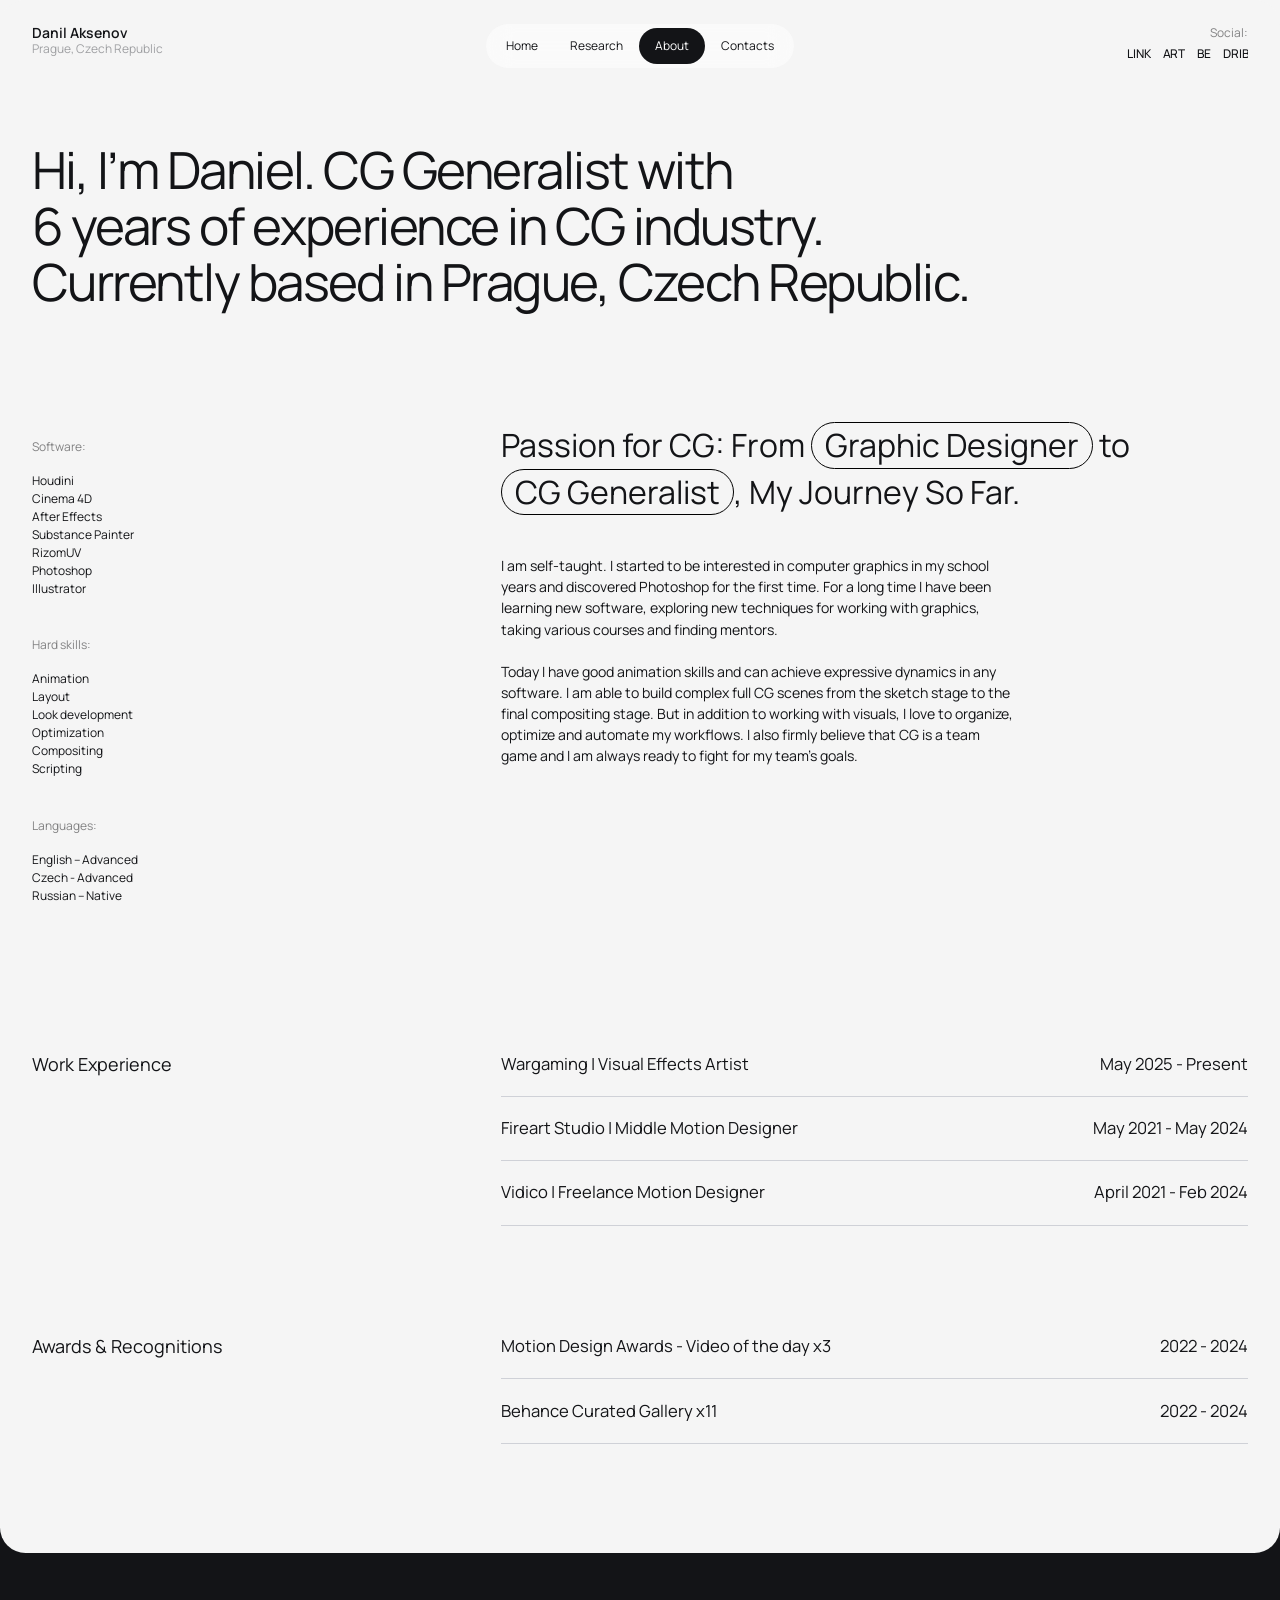
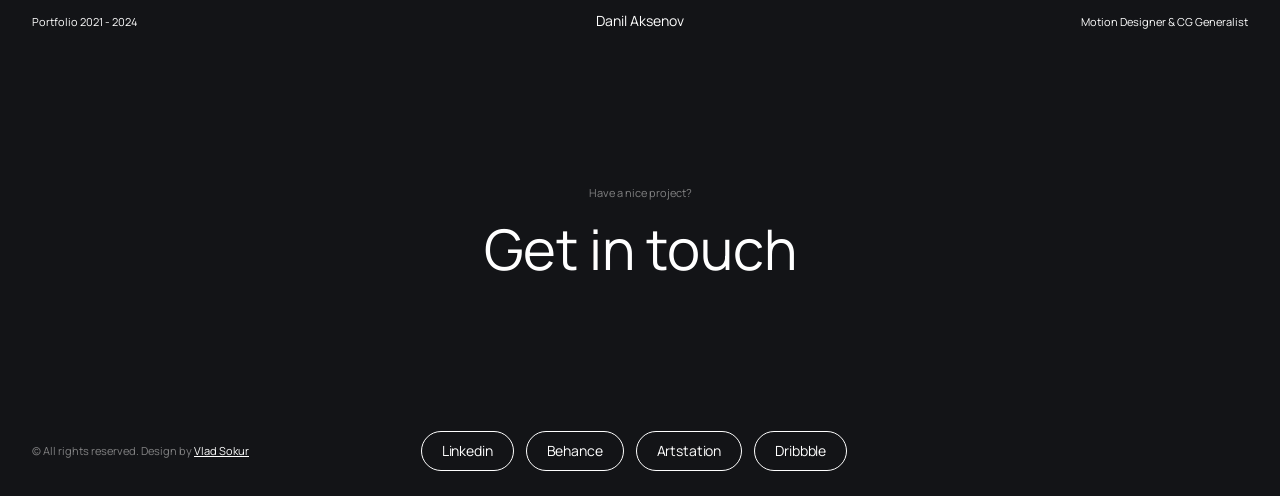
==== about.html @ 19a2c4f5 "Keep current artwork centered when next preview receives focus" ====
<!doctype html>
<html lang="en"><head><meta charset="utf-8"><meta name="viewport" content="width=device-width,initial-scale=1"><meta name="description" content="Danil Aksenov — Motion Designer and CG Generalist. Selected projects, research and animation."><title>About — Danil Aksenov</title><link rel="stylesheet" href="fonts.css"><link rel="stylesheet" href="about.css"><link rel="stylesheet" href="migration.css?v=20"></head><body><div class="global w-embed"></div><div data-animation="default" class="navigation w-nav" data-easing2="ease" data-easing="ease" data-collapse="medium" role="banner" data-duration="800" data-doc-height="1"><div class="container nav"><div class="main-grid wf-grid"><div class="brand-logo-wrapper" style="will-change: transform; transform: translate3d(0px, 0%, 0px) scale3d(1, 1, 1) rotateX(0deg) rotateY(0deg) rotateZ(0deg) skew(0deg, 0deg); transform-style: preserve-3d;"><div class="flex-vertical"><a href="index.html?v=20" class="nav-brand w-nav-brand" aria-label="home"><div class="letter-logo _1" style="will-change: opacity; opacity: 1;"><div>Danil Aksenov</div></div></a><div class="nav-location" style="will-change: opacity; opacity: 1;">Prague, Czech Republic</div></div></div><nav role="navigation" id="w-node-_6bff00c8-e530-755f-826a-24de53748403-537483ff" class="menu-nav w-nav-menu"><div class="menu-links-wrapper"><a href="index.html?v=20" class="floating-item w-inline-block"><div>Home</div></a><a href="galley.html?v=20" class="floating-item w-inline-block"><div>Research</div></a><a href="about.html?v=20" class="floating-item w-inline-block w--current" aria-current="page"><div>About</div></a><div class="contact-us-trigger"><a href="mailto:danil.aksenov.personal@gmail.com" class="floating-item w-inline-block"><div>Contacts</div></a></div></div><div id="w-node-_1e26e799-f057-6978-0356-63011d50c113-537483ff" class="nav-link-stack header" style="will-change: transform; transform: translate3d(0px, 0%, 0px) scale3d(1, 1, 1) rotateX(0deg) rotateY(0deg) rotateZ(0deg) skew(0deg, 0deg); transform-style: preserve-3d;"><p class="social-nav small text-color-grey-60" style="will-change: opacity; opacity: 1;">Social:<br></p><div class="nav-social-links-wrapper"><a href="https://www.linkedin.com/in/danielaksenov/" target="_blank" class="nav-link-wrapper _1 w-inline-block" style="will-change: opacity; opacity: 1;"><div class="nav-link-text header" style="transform: translate3d(0px, 0%, 0px) scale3d(1, 1, 1) rotateX(0deg) rotateY(0deg) rotateZ(0deg) skew(0deg, 0deg); transform-style: preserve-3d;">LINK</div></a><a href="https://www.artstation.com/danielaksenov" target="_blank" class="nav-link-wrapper _2 w-inline-block" style="will-change: opacity; opacity: 1;"><div class="nav-link-text header" style="transform: translate3d(0px, 0%, 0px) scale3d(1, 1, 1) rotateX(0deg) rotateY(0deg) rotateZ(0deg) skew(0deg, 0deg); transform-style: preserve-3d;">ART</div></a><a href="https://www.behance.net/danilaksenov" target="_blank" class="nav-link-wrapper _3 w-inline-block" style="will-change: opacity; opacity: 1;"><div class="nav-link-text header" style="transform: translate3d(0px, 0%, 0px) scale3d(1, 1, 1) rotateX(0deg) rotateY(0deg) rotateZ(0deg) skew(0deg, 0deg); transform-style: preserve-3d;">BE</div></a><a href="https://dribbble.com/idanja" target="_blank" class="nav-link-wrapper _1 w-inline-block" style="will-change: opacity; opacity: 1;"><div class="nav-link-text header" style="transform: translate3d(0px, 0%, 0px) scale3d(1, 1, 1) rotateX(0deg) rotateY(0deg) rotateZ(0deg) skew(0deg, 0deg); transform-style: preserve-3d;">Drib</div></a></div></div></nav><div id="w-node-_6bff00c8-e530-755f-826a-24de5374840e-537483ff" class="menu-button w-nav-button" style="-webkit-user-select: text;" aria-label="Toggle menu" role="button" tabindex="0" aria-controls="w-nav-overlay-0" aria-haspopup="menu" aria-expanded="false"><div class="hamburger-icon"><div class="hamburger-bar _1"></div><div class="hamburger-bar _2"></div></div></div></div></div></div><div class="page-wrapper"><div class="section"><div class="container inner-hero w-container"><div class="main-grid wf-grid"><h1 id="w-node-eea5593f-5096-bcbb-548c-7aca4a2dc20e-014d1f14">Hi, I’m Daniel. CG&nbsp;Generalist with <br>6 years of experience in CG industry.<br>Currently based in Prague, Czech Republic. <br></h1></div><div class="spacer _112"></div><div class="main-grid wf-grid"><div class="_1st-col-max-width top-margin-m animation-reveal-1" style="transform: translate3d(0px, 0px, 0px) scale3d(1, 1, 1) rotateX(0deg) rotateY(0deg) rotateZ(0deg) skew(0deg, 0deg); transform-style: preserve-3d; opacity: 1;"><div class="cv-item"><p class="paragraph small text-color-grey-60">Software:</p><div class="spacer _16"></div><p class="paragraph small">Houdini</p><p class="paragraph small">Cinema 4D</p><p class="paragraph small">After Effects</p><p class="paragraph small">Substance Painter</p><p class="paragraph small">RizomUV</p><p class="paragraph small">Photoshop</p><p class="paragraph small">Illustrator</p></div><div class="cv-item"><p class="paragraph small text-color-grey-60">Hard skills:</p><div class="spacer _16"></div><p class="paragraph small">Animation</p><p class="paragraph small">Layout</p><p class="paragraph small">Look development</p><p class="paragraph small">Optimization</p><p class="paragraph small">Compositing</p><p class="paragraph small">Scripting</p></div><div class="cv-item"><p class="paragraph small text-color-grey-60">Languages:</p><div class="spacer _16"></div><p class="paragraph small">English – Advanced<br>Czech -&nbsp;Advanced</p><p class="paragraph small">Russian – Native</p></div></div><div id="w-node-_55bb641a-b135-dace-f415-0b3913f09126-014d1f14" class="flex-vertical animation-reveal-1" style="transform: translate3d(0px, 0px, 0px) scale3d(1, 1, 1) rotateX(0deg) rotateY(0deg) rotateZ(0deg) skew(0deg, 0deg); transform-style: preserve-3d; opacity: 1;"><h2 id="w-node-_910b21a9-d80c-8f8d-292b-a28d2f01ecf4-014d1f14">Passion for CG: From <span class="span-text-highlight">Graphic Designer</span> to <span class="span-text-highlight">CG Generalist</span>, My&nbsp;Journey So Far.</h2><div class="spacer _40"></div><div class="flex-horizontal align-bottom justify-space-between"><div class="content-flex-col fixed"><p class="paragraph about-description">I am self-taught. I started to be interested in computer graphics in my school years and discovered Photoshop for the first time. For a long time I have been learning new software, exploring new techniques for working with graphics, taking various courses and finding mentors.<br><br>Today I have good animation skills and can achieve expressive dynamics in any software. I am able to build complex full CG scenes from the sketch stage to the final compositing stage. But in addition to working with visuals, I love to organize, optimize and automate my workflows. I also firmly believe that CG is a team game and I am always ready to fight for my team's goals.</p></div></div></div></div></div></div><div class="section"><div class="container without-top-padding w-container"><div class="main-grid wf-grid"><h6 class="animation-reveal-1" style="transform: translate3d(0px, 32px, 0px) scale3d(1, 1, 1) rotateX(0deg) rotateY(0deg) rotateZ(0deg) skew(0deg, 0deg); transform-style: preserve-3d; opacity: 0;">Work Experience</h6><div id="w-node-_314b8f00-2be9-1626-e268-3a749f596f0c-014d1f14" class="row-items-wrapper animation-reveal-2" style="opacity: 0; transform: translate3d(0px, 32px, 0px) scale3d(1, 1, 1) rotateX(0deg) rotateY(0deg) rotateZ(0deg) skew(0deg, 0deg); transform-style: preserve-3d;"><div class="row-item"><p class="row-title">Wargaming | Visual Effects Artist</p><p class="row-title">May 2025 - Present</p></div><div class="row-item"><p class="row-title">Fireart Studio | Middle Motion Designer</p><p class="row-title">May 2021 - May 2024</p></div><div class="row-item"><p class="row-title">Vidico | Freelance Motion Designer</p><p class="row-title">April 2021 - Feb 2024</p></div></div></div></div></div><div class="section"><div class="container without-top-padding w-container"><div class="main-grid wf-grid"><h6 class="animation-reveal-1" style="transform: translate3d(0px, 32px, 0px) scale3d(1, 1, 1) rotateX(0deg) rotateY(0deg) rotateZ(0deg) skew(0deg, 0deg); transform-style: preserve-3d; opacity: 0;">Awards &amp; Recognitions</h6><div id="w-node-_46f1147c-dc17-f9d8-c901-4cb2d594ec9c-014d1f14" class="row-items-wrapper animation-reveal-2" style="opacity: 0; transform: translate3d(0px, 32px, 0px) scale3d(1, 1, 1) rotateX(0deg) rotateY(0deg) rotateZ(0deg) skew(0deg, 0deg); transform-style: preserve-3d;"><div class="row-item"><p class="row-title">Motion Design Awards - Video of the day x3 </p><p class="row-title">2022 - 2024</p></div><div class="row-item"><p class="row-title">Behance Curated Gallery x11</p><p class="row-title">2022 - 2024</p></div></div></div></div></div></div><div class="footer-wrapper"><div id="contacts" class="section footer"><div class="container footer w-container"><div class="grid"><div class="grid-item animation-reveal-1" style="transform: translate3d(0px, 32px, 0px) scale3d(1, 1, 1) rotateX(0deg) rotateY(0deg) rotateZ(0deg) skew(0deg, 0deg); transform-style: preserve-3d; opacity: 0;"><div class="flex-horizontal justify-space-between align-baseline"><div class="flex-item-33"><p class="paragraph extra-small">Portfolio 2021 - 2024</p></div><div class="flex-item-33 center"><p class="paragraph">Danil Aksenov</p></div><div class="flex-item-33 right"><p class="paragraph extra-small">Motion Designer &amp; CG&nbsp;Generalist</p></div></div></div><div class="footer-contact-wrapper animation-reveal-2" style="opacity: 0; transform: translate3d(0px, 32px, 0px) scale3d(1, 1, 1) rotateX(0deg) rotateY(0deg) rotateZ(0deg) skew(0deg, 0deg); transform-style: preserve-3d;"><p class="paragraph extra-small text-color-grey-60">Have a nice project?</p><div class="spacer _20"></div><a href="mailto:danil.aksenov.personal@gmail.com" class="contact-email-link w-inline-block" aria-label="Email Danil Aksenov at danil.aksenov.personal@gmail.com"><div class="overflow-hidden"><div class="link-floating-text contact-email-text-shadow" style="transform: translate3d(0px, 0%, 0px) scale3d(1, 1, 1) rotateX(0deg) rotateY(0deg) rotateZ(0deg) skew(0deg, 0deg); transform-style: preserve-3d;">Get in touch</div></div></a></div></div><div class="grid"><div class="grid-item _33 footer-2"><div class="footer-bottom-wrapper animation-reveal-2" style="opacity: 0; transform: translate3d(0px, 32px, 0px) scale3d(1, 1, 1) rotateX(0deg) rotateY(0deg) rotateZ(0deg) skew(0deg, 0deg); transform-style: preserve-3d;"><div class="paragraph extra-small">© All rights reserved. Design by <a href="https://vladsokur.webflow.io" target="_blank" class="text-link white">Vlad Sokur</a> <br></div></div></div><div class="grid-item _33 footer-center"><div class="footer-bottom-wrapper center-align animation-reveal-2" style="opacity: 0; transform: translate3d(0px, 32px, 0px) scale3d(1, 1, 1) rotateX(0deg) rotateY(0deg) rotateZ(0deg) skew(0deg, 0deg); transform-style: preserve-3d;"><a href="https://www.linkedin.com/in/danielaksenov/" target="_blank" class="button stroke white w-inline-block"><div class="link-text-wrapper"><div class="link-floating-text shadow-medium-light" style="transform: translate3d(0px, 0%, 0px) scale3d(1, 1, 1) rotateX(0deg) rotateY(0deg) rotateZ(0deg) skew(0deg, 0deg); transform-style: preserve-3d;">Linkedin</div></div></a><a href="https://www.behance.net/danilaksenov" target="_blank" class="button stroke white w-inline-block"><div class="link-text-wrapper"><div class="link-floating-text shadow-medium-light" style="transform: translate3d(0px, 0%, 0px) scale3d(1, 1, 1) rotateX(0deg) rotateY(0deg) rotateZ(0deg) skew(0deg, 0deg); transform-style: preserve-3d;">Behance</div></div></a><a href="https://www.artstation.com/danielaksenov" target="_blank" class="button stroke white w-inline-block"><div class="link-text-wrapper"><div class="link-floating-text shadow-medium-light" style="transform: translate3d(0px, 0%, 0px) scale3d(1, 1, 1) rotateX(0deg) rotateY(0deg) rotateZ(0deg) skew(0deg, 0deg); transform-style: preserve-3d;">Artstation</div></div></a><a href="https://dribbble.com/idanja" target="_blank" class="button stroke white w-inline-block"><div class="link-text-wrapper"><div class="link-floating-text shadow-medium-light" style="transform: translate3d(0px, 0%, 0px) scale3d(1, 1, 1) rotateX(0deg) rotateY(0deg) rotateZ(0deg) skew(0deg, 0deg); transform-style: preserve-3d;">Dribbble</div></div></a></div></div></div></div></div></div><script src="site.js?v=20" defer></script></body></html>
---- fonts.css ----
@font-face {
  font-family: 'Manrope';
  font-style: normal;
  font-weight: 400;
  font-display: swap;
  src: url(c4a1fdb19c-xn7_YHE41ni1AdIRqAuZuw1Bx9mbZk79FO_F.ttf) format('truetype');
}
@font-face {
  font-family: 'Manrope';
  font-style: normal;
  font-weight: 500;
  font-display: swap;
  src: url(562a2afbcb-xn7_YHE41ni1AdIRqAuZuw1Bx9mbZk7PFO_F.ttf) format('truetype');
}
@font-face {
  font-family: 'Manrope';
  font-style: normal;
  font-weight: 600;
  font-display: swap;
  src: url(6785230cfb-xn7_YHE41ni1AdIRqAuZuw1Bx9mbZk4jE-_F.ttf) format('truetype');
}
@font-face {
  font-family: 'Manrope';
  font-style: normal;
  font-weight: 700;
  font-display: swap;
  src: url(44033c0251-xn7_YHE41ni1AdIRqAuZuw1Bx9mbZk4aE-_F.ttf) format('truetype');
}
---- about.css ----
.wf-force-outline-none[tabindex="-1"]:focus { outline: none; }
html { font-size: 16px; }
html.wf-open-canvas { font-size: 16px; }
html { font-family: sans-serif; text-size-adjust: 100%; }
body { margin: 0px; }
article, aside, details, figcaption, figure, footer, header, hgroup, main, menu, nav, section, summary { display: block; }
audio, canvas, progress, video { display: inline-block; vertical-align: baseline; }
audio:not([controls]) { display: none; height: 0px; }
[hidden], template { display: none; }
a { background-color: transparent; }
a:active, a:hover { outline: 0px; }
abbr[title] { border-bottom: 1px dotted; }
b, strong { font-weight: bold; }
dfn { font-style: italic; }
h1 { font-size: 2em; margin: 0.67em 0px; }
mark { background: rgb(255, 255, 0); color: rgb(0, 0, 0); }
small { font-size: 80%; }
sub, sup { font-size: 75%; line-height: 0; position: relative; vertical-align: baseline; }
sup { top: -0.5em; }
sub { bottom: -0.25em; }
img { border: 0px; }
svg:not(:root) { overflow: hidden; }
figure { margin: 1em 40px; }
hr { box-sizing: content-box; height: 0px; }
pre { overflow: auto; }
code, kbd, pre, samp { font-family: monospace, monospace; font-size: 1em; }
button, input, optgroup, select, textarea { color: inherit; font: inherit; margin: 0px; }
button { overflow: visible; }
button, select { text-transform: none; }
button, html input[type="button"], input[type="reset"] { appearance: button; cursor: pointer; }
button[disabled], html input[disabled] { cursor: default; }
input { line-height: normal; }
input[type="checkbox"], input[type="radio"] { box-sizing: border-box; padding: 0px; }
input[type="number"]::-webkit-inner-spin-button, input[type="number"]::-webkit-outer-spin-button { height: auto; }
input[type="search"] { appearance: none; }
input[type="search"]::-webkit-search-cancel-button, input[type="search"]::-webkit-search-decoration { appearance: none; }
fieldset { border: 1px solid rgb(192, 192, 192); margin: 0px 2px; padding: 0.35em 0.625em 0.75em; }
legend { border: 0px; padding: 0px; }
textarea { overflow: auto; }
optgroup { font-weight: bold; }
table { border-collapse: collapse; border-spacing: 0px; }
td, th { padding: 0px; }
@font-face { font-family: webflow-icons; src: url("[data-uri]") format("truetype"); font-weight: normal; font-style: normal; }
[class^="w-icon-"], [class*=" w-icon-"] { speak: none; font-style: normal; font-weight: normal; font-variant: normal; text-transform: none; line-height: 1; -webkit-font-smoothing: antialiased; font-family: webflow-icons !important; }
.w-icon-slider-right::before { content: ""; }
.w-icon-slider-left::before { content: ""; }
.w-icon-nav-menu::before { content: ""; }
.w-icon-arrow-down::before, .w-icon-dropdown-toggle::before { content: ""; }
.w-icon-file-upload-remove::before { content: ""; }
.w-icon-file-upload-icon::before { content: ""; }
* { box-sizing: border-box; }
html { height: 100%; }
body { margin: 0px; min-height: 100%; background-color: rgb(255, 255, 255); font-family: Arial, sans-serif; font-size: 14px; line-height: 20px; color: rgb(51, 51, 51); }
img { max-width: 100%; vertical-align: middle; display: inline-block; }
html.w-mod-touch * { background-attachment: scroll !important; }
.w-block { display: block; }
.w-inline-block { max-width: 100%; display: inline-block; }
.w-clearfix::before, .w-clearfix::after { content: " "; display: table; grid-area: 1 / 1 / 2 / 2; }
.w-clearfix::after { clear: both; }
.w-hidden { display: none; }
.w-button { display: inline-block; padding: 9px 15px; background-color: rgb(56, 152, 236); color: white; border: 0px; line-height: inherit; text-decoration: none; cursor: pointer; border-radius: 0px; }
input.w-button { appearance: button; }
:where(button.w-popover-trigger) { background-color: transparent; border: 0px; color: inherit; cursor: pointer; font: inherit; margin: 0px; padding: 0px; text-align: inherit; text-decoration: inherit; }
:where(button.w-modal-trigger) { background-color: transparent; border: 0px; color: inherit; cursor: pointer; font: inherit; margin: 0px; padding: 0px; text-align: inherit; text-decoration: inherit; }
:where(.w-popover) { position-anchor: auto; position-area: top; }
:where(.w-popover[data-w-popover-backdrop-animated], .w-modal[data-w-popover-backdrop-animated])::backdrop { animation: var(--w-backdrop-animation, none); }
:where(.w-popover, .w-modal) { --w-backdrop-animation: initial; }
.w-popover-mask { position: fixed !important; inset: 0px !important; width: auto !important; height: auto !important; max-width: none !important; max-height: none !important; margin: 0px !important; padding: 0px !important; border: 0px !important; opacity: 0 !important; transform: none !important; clip-path: none !important; pointer-events: auto !important; }
.w-popover-mask[popover] { translate: none !important; rotate: none !important; scale: none !important; }
.w-popover-mask::backdrop { display: none !important; }
.w-popover-mask:not(:popover-open) { display: none !important; }
@supports not selector(:popover-open) {
  .w-popover-mask { display: none !important; }
}
.w-popover[popover]:not(:popover-open) { display: none; }
.w-modal:not([open]):not([popover]) { display: none; }
.w-modal[popover]:not(:popover-open) { display: none; }
:where(.w-modal[data-w-modal-lock-scroll]) { overscroll-behavior: contain; }
html[data-w-dynpage] [data-w-cloak] { color: transparent !important; }
.w-code-block { margin: unset; }
pre.w-code-block code { all: inherit; }
pre.w-code-block code > span { display: block !important; }
.w-optimization { display: contents; }
.w-webflow-badge, .w-webflow-badge > img { box-sizing: unset; width: unset; height: unset; max-height: unset; max-width: unset; min-height: unset; min-width: unset; margin: unset; padding: unset; float: unset; clear: unset; border: unset; border-radius: unset; background: unset; box-shadow: unset; transform: unset; transition: unset; direction: unset; font-family: unset; font-weight: unset; color: unset; font-size: unset; line-height: unset; font-style: unset; font-variant: unset; text-align: unset; letter-spacing: unset; text-decoration: unset; text-indent: unset; text-transform: unset; list-style-type: unset; text-shadow: unset; vertical-align: unset; cursor: unset; white-space: unset; word-break: unset; word-spacing: unset; overflow-wrap: unset; }
.w-webflow-badge { white-space: nowrap; box-shadow: rgba(0, 0, 0, 0.1) 0px 0px 0px 1px, rgba(0, 0, 0, 0.1) 0px 1px 3px; cursor: pointer; position: fixed !important; display: inline-block !important; visibility: visible !important; opacity: 1 !important; z-index: 2147483647 !important; inset: auto 12px 12px auto !important; color: rgb(170, 173, 176) !important; background-color: rgb(255, 255, 255) !important; border-radius: 3px !important; padding: 6px !important; font-size: 12px !important; line-height: 14px !important; text-decoration: none !important; transform: none !important; margin: 0px !important; width: auto !important; height: auto !important; overflow: unset !important; }
.w-webflow-badge > img { position: unset; display: inline-block !important; visibility: unset !important; opacity: 1 !important; vertical-align: middle !important; }
h1, h2, h3, h4, h5, h6 { font-weight: bold; margin-bottom: 10px; }
h1 { font-size: 38px; line-height: 44px; margin-top: 20px; }
h2 { font-size: 32px; line-height: 36px; margin-top: 20px; }
h3 { font-size: 24px; line-height: 30px; margin-top: 20px; }
h4 { font-size: 18px; line-height: 24px; margin-top: 10px; }
h5 { font-size: 14px; line-height: 20px; margin-top: 10px; }
h6 { font-size: 12px; line-height: 18px; margin-top: 10px; }
p { margin-top: 0px; margin-bottom: 10px; }
blockquote { margin: 0px 0px 10px; padding: 10px 20px; border-left: 5px solid rgb(226, 226, 226); font-size: 18px; line-height: 22px; }
figure { margin: 0px 0px 10px; }
figcaption { margin-top: 5px; text-align: center; }
ul, ol { margin-top: 0px; margin-bottom: 10px; padding-left: 40px; }
.w-list-unstyled { padding-left: 0px; list-style: none; }
.w-embed::before, .w-embed::after { content: " "; display: table; grid-area: 1 / 1 / 2 / 2; }
.w-embed::after { clear: both; }
.w-video { width: 100%; position: relative; padding: 0px; }
.w-video iframe, .w-video object, .w-video embed { position: absolute; top: 0px; left: 0px; width: 100%; height: 100%; border-width: medium; border-style: none; border-color: currentcolor; border-image: none; }
fieldset { padding: 0px; margin: 0px; border: 0px; }
button, [type="button"], [type="reset"] { border: 0px; cursor: pointer; appearance: button; }
.w-form { margin: 0px 0px 15px; }
.w-form-done { display: none; padding: 20px; text-align: center; background-color: rgb(221, 221, 221); }
.w-form-fail { display: none; margin-top: 10px; padding: 10px; background-color: rgb(255, 222, 222); }
label { display: block; margin-bottom: 5px; font-weight: bold; }
.w-input, .w-select { display: block; width: 100%; height: 38px; padding: 8px 12px; margin-bottom: 10px; font-size: 14px; line-height: 1.42857; color: rgb(51, 51, 51); vertical-align: middle; background-color: rgb(255, 255, 255); border: 1px solid rgb(204, 204, 204); }
.w-input::placeholder, .w-select::placeholder { color: rgb(153, 153, 153); }
.w-input:focus, .w-select:focus { border-color: rgb(56, 152, 236); outline: 0px; }
.w-input[disabled], .w-select[disabled], .w-input[readonly], .w-select[readonly], fieldset[disabled] .w-input, fieldset[disabled] .w-select { cursor: not-allowed; }
.w-input[disabled]:not(.w-input-disabled), .w-select[disabled]:not(.w-input-disabled), .w-input[readonly], .w-select[readonly], fieldset[disabled]:not(.w-input-disabled) .w-input, fieldset[disabled]:not(.w-input-disabled) .w-select { background-color: rgb(238, 238, 238); }
textarea.w-input, textarea.w-select { height: auto; }
.w-select { background-color: rgb(243, 243, 243); }
.w-select[multiple] { height: auto; }
.w-form-label { display: inline-block; cursor: pointer; font-weight: normal; margin-bottom: 0px; }
.w-radio { display: block; margin-bottom: 5px; padding-left: 20px; }
.w-radio::before, .w-radio::after { content: " "; display: table; grid-area: 1 / 1 / 2 / 2; }
.w-radio::after { clear: both; }
.w-radio-input { margin: 4px 0px 0px -20px; line-height: normal; float: left; }
.w-radio-input { margin-top: 3px; }
.w-file-upload { display: block; margin-bottom: 10px; }
.w-file-upload-input { width: 0.1px; height: 0.1px; opacity: 0; overflow: hidden; position: absolute; z-index: -100; }
.w-file-upload-default, .w-file-upload-uploading, .w-file-upload-success { display: inline-block; color: rgb(51, 51, 51); }
.w-file-upload-error { display: block; margin-top: 10px; }
.w-file-upload-default.w-hidden, .w-file-upload-uploading.w-hidden, .w-file-upload-error.w-hidden, .w-file-upload-success.w-hidden { display: none; }
.w-file-upload-uploading-btn { display: flex; font-size: 14px; font-weight: normal; cursor: pointer; margin: 0px; padding: 8px 12px; border: 1px solid rgb(204, 204, 204); background-color: rgb(250, 250, 250); }
.w-file-upload-file { display: flex; flex-grow: 1; justify-content: space-between; margin: 0px; padding: 8px 9px 8px 11px; border: 1px solid rgb(204, 204, 204); background-color: rgb(250, 250, 250); }
.w-file-upload-file-name { font-size: 14px; font-weight: normal; display: block; }
.w-file-remove-link { margin-top: 3px; margin-left: 10px; width: auto; height: auto; padding: 3px; display: block; cursor: pointer; }
.w-icon-file-upload-remove { margin: auto; font-size: 10px; }
.w-file-upload-error-msg { display: inline-block; color: rgb(234, 56, 76); padding: 2px 0px; }
.w-file-upload-info { display: inline-block; line-height: 38px; padding: 0px 12px; }
.w-file-upload-label { display: inline-block; font-size: 14px; font-weight: normal; cursor: pointer; margin: 0px; padding: 8px 12px; border: 1px solid rgb(204, 204, 204); background-color: rgb(250, 250, 250); }
.w-icon-file-upload-icon, .w-icon-file-upload-uploading { display: inline-block; margin-right: 8px; width: 20px; }
.w-icon-file-upload-uploading { height: 20px; }
.w-container { margin-left: auto; margin-right: auto; max-width: 940px; }
.w-container::before, .w-container::after { content: " "; display: table; grid-area: 1 / 1 / 2 / 2; }
.w-container::after { clear: both; }
.w-container .w-row { margin-left: -10px; margin-right: -10px; }
.w-row::before, .w-row::after { content: " "; display: table; grid-area: 1 / 1 / 2 / 2; }
.w-row::after { clear: both; }
.w-row .w-row { margin-left: 0px; margin-right: 0px; }
.w-col { position: relative; float: left; width: 100%; min-height: 1px; padding-left: 10px; padding-right: 10px; }
.w-col .w-col { padding-left: 0px; padding-right: 0px; }
.w-col-1 { width: 8.33333%; }
.w-col-2 { width: 16.6667%; }
.w-col-3 { width: 25%; }
.w-col-4 { width: 33.3333%; }
.w-col-5 { width: 41.6667%; }
.w-col-6 { width: 50%; }
.w-col-7 { width: 58.3333%; }
.w-col-8 { width: 66.6667%; }
.w-col-9 { width: 75%; }
.w-col-10 { width: 83.3333%; }
.w-col-11 { width: 91.6667%; }
.w-col-12 { width: 100%; }
.w-hidden-main { display: none !important; }
@media screen and (max-width: 991px) {
  .w-container { max-width: 728px; }
  .w-hidden-main { display: inherit !important; }
  .w-hidden-medium { display: none !important; }
  .w-col-medium-1 { width: 8.33333%; }
  .w-col-medium-2 { width: 16.6667%; }
  .w-col-medium-3 { width: 25%; }
  .w-col-medium-4 { width: 33.3333%; }
  .w-col-medium-5 { width: 41.6667%; }
  .w-col-medium-6 { width: 50%; }
  .w-col-medium-7 { width: 58.3333%; }
  .w-col-medium-8 { width: 66.6667%; }
  .w-col-medium-9 { width: 75%; }
  .w-col-medium-10 { width: 83.3333%; }
  .w-col-medium-11 { width: 91.6667%; }
  .w-col-medium-12 { width: 100%; }
  .w-col-stack { width: 100%; left: auto; right: auto; }
}
@media screen and (max-width: 767px) {
  .w-hidden-main { display: inherit !important; }
  .w-hidden-medium { display: inherit !important; }
  .w-hidden-small { display: none !important; }
  .w-row, .w-container .w-row { margin-left: 0px; margin-right: 0px; }
  .w-col { width: 100%; left: auto; right: auto; }
  .w-col-small-1 { width: 8.33333%; }
  .w-col-small-2 { width: 16.6667%; }
  .w-col-small-3 { width: 25%; }
  .w-col-small-4 { width: 33.3333%; }
  .w-col-small-5 { width: 41.6667%; }
  .w-col-small-6 { width: 50%; }
  .w-col-small-7 { width: 58.3333%; }
  .w-col-small-8 { width: 66.6667%; }
  .w-col-small-9 { width: 75%; }
  .w-col-small-10 { width: 83.3333%; }
  .w-col-small-11 { width: 91.6667%; }
  .w-col-small-12 { width: 100%; }
}
@media screen and (max-width: 479px) {
  .w-container { max-width: none; }
  .w-hidden-main { display: inherit !important; }
  .w-hidden-medium { display: inherit !important; }
  .w-hidden-small { display: inherit !important; }
  .w-hidden-tiny { display: none !important; }
  .w-col { width: 100%; }
  .w-col-tiny-1 { width: 8.33333%; }
  .w-col-tiny-2 { width: 16.6667%; }
  .w-col-tiny-3 { width: 25%; }
  .w-col-tiny-4 { width: 33.3333%; }
  .w-col-tiny-5 { width: 41.6667%; }
  .w-col-tiny-6 { width: 50%; }
  .w-col-tiny-7 { width: 58.3333%; }
  .w-col-tiny-8 { width: 66.6667%; }
  .w-col-tiny-9 { width: 75%; }
  .w-col-tiny-10 { width: 83.3333%; }
  .w-col-tiny-11 { width: 91.6667%; }
  .w-col-tiny-12 { width: 100%; }
}
.w-widget { position: relative; }
.w-widget-map { width: 100%; height: 400px; }
.w-widget-map label { width: auto; display: inline; }
.w-widget-map img { max-width: inherit; }
.w-widget-map .gm-style-iw { text-align: center; }
.w-widget-map .gm-style-iw > button { display: none !important; }
.w-widget-twitter { overflow: hidden; }
.w-widget-twitter-count-shim { display: inline-block; vertical-align: top; position: relative; width: 28px; height: 20px; text-align: center; background: white; border: 1px solid rgb(117, 134, 150); border-radius: 3px; }
.w-widget-twitter-count-shim * { pointer-events: none; user-select: none; }
.w-widget-twitter-count-shim .w-widget-twitter-count-inner { position: relative; font-size: 15px; line-height: 12px; text-align: center; color: rgb(153, 153, 153); font-family: serif; }
.w-widget-twitter-count-shim .w-widget-twitter-count-clear { position: relative; display: block; }
.w-widget-twitter-count-shim.w--large { width: 36px; height: 28px; }
.w-widget-twitter-count-shim.w--large .w-widget-twitter-count-inner { font-size: 18px; line-height: 18px; }
.w-widget-twitter-count-shim:not(.w--vertical) { margin-left: 5px; margin-right: 8px; }
.w-widget-twitter-count-shim:not(.w--vertical).w--large { margin-left: 6px; }
.w-widget-twitter-count-shim:not(.w--vertical)::before, .w-widget-twitter-count-shim:not(.w--vertical)::after { top: 50%; left: 0px; border: solid transparent; content: " "; height: 0px; width: 0px; position: absolute; pointer-events: none; }
.w-widget-twitter-count-shim:not(.w--vertical)::before { border-color: rgba(117, 134, 150, 0) rgb(93, 108, 123) rgba(117, 134, 150, 0) rgba(117, 134, 150, 0); border-width: 4px; margin-left: -9px; margin-top: -4px; }
.w-widget-twitter-count-shim:not(.w--vertical).w--large::before { border-width: 5px; margin-left: -10px; margin-top: -5px; }
.w-widget-twitter-count-shim:not(.w--vertical)::after { border-color: rgba(255, 255, 255, 0) white rgba(255, 255, 255, 0) rgba(255, 255, 255, 0); border-width: 4px; margin-left: -8px; margin-top: -4px; }
.w-widget-twitter-count-shim:not(.w--vertical).w--large::after { border-width: 5px; margin-left: -9px; margin-top: -5px; }
.w-widget-twitter-count-shim.w--vertical { width: 61px; height: 33px; margin-bottom: 8px; }
.w-widget-twitter-count-shim.w--vertical::before, .w-widget-twitter-count-shim.w--vertical::after { top: 100%; left: 50%; border: solid transparent; content: " "; height: 0px; width: 0px; position: absolute; pointer-events: none; }
.w-widget-twitter-count-shim.w--vertical::before { border-color: rgb(93, 108, 123) rgba(117, 134, 150, 0) rgba(117, 134, 150, 0); border-width: 5px; margin-left: -5px; }
.w-widget-twitter-count-shim.w--vertical::after { border-color: white rgba(255, 255, 255, 0) rgba(255, 255, 255, 0); border-width: 4px; margin-left: -4px; }
.w-widget-twitter-count-shim.w--vertical .w-widget-twitter-count-inner { font-size: 18px; line-height: 22px; }
.w-widget-twitter-count-shim.w--vertical.w--large { width: 76px; }
.w-background-video { position: relative; overflow: hidden; height: 500px; color: white; }
.w-background-video > video { background-size: cover; background-position: 50% 50%; position: absolute; margin: auto; width: 100%; height: 100%; inset: -100%; object-fit: cover; z-index: -100; }
.w-background-video > video::-webkit-media-controls-start-playback-button { display: none !important; appearance: none; }
.w-background-video--control { position: absolute; bottom: 1em; right: 1em; background-color: transparent; padding: 0px; }
.w-background-video--control > [hidden] { display: none !important; }
.w-slider { position: relative; height: 300px; text-align: center; background: rgb(221, 221, 221); clear: both; -webkit-tap-highlight-color: rgba(0, 0, 0, 0); }
.w-slider-mask { position: relative; display: block; overflow: hidden; z-index: 1; left: 0px; right: 0px; height: 100%; white-space: nowrap; }
.w-slide { position: relative; display: inline-block; vertical-align: top; width: 100%; height: 100%; white-space: normal; text-align: left; }
.w-slider-nav { position: absolute; z-index: 2; inset: auto 0px 0px; margin: auto; padding-top: 10px; height: 40px; text-align: center; -webkit-tap-highlight-color: rgba(0, 0, 0, 0); }
.w-slider-nav.w-round > div { border-radius: 100%; }
.w-slider-nav.w-num > div { width: auto; height: auto; padding: 0.2em 0.5em; font-size: inherit; line-height: inherit; }
.w-slider-nav.w-shadow > div { box-shadow: rgba(51, 51, 51, 0.4) 0px 0px 3px; }
.w-slider-nav-invert { color: rgb(255, 255, 255); }
.w-slider-nav-invert > div { background-color: rgba(34, 34, 34, 0.4); }
.w-slider-nav-invert > div.w-active { background-color: rgb(34, 34, 34); }
.w-slider-dot { position: relative; display: inline-block; width: 1em; height: 1em; background-color: rgba(255, 255, 255, 0.4); cursor: pointer; margin: 0px 3px 0.5em; transition: background-color 100ms, color 100ms; }
.w-slider-dot.w-active { background-color: rgb(255, 255, 255); }
.w-slider-dot:focus { outline: none; box-shadow: rgb(255, 255, 255) 0px 0px 0px 2px; }
.w-slider-dot:focus.w-active { box-shadow: none; }
.w-slider-arrow-left, .w-slider-arrow-right { position: absolute; width: 80px; inset: 0px; margin: auto; cursor: pointer; overflow: hidden; color: white; font-size: 40px; -webkit-tap-highlight-color: rgba(0, 0, 0, 0); user-select: none; }
.w-slider-arrow-left [class^="w-icon-"], .w-slider-arrow-right [class^="w-icon-"], .w-slider-arrow-left [class*=" w-icon-"], .w-slider-arrow-right [class*=" w-icon-"] { position: absolute; }
.w-slider-arrow-left:focus, .w-slider-arrow-right:focus { outline: 0px; }
.w-slider-arrow-left { z-index: 3; right: auto; }
.w-slider-arrow-right { z-index: 4; left: auto; }
.w-icon-slider-left, .w-icon-slider-right { inset: 0px; margin: auto; width: 1em; height: 1em; }
.w-slider-aria-label { border: 0px; clip: rect(0px, 0px, 0px, 0px); height: 1px; margin: -1px; overflow: hidden; padding: 0px; position: absolute; width: 1px; }
.w-slider-force-show { display: block !important; }
.w-dropdown { display: inline-block; position: relative; text-align: left; margin-left: auto; margin-right: auto; z-index: 900; }
.w-dropdown-btn, .w-dropdown-toggle, .w-dropdown-link { position: relative; vertical-align: top; text-decoration: none; color: rgb(34, 34, 34); padding: 20px; text-align: left; margin-left: auto; margin-right: auto; white-space: nowrap; }
.w-dropdown-toggle { user-select: none; display: inline-block; cursor: pointer; padding-right: 40px; }
.w-dropdown-toggle:focus { outline: 0px; }
.w-icon-dropdown-toggle { position: absolute; top: 0px; right: 0px; bottom: 0px; margin: auto 20px auto auto; width: 1em; height: 1em; }
.w-dropdown-list { position: absolute; background: rgb(221, 221, 221); display: none; min-width: 100%; }
.w-dropdown-list.w--open { display: block; }
.w-dropdown-link { padding: 10px 20px; display: block; color: rgb(34, 34, 34); }
.w-dropdown-link.w--current { color: rgb(0, 130, 243); }
.w-dropdown-link:focus { outline: 0px; }
.w-lightbox-backdrop { cursor: auto; font-style: normal; letter-spacing: normal; list-style: disc; text-indent: 0px; text-shadow: none; text-transform: none; visibility: visible; white-space: normal; word-break: normal; word-spacing: normal; overflow-wrap: normal; position: fixed; inset: 0px; color: rgb(255, 255, 255); font-family: "Helvetica Neue", Helvetica, Ubuntu, "Segoe UI", Verdana, sans-serif; font-size: 17px; line-height: 1.2; font-weight: 300; text-align: center; background: rgba(0, 0, 0, 0.9); z-index: 2000; outline: 0px; opacity: 0; user-select: none; -webkit-tap-highlight-color: transparent; transform: translate(0px, 0px); }
.w-lightbox-backdrop, .w-lightbox-container { height: 100%; overflow: auto; }
.w-lightbox-content { position: relative; height: 100vh; overflow: hidden; }
.w-lightbox-view { position: absolute; width: 100vw; height: 100vh; opacity: 0; }
.w-lightbox-view::before { content: ""; height: 100vh; }
.w-lightbox-group, .w-lightbox-group .w-lightbox-view, .w-lightbox-group .w-lightbox-view::before { height: 86vh; }
.w-lightbox-frame, .w-lightbox-view::before { display: inline-block; vertical-align: middle; }
.w-lightbox-figure { position: relative; margin: 0px; }
.w-lightbox-group .w-lightbox-figure { cursor: pointer; }
.w-lightbox-img { width: auto; height: auto; max-width: none; }
.w-lightbox-image { display: block; float: none; max-width: 100vw; max-height: 100vh; }
.w-lightbox-group .w-lightbox-image { max-height: 86vh; }
.w-lightbox-caption { position: absolute; right: 0px; bottom: 0px; left: 0px; padding: 0.5em 1em; background: rgba(0, 0, 0, 0.4); text-align: left; text-overflow: ellipsis; white-space: nowrap; overflow: hidden; }
.w-lightbox-embed { position: absolute; inset: 0px; width: 100%; height: 100%; }
.w-lightbox-control { position: absolute; top: 0px; width: 4em; background-size: 24px auto; background-repeat: no-repeat; background-position: center center; cursor: pointer; transition: 0.3s; }
.w-lightbox-left { display: none; bottom: 0px; left: 0px; background-image: url("[data-uri]"); }
.w-lightbox-right { display: none; right: 0px; bottom: 0px; background-image: url("[data-uri]"); }
.w-lightbox-close { right: 0px; height: 2.6em; background-image: url("[data-uri]"); background-size: 18px auto; }
.w-lightbox-strip { position: absolute; bottom: 0px; left: 0px; right: 0px; padding: 0px 1vh; line-height: 0; white-space: nowrap; overflow: auto hidden; }
.w-lightbox-item { display: inline-block; width: 10vh; padding: 2vh 1vh; box-sizing: content-box; cursor: pointer; transform: translate3d(0px, 0px, 0px); }
.w-lightbox-active { opacity: 0.3; }
.w-lightbox-thumbnail { position: relative; height: 10vh; background: rgb(34, 34, 34); overflow: hidden; }
.w-lightbox-thumbnail-image { position: absolute; top: 0px; left: 0px; }
.w-lightbox-thumbnail .w-lightbox-tall { top: 50%; width: 100%; transform: translate(0px, -50%); }
.w-lightbox-thumbnail .w-lightbox-wide { left: 50%; height: 100%; transform: translate(-50%, 0px); }
.w-lightbox-spinner { position: absolute; top: 50%; left: 50%; box-sizing: border-box; width: 40px; height: 40px; margin-top: -20px; margin-left: -20px; border: 5px solid rgba(0, 0, 0, 0.4); border-radius: 50%; animation: 0.8s linear 0s infinite normal none running spin; }
.w-lightbox-spinner::after { content: ""; position: absolute; inset: -4px; border-width: 3px; border-style: solid; border-color: transparent transparent rgb(255, 255, 255); border-image: none; border-radius: 50%; }
.w-lightbox-hide { display: none; }
.w-lightbox-noscroll { overflow: hidden; }
@media (min-width: 768px) {
  .w-lightbox-content { height: 96vh; margin-top: 2vh; }
  .w-lightbox-view, .w-lightbox-view::before { height: 96vh; }
  .w-lightbox-group, .w-lightbox-group .w-lightbox-view, .w-lightbox-group .w-lightbox-view::before { height: 84vh; }
  .w-lightbox-image { max-width: 96vw; max-height: 96vh; }
  .w-lightbox-group .w-lightbox-image { max-width: 82.3vw; max-height: 84vh; }
  .w-lightbox-left, .w-lightbox-right { display: block; opacity: 0.5; }
  .w-lightbox-close { opacity: 0.8; }
  .w-lightbox-control:hover { opacity: 1; }
}
.w-lightbox-inactive, .w-lightbox-inactive:hover { opacity: 0; }
.w-richtext::before, .w-richtext::after { content: " "; display: table; grid-area: 1 / 1 / 2 / 2; }
.w-richtext::after { clear: both; }
.w-richtext[contenteditable="true"]::before, .w-richtext[contenteditable="true"]::after { white-space: initial; }
.w-richtext ol, .w-richtext ul { overflow: hidden; }
.w-richtext .w-richtext-figure-selected.w-richtext-figure-type-video div::after, .w-richtext .w-richtext-figure-selected[data-rt-type="video"] div::after { outline: rgb(40, 149, 247) solid 2px; }
.w-richtext .w-richtext-figure-selected.w-richtext-figure-type-image div, .w-richtext .w-richtext-figure-selected[data-rt-type="image"] div { outline: rgb(40, 149, 247) solid 2px; }
.w-richtext figure.w-richtext-figure-type-video > div::after, .w-richtext figure[data-rt-type="video"] > div::after { content: ""; position: absolute; display: none; inset: 0px; }
.w-richtext figure { position: relative; max-width: 60%; }
.w-richtext figure > div::before { cursor: default !important; }
.w-richtext figure img { width: 100%; }
.w-richtext figure figcaption.w-richtext-figcaption-placeholder { opacity: 0.6; }
.w-richtext figure div { font-size: 0px; color: transparent; }
.w-richtext figure.w-richtext-figure-type-image, .w-richtext figure[data-rt-type="image"] { display: table; }
.w-richtext figure.w-richtext-figure-type-image > div, .w-richtext figure[data-rt-type="image"] > div { display: inline-block; }
.w-richtext figure.w-richtext-figure-type-image > figcaption, .w-richtext figure[data-rt-type="image"] > figcaption { display: table-caption; caption-side: bottom; }
.w-richtext figure.w-richtext-figure-type-video, .w-richtext figure[data-rt-type="video"] { width: 60%; height: 0px; }
.w-richtext figure.w-richtext-figure-type-video iframe, .w-richtext figure[data-rt-type="video"] iframe { position: absolute; top: 0px; left: 0px; width: 100%; height: 100%; }
.w-richtext figure.w-richtext-figure-type-video > div, .w-richtext figure[data-rt-type="video"] > div { width: 100%; }
.w-richtext figure.w-richtext-align-center { margin-right: auto; margin-left: auto; clear: both; }
.w-richtext figure.w-richtext-align-center.w-richtext-figure-type-image > div, .w-richtext figure.w-richtext-align-center[data-rt-type="image"] > div { max-width: 100%; }
.w-richtext figure.w-richtext-align-normal { clear: both; }
.w-richtext figure.w-richtext-align-fullwidth { width: 100%; max-width: 100%; text-align: center; clear: both; display: block; margin-right: auto; margin-left: auto; }
.w-richtext figure.w-richtext-align-fullwidth > div { display: inline-block; padding-bottom: inherit; }
.w-richtext figure.w-richtext-align-fullwidth > figcaption { display: block; }
.w-richtext figure.w-richtext-align-floatleft { float: left; margin-right: 15px; clear: none; }
.w-richtext figure.w-richtext-align-floatright { float: right; margin-left: 15px; clear: none; }
.w-nav { position: relative; background: rgb(221, 221, 221); z-index: 1000; }
.w-nav::before, .w-nav::after { content: " "; display: table; grid-area: 1 / 1 / 2 / 2; }
.w-nav::after { clear: both; }
.w-nav-brand { position: relative; float: left; text-decoration: none; color: rgb(51, 51, 51); }
.w-nav-link { position: relative; display: inline-block; vertical-align: top; text-decoration: none; color: rgb(34, 34, 34); padding: 20px; text-align: left; margin-left: auto; margin-right: auto; }
.w-nav-link.w--current { color: rgb(0, 130, 243); }
.w-nav-menu { position: relative; float: right; }
[data-nav-menu-open] { position: absolute; top: 100%; left: 0px; right: 0px; background: rgb(200, 200, 200); text-align: center; overflow: visible; min-width: 200px; display: block !important; }
.w--nav-link-open { display: block; position: relative; }
.w-nav-overlay { position: absolute; overflow: hidden; display: none; top: 100%; left: 0px; right: 0px; width: 100%; }
.w-nav-overlay [data-nav-menu-open] { top: 0px; }
.w-nav[data-animation="over-left"] .w-nav-overlay { width: auto; }
.w-nav[data-animation="over-left"] .w-nav-overlay, .w-nav[data-animation="over-left"] [data-nav-menu-open] { right: auto; z-index: 1; top: 0px; }
.w-nav[data-animation="over-right"] .w-nav-overlay { width: auto; }
.w-nav[data-animation="over-right"] .w-nav-overlay, .w-nav[data-animation="over-right"] [data-nav-menu-open] { left: auto; z-index: 1; top: 0px; }
.w-nav-button { position: relative; float: right; padding: 18px; font-size: 24px; display: none; cursor: pointer; -webkit-tap-highlight-color: rgba(0, 0, 0, 0); user-select: none; }
.w-nav-button:focus { outline: 0px; }
.w-nav-button.w--open { background-color: rgb(200, 200, 200); color: white; }
.w-nav[data-collapse="all"] .w-nav-menu { display: none; }
.w-nav[data-collapse="all"] .w-nav-button { display: block; }
.w-nav[data-collapse="all"] .w-nav-menu { display: none; }
.w-nav[data-collapse="all"] .w-nav-button { display: block; }
.w--nav-dropdown-open { display: block; }
.w--nav-dropdown-toggle-open { display: block; }
.w--nav-dropdown-list-open { position: static; }
@media screen and (max-width: 991px) {
  .w-nav[data-collapse="medium"] .w-nav-menu { display: none; }
  .w-nav[data-collapse="medium"] .w-nav-button { display: block; }
  .w-nav[data-collapse="medium"] .w-nav-menu { display: none; }
  .w-nav[data-collapse="medium"] .w-nav-button { display: block; }
}
@media screen and (max-width: 767px) {
  .w-nav[data-collapse="small"] .w-nav-menu { display: none; }
  .w-nav[data-collapse="small"] .w-nav-button { display: block; }
  .w-nav[data-collapse="small"] .w-nav-menu { display: none; }
  .w-nav[data-collapse="small"] .w-nav-button { display: block; }
  .w-nav-brand { padding-left: 10px; }
}
@media screen and (max-width: 479px) {
  .w-nav[data-collapse="tiny"] .w-nav-menu { display: none; }
  .w-nav[data-collapse="tiny"] .w-nav-button { display: block; }
  .w-nav[data-collapse="tiny"] .w-nav-menu { display: none; }
  .w-nav[data-collapse="tiny"] .w-nav-button { display: block; }
}
.w-tabs { position: relative; }
.w-tabs::before, .w-tabs::after { content: " "; display: table; grid-area: 1 / 1 / 2 / 2; }
.w-tabs::after { clear: both; }
.w-tab-menu { position: relative; }
.w-tab-link { position: relative; display: inline-block; vertical-align: top; text-decoration: none; padding: 9px 30px; text-align: left; cursor: pointer; color: rgb(34, 34, 34); background-color: rgb(221, 221, 221); }
.w-tab-link.w--current { background-color: rgb(200, 200, 200); }
.w-tab-link:focus { outline: 0px; }
.w-tab-content { position: relative; display: block; overflow: hidden; }
.w-tab-pane { position: relative; display: none; }
.w--tab-active { display: block; }
@media screen and (max-width: 479px) {
  .w-tab-link { display: block; }
}
.w-ix-emptyfix::after { content: ""; }
@keyframes spin { 
  0% { transform: rotate(0deg); }
  100% { transform: rotate(360deg); }
}
.w-dyn-empty { padding: 10px; background-color: rgb(221, 221, 221); }
.w-dyn-hide { display: none !important; }
.w-dyn-bind-empty { display: none !important; }
.w-condition-invisible { display: none !important; }
.wf-layout-layout { display: grid; }
.w-layout-grid { display: grid; grid-auto-columns: 1fr; grid-template-columns: 1fr 1fr; grid-template-rows: auto auto; gap: 16px; }
.ghost-span { font-size: 0px; line-height: 0px; display: inline; width: 0px; height: 0px; pointer-events: none; position: relative; direction: ltr !important; }
.ghost-span::after { content: ""; position: absolute; width: 6px; height: 6px; left: -3px; top: -3px; }
.ghost-span.top { vertical-align: top; }
.ghost-span.bottom { vertical-align: bottom; }
.ghost-span.wide { width: 20%; }
.ghost-span.mode-block { display: block; clear: both; }
.ghost-span.mode-float-right { float: right; }
.ghost-span.mode-float-left { float: left; }
html { --wf-designer--textColorLight: #ebebeb; --wf-designer--textColor: #d9d9d9; --wf-designer--textColorPreloader: #ababab; --wf-designer--textColorDim: #ababab; --wf-designer--textColorDimmer: #757575; --wf-designer--notificationTextColor: #d9d9d9; --wf-designer--panelColor: #404040; --wf-designer--panelColorLight: #4d4d4d; --wf-designer--panelColorLighter: #5e5e5e; --wf-designer--panelColorDark: #2b2b2b; --wf-designer--panelColorDarker: #212121; --wf-designer--panelBorder: #212121; --wf-designer--panelHeadDividerBorder: 1px solid var(--wf-designer--borderColorDark); --wf-designer--panelActiveShadow: inset -1px 0px 0 0 #212121, -1px -1px 0 0 #212121, 0 2px 0 0 #404040; --wf-designer--panelActiveShadowLast: none; --wf-designer--panelTabBackground: var(--wf-designer--panelColorDark); --wf-designer--panelShadow: inset -1px -1px 0 0 var(--wf-designer--borderColorDark); --wf-designer--panelShadowLast: inset 0px -1px 0 0 var(--wf-designer--borderColorDark); --wf-designer--panelTabsShadow: none; --wf-designer--panelTabBarShadow: 0 -1px 0 0 var(--wf-designer--borderColorDark); --wf-designer--token-input-background-disabled: #4d4d4d; --wf-designer--token-input-text-disabled: var(--wf-designer--textColorDim); --wf-designer--borderColor: #363636; --wf-designer--borderColorDark: #212121; --wf-designer--borderColorDarker: #212121; --wf-designer--insetColor: #363636; --wf-designer--insetBorderColor: #2b2b2b; --wf-designer--listColor: #363636; --wf-designer--listColorHover: #2b2b2b; --wf-designer--listBorderColor: #2b2b2b; --wf-designer--listSourceBorderColor: #757575; --wf-designer--listRowBackgroundHover: var(--wf-designer--panelColorLight); --wf-designer--listRowSelectedBackground: var(--wf-designer--panelColorLight); --wf-designer--listRowBorder: 1px solid var(--wf-designer--borderColorDark); --wf-designer--listRowBigHeight: 45px; --wf-designer--listRowColorHover: revert; --wf-designer--listGridBorder: 1px solid var(--wf-designer--borderColor); --wf-designer--paneBorderColor: var(--wf-designer--borderColorDark); --wf-designer--paneHeadHeight: 45px; --wf-designer--paneCardColor: var(--wf-designer--panelColorLight); --wf-designer--paneCardBorder: 1px solid var(--wf-designer--borderColor); --wf-designer--tooltipColor: #ebebeb; --wf-designer--tooltipColorText: #212121; --wf-designer--tooltipColorBlue: #0073e6; --wf-designer--tooltipColorBlueText: white; --wf-designer--canvasColor: #5e5e5e; --wf-designer--canvasColorDark: #2b2b2b; --wf-designer--canvasColorDarker: #212121; --wf-designer--breadcrumbColor: #ebebeb; --wf-designer--breadcrumbTextColor: #4d4d4d; --wf-designer--breadcrumbRulerColor: var(--wf-designer--breadcrumbTextColor); --wf-designer--popoverBackground: var(--wf-designer--panelColor); --wf-designer--popoverHeaderBackground: var(--wf--designer--panelColorLight); --wf-designer--popoverShadow: 0px 1px 15px rgba(0, 0, 0, 0.2); --wf-designer--popoverBorder: 1px solid var(--wf-designer--borderColor); --wf-designer--popoverShadowHard: 0 0 0 1px var(--wf-designer--borderColor), var(--wf-designer--popoverShadow); --wf-designer--menuBackground: var(--wf-designer--panelColorLight); --wf-designer--menuBorder: var(--wf-designer--popoverBorder); --wf-designer--menuCardOffset: -1px; --wf-designer--menuCardTopBorderRadius: 0px; --wf-designer--menuDividerColor: var(--wf-designer--borderColorDark); --wf-designer--menuItemPadding: 4px 15px; --wf-designer--menuItemLineHeight: 19px; --wf-designer--menuItemHoverBackground: var(--wf-designer--panelColorLighter); --wf-designer--menuItemHoverColor: white; --wf-designer--menuItemCaretOffset: 0px; --wf-designer--modalBackground: var(--wf-designer--panelColor); --wf-designer--modalHeaderBackground: var(--wf-designer--panelColorLight); --wf-designer--modalHeaderHeight: 48px; --wf-designer--modalPadding: 12px; --wf-designer--modalShadow: 0 0 0 1px rgba(0, 0, 0, 0.3), 0 4px 24px rgba(0, 0, 0, 0.2); --wf-designer--miniSettingsModalBackground: var(--wf-designer--modalBackground); --wf-designer--maskCanvas: rgba(0, 0, 0, 0.75); --wf-designer--maskPanel: rgba(33, 33, 33, 0.85); --wf-designer--maskLoading: rgba(33, 33, 33, 0.95); --wf-designer--notificationColor: rgba(33, 33, 33, 0.95); --wf-designer--pillBackground: var(--wf-designer--panelColorLight); --wf-designer--buttonText: white; --wf-designer--buttonGroupBackground: transparent; --wf-designer--buttonColor: #5e5e5e; --wf-designer--buttonColorHover: #757575; --wf-designer--buttonColorActive: #5e5e5e; --wf-designer--buttonBorder: 1px solid #363636; --wf-designer--buttonBoxShadow: none; --wf-designer--buttonBlue: #0073e6; --wf-designer--buttonBlueHover: #0084ff; --wf-designer--buttonGreen: #008547; --wf-designer--buttonGreenHover: #00944f; --wf-designer--buttonRed: #cf313b; --wf-designer--buttonRedHover: #db434c; --wf-designer--buttonOrange: #c75300; --wf-designer--buttonOrangeHover: #dd7124; --wf-designer--buttonPurple: #7f5ae9; --wf-designer--buttonPurpleHover: #8a61ff; --wf-designer--buttonHeadHeight: 29px; --wf-designer--buttonHeadLineHeight: 26px; --wf-designer--classShadow: 0 0 0 1px rgba(0, 0, 0, 0.15); --wf-designer--inputColor: #2b2b2b; --wf-designer--inputColorHover: #212121; --wf-designer--inputBorderColor: #212121; --wf-designer--inputBorderColorHover: #212121; --wf-designer--inputBoxShadow: 0 0 0 rgba(0, 0, 0, 0); --wf-designer--inputPreviewColor: #ababab; --wf-designer--inputPreviewBorderColor: #5e5e5e; --wf-designer--inputPreviewBg: #4d4d4d; --wf-designer--inputHeighlightColor: white; --wf-designer--inputHeighlightBorderColor: rgba(138, 194, 255, 0.8); --wf-designer--inputHeighlightBg: rgba(138, 194, 255, 0.35); --wf-designer--inputTickWidth: 24px; --wf-designer--inputPaddingX: 9px; --wf-designer--inputPaddingY: 8px; --wf-designer--inputPlaceholderColor: var(--wf-designer--textColorDimmer); --wf-designer--switchColor: var(--wf-designer--panelColorDark); --wf-designer--switchKnobColor: var(--wf-designer--buttonColor); --wf-designer--switchKnobColorHover: var(--wf-designer--buttonColorHover); --wf-designer--switchBorderColor: var(--wf-designer--borderColorDark); --wf-designer--switchActiveColor: #0073e6; --wf-designer--switchActiveBorderColor: #212121; --wf-designer--switchWidth: 40px; --wf-designer--inputNoticeColor: #b99f76; --wf-designer--inputNoticeBorderColor: #9e8863; --wf-designer--inputNoticeBg: #6f6452; --wf-designer--checkboxBorderColor: var(--wf-designer--inputBorderColor); --wf-designer--checkboxCheckedBackgroundColor: var(--wf-designer--inputColor); --wf-designer--checkboxCheckedBorderColor: var(--wf-designer--inputBorderColor); --wf-designer--checkboxLabelColor: currentColor; --wf-designer--checkboxSize: 14px; --wf-designer--checkboxVerticalAlign: baseline; --wf-designer--checkboxTopOffset: 0; --wf-designer--checkboxMarginRight: 8px; --wf-designer--inputOutlineFocus: var(--wf-designer--inputBoxShadow), 0 0 0 1px #2496ff; --wf-designer--inputOutlineFocusPurple: var(--wf-designer--inputBoxShadow), 0 0 0 1px #a484ff; --wf-designer--inputOutlineFocusError: var(--wf-designer--inputBoxShadow), 0 0 0 1px #ed273e; --wf-designer--inputOutlineFocusErrorLight: var(--wf-designer--inputBoxShadow), 0 0 0 1px #ff424d; --wf-designer--fontDefault: Inter, -apple-system, BlinkMacSystemFont, 'Segoe UI', Roboto, Oxygen-Sans, Ubuntu, Cantarell, 'Helvetica Neue', Helvetica, Arial, 'Apple Color Emoji', 'Segoe UI Emoji', 'Segoe UI Symbol', sans-serif; --wf-designer--fontHeading: var(--wf-designer--fontDefault); --wf-designer--fontHeadingWeight: 400; --wf-designer--fontCode: 'SF Mono', 'Liberation Mono', Inconsolata, Consolas, Monaco, Menlo, monospace; --wf-designer--modalTitleSize: 26px; --wf-designer--modalTitleWeight: 400; --wf-designer--inputHeight: 24px; --wf-designer--buttonHeight: 22px; --wf-designer--buttonLineHeight: 30px; --wf-designer--buttonGroupHeight: 25px; --wf-designer--controlFontSize: 11.5px; --wf-designer--inputFontSize: 11.5px; --wf-designer--controlBigHeight: 32px; --wf-designer--controlBigFontSize: 11.5px; --wf-designer--radius: 2px; --wf-designer--radiusSmall: 2px; --wf-designer--radiusMedium: 3px; --wf-designer--radiusRound: 100px; --wf-designer--radiusButtonGroup: 0px; --wf-designer--disabledOpacity: 0.5; --wf-designer--datePickerWidth: 254px; --wf-designer--scrollbarBaseColor: #4d4d4d #2b2b2b; --wf-designer--scrollbarTrackColor: var(--wf-designer--panelColorDark); --wf-designer--scrollbarTrackBorderColor: var(--wf-designer--borderColorDark); --wf-designer--scrollbarThumbColor: var(--wf-designer--panelColorLight); --wf-designer--scrollbarThumbColorHover: var(--wf-designer--buttonColor); --wf-designer--scrollbarThumbColorDisabled: var(--wf-designer--panelColor); --wf-designer--webkitScrollBarWidth: 9px; --wf-designer--cssTokenHeight: 23px; --wf-designer--rightSidebarBorderWidth: 1px; --wf-designer--rightSidebarWidthInner: 240px; --wf-designer--rightSidebarWidth: calc(240px + 1px); --wf-designer--rightSidebarWidthLarge: calc(360px + 1px); --wf-designer--rightSidebarWidthPlusScrollbar: calc(240px + 1px + 10px); --wf-designer--rightSidebarPanelWidth: 224px; --wf-designer--canvasBarHeight: 32px; --wf-designer--canvasBarHeightLarge: 41px; --wf-designer--leftSidebarSpacerDisplay: block; --wf-designer--leftSidebarSpacerOffsetLeft: 0px; --wf-designer--leftSidebarWidth: 40px; --wf-designer--leftSidebarWidthComfortable: 68px; --wf-designer--leftSidebarBorderColor: #212121; --wf-designer--leftSidebarBorderDisplay: block; --wf-designer--leftSidebarButtonBorderColor: #363636; --wf-designer--leftSidebarButtonActiveBackground: var(--wf-designer--panelColorLight); --wf-designer--leftSidebarButtonPadding: 11px; --wf-designer--leftSidebarBottomButtonPadding: 7px; --wf-designer--leftSidebarButtonBackgroundHover: transparent; --wf-designer--leftSidebarHelpTriggerPadding: 4px; --wf-designer--leftSidebarDividerOffset: -4px; --wf-designer--leftSidebarDividerMargin: 0px; --wf-designer--aiaRelocationWorkspaceInset: 0px; --wf-designer--topBarHeight: 40px; --wf-designer--topBarIconActiveBackground: #212121; --wf-designer--topBarIconActiveColor: currentColor; --wf-designer--topBarBorderColor: var(--wf-designer--borderColor); --wf-designer--tabHeight: 35px; --wf-designer--leftSidebarSpacerWidth: 6px; --wf-designer--slateHeaderHeight: 44px; --wf-designer--firstSlatePanelWidth: 250px; --wf-designer--secondSlatePanelWidth: 400px; --wf-designer--sectionPadding: 0 10px 0 4px; --wf-designer--sectionHeaderPaddingLeft: 5px; --wf-designer--sectionClosedBorderBottom: none; --wf-designer--sectionOpenedBorderBottom: 1px solid var(--wf-designer--borderColorDark); --wf-designer--sectionTitleHeight: 28px; --wf-designer--sectionTitleBorderBottom: 1px solid var(--wf-designer--borderColorDark); --wf-designer--fontSize0: 10px; --wf-designer--fontSize1: 11px; --wf-designer--fontSize2: 12px; --wf-designer--fontSize3: 13px; --wf-designer--fontSize4: 14px; --wf-designer--fontSize5: 15px; --wf-designer--fontSize6: 16px; --wf-designer--fontSize8: 18px; --wf-designer--fontSize10: 20px; --wf-designer--fontWeightMedium: 500; }
@media (max-height: 1100px) {
  html { --wf-designer--canvasBarHeightLarge: 32px; }
}
@media (min-height: 1101px) {
  html { --wf-designer--canvasBarHeightLarge: 41px; }
}
.kit-scrollbar { overflow: auto; }
.kit-scrollbar::-webkit-scrollbar { width: var(--wf-designer--webkitScrollBarWidth); height: var(--wf-designer--webkitScrollBarWidth); }
.kit-scrollbar::-webkit-scrollbar:horizontal { display: none; }
.kit-scrollbar::-webkit-scrollbar-track { background-color: transparent; }
.kit-scrollbar::-webkit-scrollbar-thumb { background-color: var(--wf-designer--scrollbarThumbColor); border-radius: 10px; background-clip: padding-box; border: 2px solid rgba(0, 0, 0, 0); }
.kit-scrollbar::-webkit-scrollbar-thumb:hover { background-color: var(--wf-designer--scrollbarThumbColorHover); }
.kit-scrollbar::-webkit-scrollbar-thumb:hover:disabled { background-color: var(--wf-designer--scrollbarThumbColorDisabled); }
.kit-scrollbar.with-horizontal::-webkit-scrollbar:horizontal { display: block; }
.kit-scrollbar.with-track::-webkit-scrollbar-track { background-color: var(--wf-designer--scrollbarTrackColor); }
@supports (-moz-appearance: none) {
  .kit-scrollbar { scrollbar-width: thin; scrollbar-color: var(--wf-designer--scrollbarThumbColor) transparent; }
  .kit-scrollbar.with-track { scrollbar-color: var(--wf-designer--scrollbarThumbColor) var(--wf-designer--scrollbarTrackColor); }
}
.wf-editing-text { outline: rgb(36, 150, 255) solid 1px; outline-offset: 6px; box-shadow: rgba(36, 150, 255, 0.25) 0px 0px 12px 5px; position: relative; z-index: 2; user-select: text; }
html { overflow: hidden; }
html.site-scrollbar { scrollbar-width: none; }
html.site-scrollbar::-webkit-scrollbar { display: none; overflow: auto scroll; }
html.wf-drag-mode * { cursor: grabbing !important; }
html.wf-drag-mode.wf-drag-clone * { cursor: copy !important; }
html.wf-drag-mode.wf-drag-inverse > .wf-drop-mask { position: absolute; inset: 0px; z-index: 2147483647; pointer-events: none; }
html.wf-drag-mode.wf-drag-inverse * { cursor: no-drop !important; }
html.wf-drag-mode.wf-drag-inverse .wf-drop-allowed, html.wf-drag-mode.wf-drag-inverse .wf-drop-allowed * { cursor: grabbing !important; }
html.wf-drag-mode.wf-drag-inverse.wf-drag-clone .wf-drop-allowed, html.wf-drag-mode.wf-drag-inverse.wf-drag-clone .wf-drop-allowed * { cursor: copy !important; }
html.wf-xray-on * { outline: rgba(0, 0, 0, 0.1) solid 1px !important; outline-offset: -1px !important; }
html.wf-xray-on .wf-control * { outline: none; }
html.wf-show-affected .wf-affected { outline: rgb(225, 72, 192) solid 1px; outline-offset: -1px; box-shadow: rgba(225, 72, 192, 0.25) 0px 0px 0px 5px inset; }
html.wf-hide-empty .wf-empty { height: auto; min-width: 0px; box-shadow: none; padding-bottom: 0px; padding-right: 0px; outline: none !important; }
html.wf-hide-empty .wf-empty::after, html.wf-hide-empty .wf-empty::before { display: none; }
html.wf-show-pos-parent .wf-pos-parent { outline: rgb(248, 89, 0) solid 2px; outline-offset: 1px; }
html.wf-design-mode { user-select: none; }
html.wf-design-mode * { cursor: default; -webkit-user-drag: none; }
html.wf-design-mode.wf-resizing * { transition: none !important; }
html.wf-design-mode.wf-resizing.wf-image-resizing * { cursor: nwse-resize !important; }
html.wf-design-mode.wf-resizing.wf-query-resizing * { cursor: ew-resize !important; }
html.wf-design-mode .w-slider-dot { cursor: pointer; }
html.wf-design-mode .w-embed > *, html.wf-design-mode .w-widget > * { pointer-events: none !important; }
html.wf-design-mode .w-widget:empty { min-width: 300px; min-height: 75px; background-color: rgb(237, 237, 237); }
html.wf-design-mode .w-widget.w-widget-map:empty { min-width: 0px; min-height: 0px; }
html.wf-design-mode .w-embed:empty { min-height: 75px; }
html.wf-design-mode .w-embed.w-script { min-height: 75px; margin-bottom: 10px; background-image: url("[data-uri]"); background-position: 16px 50%; background-repeat: no-repeat; background-size: 20px auto; background-color: rgb(237, 237, 237); }
html.wf-design-mode .w-embed.w-script::before { content: "This <script> embed only displays in preview mode (with custom code enabled) or on the published/exported site."; padding: 28px 28px 28px 51px; color: rgb(64, 64, 64); font-style: italic; font-weight: normal; line-height: 17px; position: initial; }
html.wf-design-mode .w-embed.w-video { background-image: url("https://d3e54v103j8qbb.cloudfront.net/static/video-placeholder.v1.svg"); background-size: cover; background-position: 50% 50%; }
html.wf-design-mode .w-embed.w-video:empty { padding-bottom: 56.25%; }
html.wf-design-mode .w-code-component > * { pointer-events: none; }
html.wf-design-mode figure.w-richtext-figure-type-video > div::after, html.wf-design-mode figure[data-rt-type="video"] > div::after { display: block; }
html.wf-design-mode [data-has-binding-on-children="true"] > :not([data-w-component-root]) { pointer-events: none !important; }
html.wf-design-mode [data-has-cms-binding-on-children="true"]:not([contenteditable="true"]) > * { pointer-events: none !important; }
html.wf-design-mode .w-richtext .w-embed { color: transparent; }
html.wf-design-mode .w-richtext .w-embed::after { display: block; line-height: 0; }
html.wf-design-mode .w-richtext figure img { cursor: default !important; }
html.wf-design-mode .w-background-video > video { background-image: url("https://d3e54v103j8qbb.cloudfront.net/img/bgvideo-placeholder.2c2372bb7e.svg"); }
html.wf-design-mode form:empty { background-color: rgb(237, 237, 237); text-align: center; position: relative; overflow: hidden; }
html.wf-design-mode form:empty::before { content: "This form container is empty. Drop other form elements here."; display: block; width: auto; padding-top: 27px; padding-bottom: 27px; color: rgb(64, 64, 64); text-align: center; font-style: italic; }
html.wf-design-mode .w-widget-facebook iframe, html.wf-design-mode .w-widget-twitter iframe { pointer-events: none; }
html.wf-design-mode .w-slide:empty { box-shadow: rgba(0, 0, 0, 0.1) 0px 0px 0px 4px inset, rgba(255, 255, 255, 0.2) 0px 0px 0px 4px inset, rgba(255, 255, 255, 0.3) 0px 0px 0px 1px inset; font-size: 0px; line-height: 0; vertical-align: middle; height: 100%; min-height: 200px; padding-bottom: 0px; padding-right: 0px; outline: rgb(85, 85, 85) dashed 1px !important; outline-offset: -1px !important; }
html.wf-design-mode .w-slide:empty.w-nav-button, html.wf-design-mode .w-slide:empty.w-nav-brand, html.wf-design-mode .w-slide:empty.w-nav-link { padding-bottom: 60px; min-width: 60px; }
html.wf-design-mode .w-slide:empty.wf-grid { min-height: 75px; min-width: 75px; padding-bottom: 0px !important; padding-right: 0px !important; }
html.wf-design-mode .w-slide:empty.wf-grid.selected { outline: none !important; box-shadow: none !important; }
html.wf-design-mode .w-slide:empty.wf-new-empty-section { min-height: 350px; }
html.wf-design-mode .w-slide:empty.wf-component-slot, html.wf-design-mode .w-slide:empty.wf-drop-target, html.wf-design-mode .w-slide:empty.wf-drop-target-single { box-shadow: none; outline: none !important; }
html.wf-design-mode .w-slide:empty.wf-drop-target { padding-bottom: 200px; }
html.wf-design-mode .w-slide:empty.wf-drop-target-single { position: absolute; inset: 20px; padding: 0px; }
html.wf-design-mode .w-nav-button:empty, html.wf-design-mode .w-nav-brand:empty { padding-bottom: 60px; }
html.wf-design-mode .w-nav-menu:empty { box-shadow: rgba(0, 0, 0, 0.1) 0px 0px 0px 4px inset, rgba(255, 255, 255, 0.2) 0px 0px 0px 4px inset, rgba(255, 255, 255, 0.3) 0px 0px 0px 1px inset; padding-right: 75px; font-size: 0px; line-height: 0; vertical-align: middle; padding-bottom: 60px; width: 100px; outline: rgb(85, 85, 85) dashed 1px !important; outline-offset: -1px !important; }
html.wf-design-mode .w-nav-menu:empty.w-nav-button, html.wf-design-mode .w-nav-menu:empty.w-nav-brand, html.wf-design-mode .w-nav-menu:empty.w-nav-link { padding-bottom: 60px; min-width: 60px; }
html.wf-design-mode .w-nav-menu:empty.wf-grid { min-height: 75px; min-width: 75px; padding-bottom: 0px !important; padding-right: 0px !important; }
html.wf-design-mode .w-nav-menu:empty.wf-grid.selected { outline: none !important; box-shadow: none !important; }
html.wf-design-mode .w-nav-menu:empty.wf-new-empty-section { min-height: 350px; }
html.wf-design-mode .w-nav-menu:empty.wf-component-slot, html.wf-design-mode .w-nav-menu:empty.wf-drop-target, html.wf-design-mode .w-nav-menu:empty.wf-drop-target-single { box-shadow: none; outline: none !important; }
html.wf-design-mode .w-nav-menu:empty.wf-drop-target { padding-bottom: 200px; }
html.wf-design-mode .w-nav-menu:empty.wf-drop-target-single { position: absolute; inset: 20px; padding: 0px; }
html.wf-design-mode .w-dyn-list.wf-no-items, html.wf-design-mode .w-locales-list.wf-no-items { display: flex; align-items: center; justify-content: center; min-height: 75px; background-color: rgba(138, 97, 255, 0.1); box-shadow: rgba(138, 97, 255, 0.2) 0px 0px 0px 4px inset, rgba(255, 255, 255, 0) 0px 0px 0px 4px inset, rgba(255, 255, 255, 0.1) 0px 0px 0px 1px inset; outline: rgb(138, 97, 255) dashed 1px !important; outline-offset: -1px !important; }
html.wf-design-mode .w-dyn-list.wf-no-items::before, html.wf-design-mode .w-locales-list.wf-no-items::before { content: "This collection does not contain any items"; padding: 4px 25px; max-width: 70%; z-index: 2147483550; pointer-events: none; background-color: rgb(138, 97, 255); border-radius: var(--wf-designer--radius); -webkit-font-smoothing: antialiased; font-family: Arial, sans-serif !important; font-size: 12px !important; line-height: 14px !important; text-align: center !important; text-shadow: none !important; color: var(--wf-designer--buttonText) !important; }
html.wf-design-mode .w-dyn-list.wf-no-items *, html.wf-design-mode .w-locales-list.wf-no-items * { display: none; }
html.wf-design-mode .w-dyn-item.wf-empty, html.wf-design-mode .w-locales-item.wf-empty { box-shadow: rgba(138, 97, 255, 0.2) 0px 0px 0px 4px inset, rgba(255, 255, 255, 0) 0px 0px 0px 4px inset, rgba(255, 255, 255, 0.1) 0px 0px 0px 1px inset; position: relative; outline: rgb(138, 97, 255) dashed 1px !important; outline-offset: -1px !important; }
html.wf-design-mode .w-dyn-item.wf-empty::before, html.wf-design-mode .w-locales-item.wf-empty::before { content: attr(data-dyn-label); position: absolute; left: 4px; top: 4px; max-width: 80%; white-space: nowrap; overflow: hidden; text-overflow: ellipsis; padding: 3px 7px 5px 3px; background-color: rgba(138, 97, 255, 0.2); border-radius: 0 0 var(--wf-designer--radius) 0; font-family: Arial, sans-serif !important; font-size: 12px !important; line-height: 14px !important; text-align: center !important; text-shadow: none !important; color: rgb(138, 97, 255) !important; }
html.wf-design-mode .w-locales-item.wf-empty::before, html.wf-design-mode .w-locales-item:empty::before { content: attr(data-wf-locale-display-name); }
html.wf-design-mode .w-dyn-list.wf-unbound, html.wf-design-mode .w-locales-list.wf-unbound { position: relative; background-color: rgba(138, 97, 255, 0.08); }
html.wf-design-mode .w-dyn-list.wf-unbound::before, html.wf-design-mode .w-locales-list.wf-unbound::before { content: ""; z-index: 2147483549; display: block; position: absolute; inset: 0px; background-color: rgba(138, 97, 255, 0); transition: background-color 50ms; }
html.wf-design-mode .w-dyn-list.wf-unbound .w-dyn-item.wf-empty:nth-child(2), html.wf-design-mode .w-locales-list.wf-unbound .w-dyn-item.wf-empty:nth-child(2), html.wf-design-mode .w-dyn-list.wf-unbound .w-locales-item.wf-empty:nth-child(2), html.wf-design-mode .w-locales-list.wf-unbound .w-locales-item.wf-empty:nth-child(2) { display: flex; align-items: center; justify-content: center; }
html.wf-design-mode .w-dyn-list.wf-unbound .w-dyn-item.wf-empty:nth-child(2)::after, html.wf-design-mode .w-locales-list.wf-unbound .w-dyn-item.wf-empty:nth-child(2)::after, html.wf-design-mode .w-dyn-list.wf-unbound .w-locales-item.wf-empty:nth-child(2)::after, html.wf-design-mode .w-locales-list.wf-unbound .w-locales-item.wf-empty:nth-child(2)::after { content: "Double-click to connect to a collection"; z-index: 2147483550; pointer-events: none; position: absolute; left: 50%; top: 50%; transform: translate(-50%, -50%); padding: 4px 25px; max-width: 70%; background-color: rgb(138, 97, 255); border-radius: var(--wf-designer--radius); -webkit-font-smoothing: antialiased; font-family: Arial, sans-serif !important; font-size: 12px !important; line-height: 14px !important; text-align: center !important; color: var(--wf-designer--buttonText) !important; text-shadow: none !important; }
html.wf-design-mode .w-dyn-list.wf-unbound:hover::before, html.wf-design-mode .w-locales-list.wf-unbound:hover::before { background-color: rgba(138, 97, 255, 0.1); }
html.wf-design-mode.wf-read-only [data-force-open] { cursor: pointer; }
html.wf-design-mode.wf-read-only [data-force-open] * { cursor: pointer; }
html.wf-design-mode.wf-read-only [data-force-open].w-widget-facebook::before, html.wf-design-mode.wf-read-only [data-force-open].w-widget-twitter::before { display: none; }
html.wf-design-mode.wf-read-only [data-force-open].w-widget-facebook iframe, html.wf-design-mode.wf-read-only [data-force-open].w-widget-twitter iframe { pointer-events: auto; }
html.wf-design-mode.wf-open-canvas { height: 100%; width: unset; min-width: unset; min-height: unset; max-width: unset; max-height: unset; }
html.wf-design-mode.wf-annotations:not(.wf-open-canvas) * { cursor: url("data:image/svg+xml,<svg width=\"32\" height=\"32\" viewBox=\"0 0 32 32\" fill=\"none\" xmlns=\"http://www.w3.org/2000/svg\"><g filter=\"url%28%23filter0_d_1005_51510%29\"><path fill-rule=\"evenodd\" clip-rule=\"evenodd\" d=\"M25 16C25 20.9706 20.9706 25 16 25H7V16C7 11.0294 11.0294 7 16 7C20.9706 7 25 11.0294 25 16Z\" fill=\"white\"/></g><path d=\"M16 8.5C20.1421 8.5 23.5 11.8579 23.5 16C23.5 20.1421 20.1421 23.5 16 23.5H8.5V16C8.5 11.8579 11.8579 8.5 16 8.5Z\" stroke=\"black\"/><defs><filter id=\"filter0_d_1005_51510\" x=\"4\" y=\"5\" width=\"24\" height=\"24\" filterUnits=\"userSpaceOnUse\" color-interpolation-filters=\"sRGB\"><feFlood flood-opacity=\"0\" result=\"BackgroundImageFix\"/><feColorMatrix in=\"SourceAlpha\" type=\"matrix\" values=\"0 0 0 0 0 0 0 0 0 0 0 0 0 0 0 0 0 0 127 0\" result=\"hardAlpha\"/><feOffset dy=\"1\"/><feGaussianBlur stdDeviation=\"1.5\"/><feComposite in2=\"hardAlpha\" operator=\"out\"/><feColorMatrix type=\"matrix\" values=\"0 0 0 0 0 0 0 0 0 0 0 0 0 0 0 0 0 0 0.35 0\"/><feBlend mode=\"normal\" in2=\"BackgroundImageFix\" result=\"effect1_dropShadow_1005_51510\"/><feBlend mode=\"normal\" in=\"SourceGraphic\" in2=\"effect1_dropShadow_1005_51510\" result=\"shape\"/></filter></defs></svg>") 16 16, auto; }
html.wf-design-mode.wf-annotations.wf-open-canvas [data-wf-frame-id] * { cursor: url("data:image/svg+xml,<svg width=\"32\" height=\"32\" viewBox=\"0 0 32 32\" fill=\"none\" xmlns=\"http://www.w3.org/2000/svg\"><g filter=\"url%28%23filter0_d_1005_51510%29\"><path fill-rule=\"evenodd\" clip-rule=\"evenodd\" d=\"M25 16C25 20.9706 20.9706 25 16 25H7V16C7 11.0294 11.0294 7 16 7C20.9706 7 25 11.0294 25 16Z\" fill=\"white\"/></g><path d=\"M16 8.5C20.1421 8.5 23.5 11.8579 23.5 16C23.5 20.1421 20.1421 23.5 16 23.5H8.5V16C8.5 11.8579 11.8579 8.5 16 8.5Z\" stroke=\"black\"/><defs><filter id=\"filter0_d_1005_51510\" x=\"4\" y=\"5\" width=\"24\" height=\"24\" filterUnits=\"userSpaceOnUse\" color-interpolation-filters=\"sRGB\"><feFlood flood-opacity=\"0\" result=\"BackgroundImageFix\"/><feColorMatrix in=\"SourceAlpha\" type=\"matrix\" values=\"0 0 0 0 0 0 0 0 0 0 0 0 0 0 0 0 0 0 127 0\" result=\"hardAlpha\"/><feOffset dy=\"1\"/><feGaussianBlur stdDeviation=\"1.5\"/><feComposite in2=\"hardAlpha\" operator=\"out\"/><feColorMatrix type=\"matrix\" values=\"0 0 0 0 0 0 0 0 0 0 0 0 0 0 0 0 0 0 0.35 0\"/><feBlend mode=\"normal\" in2=\"BackgroundImageFix\" result=\"effect1_dropShadow_1005_51510\"/><feBlend mode=\"normal\" in=\"SourceGraphic\" in2=\"effect1_dropShadow_1005_51510\" result=\"shape\"/></filter></defs></svg>") 16 16, auto; }
html.wf-design-mode .wf-slot { position: relative; }
html.wf-design-mode .wf-slot:not(.wf-grid) { display: flex; align-items: center; justify-content: center; }
html.wf-design-mode.wf-campaign-build-mode [data-wf-slot].wf-component-slot { width: 100%; flex: 1 1 0%; }
html.wf-design-mode.wf-campaign-build-mode [data-wf-slot]:not(.is-placeholder):not(:has(*))::before { border: 0px; color: inherit; content: ""; }
html.wf-design-mode.wf-campaign-form-overlays [data-wf-slot="form"]:not(:has(*)), html.wf-design-mode.wf-campaign-form-overlays .w-form-placeholder:not(:has(*)) { min-height: 328px; }
html .w-widget-map:empty { position: relative; min-height: 0px; background-image: url("https://d3e54v103j8qbb.cloudfront.net/img/generic-map.6a27419cfd.svg"); background-size: cover; background-repeat: no-repeat; background-position: 50% 50%; overflow: hidden; background-color: rgb(224, 224, 224) !important; }
html .w-widget-map:empty::before { background: url("https://d3e54v103j8qbb.cloudfront.net/img/map-placeholder-icon.d5eee427ff.svg") 10px 10px / 12px 15px no-repeat white; display: block; content: "This is a generic map preview"; color: rgb(77, 77, 77); font-weight: bold; font-family: Arial; box-sizing: border-box; position: absolute; top: auto; left: 10px; bottom: 10px; padding: 7px 20px 3px 30px; border-radius: 2px; box-shadow: rgba(0, 0, 0, 0.3) 0px 0px 4px; height: 52px; font-size: 12px; z-index: 100; width: 260px; }
html .w-widget-map:empty::after { position: absolute; display: block; font-family: Arial; content: "View actual map on published site"; top: auto; left: 40px; width: 210px; bottom: 18px; font-size: 12px; color: rgb(77, 77, 77); z-index: 1000; }
html .w-widget-map.wf-missing-api-key:empty { background-image: url("https://d3e54v103j8qbb.cloudfront.net/img/maps/pin.9dd1f3cd10.svg"); background-size: 70px 70px; }
html .w-widget-map.wf-missing-api-key:empty::before { background: url("https://d3e54v103j8qbb.cloudfront.net/img/maps/key.6b2b1a4bb0.svg") 10px 10px no-repeat white; content: "Google Maps API Key Required"; font-style: italic; }
html .w-widget-map.wf-missing-api-key:empty::after { content: "Add an API key in Project Settings."; left: 40px; }
html .w-widget-map.wf-invalid-api-key:empty { background-image: url("https://d3e54v103j8qbb.cloudfront.net/img/maps/pin.9dd1f3cd10.svg"); background-size: 70px 70px; }
html .w-widget-map.wf-invalid-api-key:empty::before { background: url("https://d3e54v103j8qbb.cloudfront.net/img/maps/key.6b2b1a4bb0.svg") 10px 10px no-repeat white; content: "Invalid API Key"; padding: 7px 125px 3px 30px; }
html .w-widget-map.wf-invalid-api-key:empty::after { content: "Please follow instructions in settings."; left: 40px; }
html img.typekit-badge { pointer-events: none !important; }
html img.wf-resizing { outline: transparent solid 1px !important; outline-offset: -1px !important; }
div:where([data-wf-open-canvas-body-element-proxy]) { display: flow-root; margin: 0px; min-height: 100%; background-color: rgb(255, 255, 255); font-family: Arial, sans-serif; font-size: 14px; line-height: 20px; color: rgb(51, 51, 51); }
.w-dyn-items, .w-locales-items { display: block; }
.w-dyn-empty, .w-locales-empty { display: block; }
.w-locales-empty { padding: 10px; background-color: rgb(221, 221, 221); }
.w-dyn-hide, .w-locales-hide { display: none !important; }
.wf-drag-element { opacity: 0.5; }
[contenteditable="true"] { outline: none; box-shadow: rgba(36, 150, 255, 0.2) 0px 0px 0px 4px; user-select: text; }
[contenteditable="true"], [contenteditable="true"] * { cursor: text !important; }
[contenteditable="true"] [data-w-component-root] { user-select: none; caret-color: transparent; }
[contenteditable="true"] [data-w-component-root], [contenteditable="true"] [data-w-component-root] * { cursor: default !important; }
[contenteditable="true"] [data-w-component-root]::selection, [contenteditable="true"] [data-w-component-root] ::selection { background-color: transparent; color: inherit; }
[contenteditable="true"][data-editing-component-property="true"] { box-shadow: rgba(0, 164, 87, 0.2) 0px 0px 0px 4px; }
[contenteditable="true"][data-is-dynamic="true"] { box-shadow: rgba(138, 97, 255, 0.2) 0px 0px 0px 4px; }
[contenteditable="true"][data-has-error="true"] { box-shadow: rgba(237, 39, 62, 0.2) 0px 0px 0px 8px; }
[contenteditable="true"] > p { min-height: 20px; }
[contenteditable="true"].wf-inline:empty { display: inline-block; min-width: 10px; min-height: 10px; }
[contenteditable="true"] [data-dyn-path] { cursor: pointer !important; position: relative; }
[contenteditable="true"] [data-dyn-path]::before { content: ""; display: block; position: absolute; inset: 0px; border-radius: var(--wf-designer--radius); border: 1px dashed rgba(138, 97, 255, 0.5); background-color: rgba(138, 97, 255, 0.08); box-shadow: rgba(138, 97, 255, 0.15) 0px 0px 0px 1px inset; transition: 200ms; }
[contenteditable="true"] [data-dyn-path]::after { content: attr(data-dyn-path); position: absolute; z-index: 100000; background-color: rgb(138, 97, 255); height: 18px; padding: 0px 8px; right: 0px; bottom: 0px; font-size: 11px; line-height: 18px; font-weight: normal; color: white; border-radius: var(--wf-designer--radius) 0 0 0; opacity: 0; transition: opacity 200ms; }
[contenteditable="true"] [data-dyn-path]:hover::before { background-color: rgba(138, 97, 255, 0.2); border-style: solid; border-color: rgba(138, 97, 255, 0.7); }
[contenteditable="true"] [data-dyn-path]:hover::after { opacity: 1; }
.wf-empty { box-shadow: rgba(0, 0, 0, 0.1) 0px 0px 0px 4px inset, rgba(255, 255, 255, 0.2) 0px 0px 0px 4px inset, rgba(255, 255, 255, 0.3) 0px 0px 0px 1px inset; padding-bottom: 75px; padding-right: 75px; font-size: 0px; line-height: 0; vertical-align: middle; outline: rgb(85, 85, 85) dashed 1px !important; outline-offset: -1px !important; }
.wf-empty.w-nav-button, .wf-empty.w-nav-brand, .wf-empty.w-nav-link { padding-bottom: 60px; min-width: 60px; }
.wf-empty.wf-grid { min-height: 75px; min-width: 75px; padding-bottom: 0px !important; padding-right: 0px !important; }
.wf-empty.wf-grid.selected { outline: none !important; box-shadow: none !important; }
.wf-empty.wf-new-empty-section { min-height: 350px; }
.wf-empty.wf-component-slot, .wf-empty.wf-drop-target, .wf-empty.wf-drop-target-single { box-shadow: none; outline: none !important; }
.wf-empty.wf-drop-target { padding-bottom: 200px; }
.wf-empty.wf-drop-target-single { position: absolute; inset: 20px; padding: 0px; }
.wf-grid.selected .wf-grid.wf-empty { outline: none !important; box-shadow: none !important; }
.wf-empty-block { box-shadow: rgba(0, 0, 0, 0.1) 0px 0px 0px 4px inset, rgba(255, 255, 255, 0.2) 0px 0px 0px 4px inset, rgba(255, 255, 255, 0.3) 0px 0px 0px 1px inset; height: 75px; min-width: 75px; outline: rgb(85, 85, 85) dashed 1px !important; outline-offset: -1px !important; }
.w-col:empty { padding-right: 0px; }
[href-disabled-default-color] { color: -webkit-link; }
[href-disabled-underline] { text-decoration: underline; }
.wf-insert-ghost { line-height: 0px; font-size: 0px; width: auto; height: 0px; display: block; pointer-events: none; position: relative; }
.wf-insert-ghost.wf-float { height: auto; width: 0px; }
.wf-insert-ghost[data-mode="float-right"] { float: right; }
.wf-insert-ghost[data-mode="float-left"] { float: left; }
.wf-insert-ghost[data-mode="inline"] { display: inline-block; }
.wf-ghost-span { font-size: 0px; line-height: 0px; display: inline; width: 0px; height: 0px; pointer-events: none; position: relative; direction: ltr !important; }
.wf-ghost-span::after { content: ""; position: absolute; width: 6px; height: 6px; left: -3px; top: -3px; }
.wf-ghost-span.top { vertical-align: top; }
.wf-ghost-span.bottom { vertical-align: bottom; }
.wf-ghost-span.wide { width: 20%; }
.wf-ghost-span.mode-block { display: block; clear: both; }
.wf-ghost-span.mode-float-right { float: right; }
.wf-ghost-span.mode-float-left { float: left; }
.g-recaptcha, .g-recaptcha-error { width: 302px; height: 76px; margin-bottom: 2px; border: 1px solid rgb(211, 211, 211); border-radius: 3px; box-shadow: rgba(0, 0, 0, 0.08) 0px 0px 4px 1px; background-image: url("https://d3e54v103j8qbb.cloudfront.net/img/recaptcha-placeholder.2f2b6d7841.svg"); background-position: left center; background-size: 300px auto; }
.g-recaptcha-error { position: relative; }
.g-recaptcha-error::before { position: absolute; right: -1px; bottom: 6px; padding: 0px 5px; border-radius: 2px 0px 0px 2px; background-color: rgb(201, 44, 64); color: white; font-size: 10px; line-height: 17px; }
.g-recaptcha-error.g-recaptcha-disabled::before { content: "reCAPTCHA must be enabled in Project Settings"; padding: 0px 17px; }
.g-recaptcha-error.g-recaptcha-invalid-key::before { content: "Site key must be set in Project Settings › Forms"; padding: 0px 19px; }
.wf-custom-code-annotations * { cursor: url("data:image/svg+xml,<svg width=\"32\" height=\"32\" viewBox=\"0 0 32 32\" fill=\"none\" xmlns=\"http://www.w3.org/2000/svg\"><g filter=\"url%28%23filter0_d_1005_51510%29\"><path fill-rule=\"evenodd\" clip-rule=\"evenodd\" d=\"M25 16C25 20.9706 20.9706 25 16 25H7V16C7 11.0294 11.0294 7 16 7C20.9706 7 25 11.0294 25 16Z\" fill=\"white\"/></g><path d=\"M16 8.5C20.1421 8.5 23.5 11.8579 23.5 16C23.5 20.1421 20.1421 23.5 16 23.5H8.5V16C8.5 11.8579 11.8579 8.5 16 8.5Z\" stroke=\"black\"/><defs><filter id=\"filter0_d_1005_51510\" x=\"4\" y=\"5\" width=\"24\" height=\"24\" filterUnits=\"userSpaceOnUse\" color-interpolation-filters=\"sRGB\"><feFlood flood-opacity=\"0\" result=\"BackgroundImageFix\"/><feColorMatrix in=\"SourceAlpha\" type=\"matrix\" values=\"0 0 0 0 0 0 0 0 0 0 0 0 0 0 0 0 0 0 127 0\" result=\"hardAlpha\"/><feOffset dy=\"1\"/><feGaussianBlur stdDeviation=\"1.5\"/><feComposite in2=\"hardAlpha\" operator=\"out\"/><feColorMatrix type=\"matrix\" values=\"0 0 0 0 0 0 0 0 0 0 0 0 0 0 0 0 0 0 0.35 0\"/><feBlend mode=\"normal\" in2=\"BackgroundImageFix\" result=\"effect1_dropShadow_1005_51510\"/><feBlend mode=\"normal\" in=\"SourceGraphic\" in2=\"effect1_dropShadow_1005_51510\" result=\"shape\"/></filter></defs></svg>") 16 16, auto; }
.wf-custom-code-binding [data-has-binding-on-children="true"] > :not([data-w-component-root]) { pointer-events: none !important; }
@container wf-container-medium (max-width: 991px) {
  .w-nav[data-collapse="medium"] .w-nav-menu { display: none; }
  .w-nav[data-collapse="medium"] .w-nav-button { display: block; }
  .w-nav[data-collapse="medium"] .w-nav-menu { display: none; }
  .w-nav[data-collapse="medium"] .w-nav-button { display: block; }
}
@container wf-container-small (max-width: 767px) {
  .w-nav[data-collapse="small"] .w-nav-menu { display: none; }
  .w-nav[data-collapse="small"] .w-nav-button { display: block; }
  .w-nav[data-collapse="small"] .w-nav-menu { display: none; }
  .w-nav[data-collapse="small"] .w-nav-button { display: block; }
  .w-nav-brand { padding-left: 10px; }
}
@container wf-container-tiny (max-width: 479px) {
  .w-nav[data-collapse="tiny"] .w-nav-menu { display: none; }
  .w-nav[data-collapse="tiny"] .w-nav-button { display: block; }
  .w-nav[data-collapse="tiny"] .w-nav-menu { display: none; }
  .w-nav[data-collapse="tiny"] .w-nav-button { display: block; }
}
@container wf-container-tiny (max-width: 479px) {
  .w-tab-link { display: block; }
}
@container wf-container-medium (max-width: 991px) {
  .w-container { max-width: 728px; }
  .w-hidden-main { display: inherit !important; }
  .w-hidden-medium { display: none !important; }
  .w-col-medium-1 { width: 8.33333%; }
  .w-col-medium-2 { width: 16.6667%; }
  .w-col-medium-3 { width: 25%; }
  .w-col-medium-4 { width: 33.3333%; }
  .w-col-medium-5 { width: 41.6667%; }
  .w-col-medium-6 { width: 50%; }
  .w-col-medium-7 { width: 58.3333%; }
  .w-col-medium-8 { width: 66.6667%; }
  .w-col-medium-9 { width: 75%; }
  .w-col-medium-10 { width: 83.3333%; }
  .w-col-medium-11 { width: 91.6667%; }
  .w-col-medium-12 { width: 100%; }
  .w-col-stack { width: 100%; left: auto; right: auto; }
}
@container wf-container-small (max-width: 767px) {
  .w-hidden-main { display: inherit !important; }
  .w-hidden-medium { display: inherit !important; }
  .w-hidden-small { display: none !important; }
  .w-row, .w-container .w-row { margin-left: 0px; margin-right: 0px; }
  .w-col { width: 100%; left: auto; right: auto; }
  .w-col-small-1 { width: 8.33333%; }
  .w-col-small-2 { width: 16.6667%; }
  .w-col-small-3 { width: 25%; }
  .w-col-small-4 { width: 33.3333%; }
  .w-col-small-5 { width: 41.6667%; }
  .w-col-small-6 { width: 50%; }
  .w-col-small-7 { width: 58.3333%; }
  .w-col-small-8 { width: 66.6667%; }
  .w-col-small-9 { width: 75%; }
  .w-col-small-10 { width: 83.3333%; }
  .w-col-small-11 { width: 91.6667%; }
  .w-col-small-12 { width: 100%; }
}
@container wf-container-tiny (max-width: 479px) {
  .w-container { max-width: none; }
  .w-hidden-main { display: inherit !important; }
  .w-hidden-medium { display: inherit !important; }
  .w-hidden-small { display: inherit !important; }
  .w-hidden-tiny { display: none !important; }
  .w-col { width: 100%; }
  .w-col-tiny-1 { width: 8.33333%; }
  .w-col-tiny-2 { width: 16.6667%; }
  .w-col-tiny-3 { width: 25%; }
  .w-col-tiny-4 { width: 33.3333%; }
  .w-col-tiny-5 { width: 41.6667%; }
  .w-col-tiny-6 { width: 50%; }
  .w-col-tiny-7 { width: 58.3333%; }
  .w-col-tiny-8 { width: 66.6667%; }
  .w-col-tiny-9 { width: 75%; }
  .w-col-tiny-10 { width: 83.3333%; }
  .w-col-tiny-11 { width: 91.6667%; }
  .w-col-tiny-12 { width: 100%; }
}
#wf-global-components-canvas-container { display: none !important; }
:where([data-wf-popover-ghost-anchor][data-wf-popover-ghost-anchored])::before { content: ""; position: absolute; top: 50%; left: 50%; width: 16px; height: 16px; transform: translate(-50%, -50%); background: url("data:image/svg+xml,%3Csvg width=%2724%27 height=%2724%27 viewBox=%270 0 24 24%27 fill=%27none%27 xmlns=%27http://www.w3.org/2000/svg%27%3E%3Cpath d=%27M12.5 24H11.5V18H12.5V24ZM12.5 6H11.5V0H12.5V6Z%27 fill=%27%23007DF0%27/%3E%3Cpath d=%27M6 12.5H0V11.5H6V12.5ZM24 12.5H18V11.5H24V12.5Z%27 fill=%27%23007DF0%27/%3E%3Cpath d=%27M18 6V18H6V6H18ZM7 17H17V7H7V17Z%27 fill=%27%23007DF0%27/%3E%3C/svg%3E") center center / 16px 16px no-repeat; pointer-events: none; }
:where([data-wf-popover-ghost-sourced]) { inset: auto; margin: 8px; position-anchor: auto; position-area: top; }
html.wf-open-canvas.wf-design-mode [data-wf-frame-id] [popover]:popover-open { position: fixed; inset: auto; position-anchor: auto; zoom: var(--wf-open-canvas-viewport-scale, 1); }
html.wf-open-canvas.wf-design-mode [data-wf-frame-id] [popover]:popover-open [popover]:popover-open { zoom: 1; }
:where(html.wf-open-canvas.wf-design-mode [data-wf-frame-id] [popover]:popover-open) { position-area: top; }
:where(html.wf-design-mode dialog.w-modal[popover]) { padding: 1em; max-width: calc(100% - 2em - 6px); max-height: calc(100% - 2em - 6px); }
:where(html.wf-design-mode dialog.w-modal[popover])::backdrop { background: rgba(0, 0, 0, 0.1); }
:where(html.wf-open-canvas.wf-design-mode [data-wf-frame-id] dialog.w-modal[popover]:popover-open) { position-area: span-all; place-self: anchor-center; max-width: none; max-height: none; }
.w-backgroundvideo-backgroundvideoplaypausebutton.-wfp-focus-visible { border-radius: 50%; outline: rgb(59, 121, 195) solid 2px; outline-offset: 2px; }
.w-backgroundvideo-backgroundvideoplaypausebutton:focus-visible { border-radius: 50%; outline: rgb(59, 121, 195) solid 2px; outline-offset: 2px; }
.w-commerce-commerceaddtocartform { margin: 0px 0px 15px; }
.w-commerce-commerceaddtocartbutton { background-color: rgb(56, 152, 236); border-radius: 0px; border-width: 0px; color: rgb(255, 255, 255); cursor: pointer; padding: 9px 15px; text-decoration: none; display: flex; align-items: center; appearance: none; }
.w-commerce-commerceaddtocartbutton.-wfp-ecommerce-add-to-cart-disabled { color: rgb(102, 102, 102); background-color: rgb(230, 230, 230); border-color: rgb(230, 230, 230); cursor: not-allowed; outline-style: none; }
.w-commerce-commerceaddtocartbutton.w--ecommerce-add-to-cart-disabled { color: rgb(102, 102, 102); background-color: rgb(230, 230, 230); border-color: rgb(230, 230, 230); cursor: not-allowed; outline-style: none; }
.w-commerce-commerceaddtocartquantityinput { background-color: rgb(250, 250, 250); border-style: solid; border-width: 1px; border-color: rgb(221, 221, 221); border-radius: 3px; display: block; height: 38px; line-height: 20px; margin-bottom: 10px; padding: 8px 6px 8px 12px; width: 60px; appearance: none; }
.w-commerce-commerceaddtocartquantityinput.-wfp-placeholder { color: rgb(153, 153, 153); }
.w-commerce-commerceaddtocartquantityinput::placeholder { color: rgb(153, 153, 153); }
.w-commerce-commerceaddtocartquantityinput.-wfp-focus { border-color: rgb(56, 152, 236); outline-style: none; }
.w-commerce-commerceaddtocartquantityinput:focus { border-color: rgb(56, 152, 236); outline-style: none; }
.w-commerce-commerceaddtocarterror { margin-top: 10px; padding: 10px; background-color: rgb(255, 222, 222); }
.w-commerce-commerceaddtocartoutofstock { margin-top: 10px; padding: 10px; background-color: rgb(221, 221, 221); }
.w-commerce-commerceaddtocartoptionpillgroup { display: flex; margin-bottom: 10px; }
.w-commerce-commerceaddtocartoptionpill { margin-right: 10px; padding: 8px 15px; border-width: 1px; border-color: rgb(0, 0, 0); border-style: solid; color: rgb(0, 0, 0); background-color: rgb(255, 255, 255); cursor: pointer; }
.w-commerce-commerceaddtocartoptionpill.-wfp-ecommerce-pill-selected { color: rgb(255, 255, 255); background-color: rgb(0, 0, 0); }
.w-commerce-commerceaddtocartoptionpill.w--ecommerce-pill-selected { color: rgb(255, 255, 255); background-color: rgb(0, 0, 0); }
.w-commerce-commerceaddtocartoptionpill.-wfp-ecommerce-pill-disabled { color: rgb(102, 102, 102); background-color: rgb(230, 230, 230); border-color: rgb(230, 230, 230); cursor: not-allowed; outline-style: none; }
.w-commerce-commerceaddtocartoptionpill.w--ecommerce-pill-disabled { color: rgb(102, 102, 102); background-color: rgb(230, 230, 230); border-color: rgb(230, 230, 230); cursor: not-allowed; outline-style: none; }
.w-commerce-commercebuynowbutton { background-color: rgb(56, 152, 236); border-radius: 0px; border-width: 0px; color: rgb(255, 255, 255); cursor: pointer; padding: 9px 15px; text-decoration: none; display: inline-block; align-items: center; appearance: none; margin-top: 10px; }
.w-commerce-commercebuynowbutton.-wfp-ecommerce-buy-now-disabled { color: rgb(102, 102, 102); background-color: rgb(230, 230, 230); border-color: rgb(230, 230, 230); cursor: not-allowed; outline-style: none; }
.w-commerce-commercebuynowbutton.w--ecommerce-buy-now-disabled { color: rgb(102, 102, 102); background-color: rgb(230, 230, 230); border-color: rgb(230, 230, 230); cursor: not-allowed; outline-style: none; }
.w-commerce-commercecartwrapper { display: inline-block; position: relative; }
.w-commerce-commercecartopenlink { background-color: rgb(56, 152, 236); border-radius: 0px; border-width: 0px; color: rgb(255, 255, 255); cursor: pointer; padding: 9px 15px; text-decoration: none; display: flex; align-items: center; appearance: none; }
.w-commerce-commercecartopenlinkcount { display: inline-block; height: 18px; min-width: 18px; margin-left: 8px; padding-right: 6px; padding-left: 6px; border-radius: 9px; background-color: rgb(255, 255, 255); color: rgb(56, 152, 236); font-size: 11px; line-height: 18px; font-weight: 700; text-align: center; }
.w-commerce-commercecartopenlinkicon { margin-right: 8px; }
.w-commerce-commercecartcontainerwrapper { position: fixed; inset: 0px; z-index: 1001; background-color: rgba(0, 0, 0, 0.8); }
.w-commerce-commercecartcontainerwrapper--cartType-modal { display: flex; flex-direction: column; justify-content: center; align-items: center; }
.w-commerce-commercecartcontainerwrapper--cartType-leftSidebar { display: flex; flex-direction: row; justify-content: flex-start; align-items: stretch; }
.w-commerce-commercecartcontainerwrapper--cartType-rightSidebar { display: flex; flex-direction: row; justify-content: flex-end; align-items: stretch; }
.w-commerce-commercecartcontainerwrapper--cartType-leftDropdown { position: absolute; inset: 100% auto auto 0px; background-color: rgba(0, 0, 0, 0); }
.w-commerce-commercecartcontainerwrapper--cartType-rightDropdown { position: absolute; inset: 100% 0px auto auto; background-color: rgba(0, 0, 0, 0); }
.w-commerce-commercecartcontainer { display: flex; width: 100%; max-width: 480px; min-width: 320px; flex-direction: column; overflow: auto; background-color: rgb(255, 255, 255); box-shadow: rgba(0, 0, 0, 0.25) 0px 5px 25px 0px; }
.w-commerce-commercecartheader { position: relative; display: flex; padding: 16px 24px; justify-content: space-between; flex: 0 0 auto; border-bottom: 1px solid rgb(230, 230, 230); align-items: center; }
.w-commerce-commercecartheading { margin-top: 0px; margin-bottom: 0px; padding-left: 0px; padding-right: 0px; }
.w-commerce-commercecartformwrapper { display: flex; flex-direction: column; flex: 1 1 0%; }
.w-commerce-commercecartform { display: flex; flex-direction: column; justify-content: flex-start; flex: 1 1 0%; }
.w-commerce-commercecartemptystate { display: flex; padding-top: 100px; padding-bottom: 100px; justify-content: center; align-items: center; flex: 1 1 0%; }
.w-commerce-commercecarterrorstate { margin: 0px 24px 24px; padding: 10px; flex: 0 0 auto; background-color: rgb(255, 222, 222); }
.w-commerce-commercecartlist { overflow: auto; padding: 12px 24px; flex: 1 1 0%; }
.w-commerce-commercecartfooter { display: flex; padding: 16px 24px 24px; flex-direction: column; flex: 0 0 auto; border-top: 1px solid rgb(230, 230, 230); }
.w-commerce-commercecartlineitem { display: flex; margin-bottom: 16px; justify-content: space-between; align-items: baseline; flex: 0 0 auto; }
.w-commerce-commercecartcheckoutbutton { background-color: rgb(56, 152, 236); border-radius: 2px; border-width: 0px; color: rgb(255, 255, 255); cursor: pointer; padding: 9px 15px; text-decoration: none; display: block; align-items: center; appearance: none; text-align: center; }
.w-commerce-commercecartitem { display: flex; padding-top: 12px; padding-bottom: 12px; align-items: flex-start; }
.w-commerce-commercecartitemimage { width: 60px; height: 0%; }
.w-commerce-commercecartiteminfo { display: flex; margin-right: 16px; margin-left: 16px; flex-direction: column; flex: 1 1 0%; }
.w-commerce-commercecartproductname { font-weight: 700; }
.w-commerce-commercecartquantity { background-color: rgb(250, 250, 250); border-style: solid; border-width: 1px; border-color: rgb(221, 221, 221); border-radius: 3px; display: block; height: 38px; line-height: 20px; margin-bottom: 10px; padding: 8px 6px 8px 12px; width: 60px; appearance: none; }
.w-commerce-commercecartquantity.-wfp-placeholder { color: rgb(153, 153, 153); }
.w-commerce-commercecartquantity::placeholder { color: rgb(153, 153, 153); }
.w-commerce-commercecartquantity.-wfp-focus { border-color: rgb(56, 152, 236); outline-style: none; }
.w-commerce-commercecartquantity:focus { border-color: rgb(56, 152, 236); outline-style: none; }
.w-commerce-commercecartcloselink { width: 16px; height: 16px; }
.w-commerce-commercecartordervalue { font-weight: 700; }
.w-commerce-commercecartoptionlist { text-decoration: none; padding-left: 0px; margin-bottom: 0px; list-style-type: none; }
.w-commerce-commercecartquickcheckoutbutton { background-color: rgb(0, 0, 0); border-radius: 2px; border-width: 0px; color: rgb(255, 255, 255); cursor: pointer; padding: 0px 15px; text-decoration: none; display: flex; align-items: center; appearance: none; justify-content: center; margin-bottom: 8px; height: 38px; }
.w-commerce-commercecartapplepaybutton { background-color: rgb(0, 0, 0); border-radius: 2px; border-width: 0px; color: rgb(255, 255, 255); cursor: pointer; padding: 0px; text-decoration: none; display: flex; align-items: center; appearance: none; margin-bottom: 8px; height: 38px; min-height: 30px; }
.w-commerce-commercecartapplepayicon { width: 100%; height: 50%; min-height: 20px; }
.w-commerce-commercequickcheckoutgoogleicon { display: block; margin-right: 8px; }
.w-commerce-commercequickcheckoutmicrosofticon { display: block; margin-right: 8px; }
.w-commerce-commercecheckoutblockcontent { padding: 20px; border-bottom: 1px solid rgb(230, 230, 230); border-right: 1px solid rgb(230, 230, 230); border-left: 1px solid rgb(230, 230, 230); background-color: rgb(255, 255, 255); }
.w-commerce-commercecheckoutblockheader { display: flex; justify-content: space-between; align-items: baseline; padding: 4px 20px; border-style: solid; border-width: 1px; border-color: rgb(230, 230, 230); background-color: rgb(255, 255, 255); }
.w-commerce-commercecheckoutcolumn { padding-right: 8px; padding-left: 8px; flex: 1 1 0%; }
.w-commerce-commercecheckoutformcontainer { width: 100%; min-height: 100vh; padding: 20px; background-color: rgb(245, 245, 245); }
.w-commerce-commercecheckoutrow { display: flex; margin-right: -8px; margin-left: -8px; }
.w-commerce-commercecheckoutlabel { margin-bottom: 8px; }
.w-commerce-commercelabel { margin-top: 20px; margin-bottom: 8px; }
.w-commerce-commercecheckoutcardexpirationdate { background-color: rgb(250, 250, 250); border-style: solid; border-width: 1px; border-color: rgb(221, 221, 221); border-radius: 3px; display: block; height: 38px; line-height: 20px; margin-bottom: 16px; padding: 8px 12px; width: 100%; appearance: none; cursor: text; }
.w-commerce-commercecheckoutcardexpirationdate.-wfp-placeholder { color: rgb(153, 153, 153); }
.w-commerce-commercecheckoutcardexpirationdate::placeholder { color: rgb(153, 153, 153); }
.w-commerce-commercecheckoutcardexpirationdate.-wfp-focus { border-color: rgb(56, 152, 236); outline-style: none; }
.w-commerce-commercecheckoutcardexpirationdate:focus { border-color: rgb(56, 152, 236); outline-style: none; }
.w-commerce-commercecheckoutcardexpirationdate.-wfp-focus { border-color: rgb(56, 152, 236); outline-style: none; }
.w-commerce-commercecheckoutcardnumber { background-color: rgb(250, 250, 250); border-style: solid; border-width: 1px; border-color: rgb(221, 221, 221); border-radius: 3px; display: block; height: 38px; line-height: 20px; margin-bottom: 16px; padding: 8px 12px; width: 100%; appearance: none; cursor: text; }
.w-commerce-commercecheckoutcardnumber.-wfp-placeholder { color: rgb(153, 153, 153); }
.w-commerce-commercecheckoutcardnumber::placeholder { color: rgb(153, 153, 153); }
.w-commerce-commercecheckoutcardnumber.-wfp-focus { border-color: rgb(56, 152, 236); outline-style: none; }
.w-commerce-commercecheckoutcardnumber:focus { border-color: rgb(56, 152, 236); outline-style: none; }
.w-commerce-commercecheckoutcardnumber.-wfp-focus { border-color: rgb(56, 152, 236); outline-style: none; }
.w-commerce-commercecheckoutcardsecuritycode { background-color: rgb(250, 250, 250); border-style: solid; border-width: 1px; border-color: rgb(221, 221, 221); border-radius: 3px; display: block; height: 38px; line-height: 20px; margin-bottom: 16px; padding: 8px 12px; width: 100%; appearance: none; cursor: text; }
.w-commerce-commercecheckoutcardsecuritycode.-wfp-placeholder { color: rgb(153, 153, 153); }
.w-commerce-commercecheckoutcardsecuritycode::placeholder { color: rgb(153, 153, 153); }
.w-commerce-commercecheckoutcardsecuritycode.-wfp-focus { border-color: rgb(56, 152, 236); outline-style: none; }
.w-commerce-commercecheckoutcardsecuritycode:focus { border-color: rgb(56, 152, 236); outline-style: none; }
.w-commerce-commercecheckoutcardsecuritycode.-wfp-focus { border-color: rgb(56, 152, 236); outline-style: none; }
.w-commerce-commercecheckoutcustomerinfowrapper { margin-bottom: 20px; }
.w-commerce-commercecheckouterrorstate { margin-top: 16px; margin-bottom: 16px; padding: 10px 16px; background-color: rgb(255, 222, 222); }
.w-commerce-commercecheckoutpaymentinfowrapper { margin-bottom: 20px; }
.w-commerce-commercecheckoutplaceorderbutton { background-color: rgb(56, 152, 236); border-radius: 3px; border-width: 0px; color: rgb(255, 255, 255); cursor: pointer; padding: 9px 15px; text-decoration: none; display: block; align-items: center; appearance: none; margin-bottom: 20px; text-align: center; }
.w-commerce-commercecheckoutemailinput { background-color: rgb(250, 250, 250); border-style: solid; border-width: 1px; border-color: rgb(221, 221, 221); border-radius: 3px; display: block; height: 38px; line-height: 20px; margin-bottom: 0px; padding: 8px 12px; width: 100%; appearance: none; }
.w-commerce-commercecheckoutemailinput.-wfp-placeholder { color: rgb(153, 153, 153); }
.w-commerce-commercecheckoutemailinput::placeholder { color: rgb(153, 153, 153); }
.w-commerce-commercecheckoutemailinput.-wfp-focus { border-color: rgb(56, 152, 236); outline-style: none; }
.w-commerce-commercecheckoutemailinput:focus { border-color: rgb(56, 152, 236); outline-style: none; }
.w-commerce-commercecheckoutshippingaddresswrapper { margin-bottom: 20px; }
.w-commerce-commercecheckoutshippingcountryselector { background-color: rgb(250, 250, 250); border-style: solid; border-width: 1px; border-color: rgb(221, 221, 221); border-radius: 3px; display: block; height: 38px; line-height: 20px; margin-bottom: 0px; padding: 8px 12px; width: 100%; appearance: none; }
.w-commerce-commercecheckoutshippingcountryselector.-wfp-placeholder { color: rgb(153, 153, 153); }
.w-commerce-commercecheckoutshippingcountryselector::placeholder { color: rgb(153, 153, 153); }
.w-commerce-commercecheckoutshippingcountryselector.-wfp-focus { border-color: rgb(56, 152, 236); outline-style: none; }
.w-commerce-commercecheckoutshippingcountryselector:focus { border-color: rgb(56, 152, 236); outline-style: none; }
.w-commerce-commercecheckoutshippingfullname { background-color: rgb(250, 250, 250); border-style: solid; border-width: 1px; border-color: rgb(221, 221, 221); border-radius: 3px; display: block; height: 38px; line-height: 20px; margin-bottom: 16px; padding: 8px 12px; width: 100%; appearance: none; }
.w-commerce-commercecheckoutshippingfullname.-wfp-placeholder { color: rgb(153, 153, 153); }
.w-commerce-commercecheckoutshippingfullname::placeholder { color: rgb(153, 153, 153); }
.w-commerce-commercecheckoutshippingfullname.-wfp-focus { border-color: rgb(56, 152, 236); outline-style: none; }
.w-commerce-commercecheckoutshippingfullname:focus { border-color: rgb(56, 152, 236); outline-style: none; }
.w-commerce-commercecheckoutshippingstreetaddress { background-color: rgb(250, 250, 250); border-style: solid; border-width: 1px; border-color: rgb(221, 221, 221); border-radius: 3px; display: block; height: 38px; line-height: 20px; margin-bottom: 16px; padding: 8px 12px; width: 100%; appearance: none; }
.w-commerce-commercecheckoutshippingstreetaddress.-wfp-placeholder { color: rgb(153, 153, 153); }
.w-commerce-commercecheckoutshippingstreetaddress::placeholder { color: rgb(153, 153, 153); }
.w-commerce-commercecheckoutshippingstreetaddress.-wfp-focus { border-color: rgb(56, 152, 236); outline-style: none; }
.w-commerce-commercecheckoutshippingstreetaddress:focus { border-color: rgb(56, 152, 236); outline-style: none; }
.w-commerce-commercecheckoutshippingstreetaddressoptional { background-color: rgb(250, 250, 250); border-style: solid; border-width: 1px; border-color: rgb(221, 221, 221); border-radius: 3px; display: block; height: 38px; line-height: 20px; margin-bottom: 16px; padding: 8px 12px; width: 100%; appearance: none; }
.w-commerce-commercecheckoutshippingstreetaddressoptional.-wfp-placeholder { color: rgb(153, 153, 153); }
.w-commerce-commercecheckoutshippingstreetaddressoptional::placeholder { color: rgb(153, 153, 153); }
.w-commerce-commercecheckoutshippingstreetaddressoptional.-wfp-focus { border-color: rgb(56, 152, 236); outline-style: none; }
.w-commerce-commercecheckoutshippingstreetaddressoptional:focus { border-color: rgb(56, 152, 236); outline-style: none; }
.w-commerce-commercecheckoutshippingcity { background-color: rgb(250, 250, 250); border-style: solid; border-width: 1px; border-color: rgb(221, 221, 221); border-radius: 3px; display: block; height: 38px; line-height: 20px; margin-bottom: 16px; padding: 8px 12px; width: 100%; appearance: none; }
.w-commerce-commercecheckoutshippingcity.-wfp-placeholder { color: rgb(153, 153, 153); }
.w-commerce-commercecheckoutshippingcity::placeholder { color: rgb(153, 153, 153); }
.w-commerce-commercecheckoutshippingcity.-wfp-focus { border-color: rgb(56, 152, 236); outline-style: none; }
.w-commerce-commercecheckoutshippingcity:focus { border-color: rgb(56, 152, 236); outline-style: none; }
.w-commerce-commercecheckoutshippingzippostalcode { background-color: rgb(250, 250, 250); border-style: solid; border-width: 1px; border-color: rgb(221, 221, 221); border-radius: 3px; display: block; height: 38px; line-height: 20px; margin-bottom: 16px; padding: 8px 12px; width: 100%; appearance: none; }
.w-commerce-commercecheckoutshippingzippostalcode.-wfp-placeholder { color: rgb(153, 153, 153); }
.w-commerce-commercecheckoutshippingzippostalcode::placeholder { color: rgb(153, 153, 153); }
.w-commerce-commercecheckoutshippingzippostalcode.-wfp-focus { border-color: rgb(56, 152, 236); outline-style: none; }
.w-commerce-commercecheckoutshippingzippostalcode:focus { border-color: rgb(56, 152, 236); outline-style: none; }
.w-commerce-commercecheckoutshippingstateprovince { background-color: rgb(250, 250, 250); border-style: solid; border-width: 1px; border-color: rgb(221, 221, 221); border-radius: 3px; display: block; height: 38px; line-height: 20px; margin-bottom: 16px; padding: 8px 12px; width: 100%; appearance: none; }
.w-commerce-commercecheckoutshippingstateprovince.-wfp-placeholder { color: rgb(153, 153, 153); }
.w-commerce-commercecheckoutshippingstateprovince::placeholder { color: rgb(153, 153, 153); }
.w-commerce-commercecheckoutshippingstateprovince.-wfp-focus { border-color: rgb(56, 152, 236); outline-style: none; }
.w-commerce-commercecheckoutshippingstateprovince:focus { border-color: rgb(56, 152, 236); outline-style: none; }
.w-commerce-commerceorderconfirmationcontainer { width: 100%; min-height: 100vh; padding: 20px; background-color: rgb(245, 245, 245); }
.w-commerce-commercecheckoutbillingaddresswrapper { margin-top: 16px; margin-bottom: 20px; }
.w-commerce-commercecheckoutbillingcountryselector { background-color: rgb(250, 250, 250); border-style: solid; border-width: 1px; border-color: rgb(221, 221, 221); border-radius: 3px; display: block; height: 38px; line-height: 20px; margin-bottom: 0px; padding: 8px 12px; width: 100%; appearance: none; }
.w-commerce-commercecheckoutbillingcountryselector.-wfp-placeholder { color: rgb(153, 153, 153); }
.w-commerce-commercecheckoutbillingcountryselector::placeholder { color: rgb(153, 153, 153); }
.w-commerce-commercecheckoutbillingcountryselector.-wfp-focus { border-color: rgb(56, 152, 236); outline-style: none; }
.w-commerce-commercecheckoutbillingcountryselector:focus { border-color: rgb(56, 152, 236); outline-style: none; }
.w-commerce-commercecheckoutbillingfullname { background-color: rgb(250, 250, 250); border-style: solid; border-width: 1px; border-color: rgb(221, 221, 221); border-radius: 3px; display: block; height: 38px; line-height: 20px; margin-bottom: 16px; padding: 8px 12px; width: 100%; appearance: none; }
.w-commerce-commercecheckoutbillingfullname.-wfp-placeholder { color: rgb(153, 153, 153); }
.w-commerce-commercecheckoutbillingfullname::placeholder { color: rgb(153, 153, 153); }
.w-commerce-commercecheckoutbillingfullname.-wfp-focus { border-color: rgb(56, 152, 236); outline-style: none; }
.w-commerce-commercecheckoutbillingfullname:focus { border-color: rgb(56, 152, 236); outline-style: none; }
.w-commerce-commercecheckoutbillingstreetaddress { background-color: rgb(250, 250, 250); border-style: solid; border-width: 1px; border-color: rgb(221, 221, 221); border-radius: 3px; display: block; height: 38px; line-height: 20px; margin-bottom: 16px; padding: 8px 12px; width: 100%; appearance: none; }
.w-commerce-commercecheckoutbillingstreetaddress.-wfp-placeholder { color: rgb(153, 153, 153); }
.w-commerce-commercecheckoutbillingstreetaddress::placeholder { color: rgb(153, 153, 153); }
.w-commerce-commercecheckoutbillingstreetaddress.-wfp-focus { border-color: rgb(56, 152, 236); outline-style: none; }
.w-commerce-commercecheckoutbillingstreetaddress:focus { border-color: rgb(56, 152, 236); outline-style: none; }
.w-commerce-commercecheckoutbillingstreetaddressoptional { background-color: rgb(250, 250, 250); border-style: solid; border-width: 1px; border-color: rgb(221, 221, 221); border-radius: 3px; display: block; height: 38px; line-height: 20px; margin-bottom: 16px; padding: 8px 12px; width: 100%; appearance: none; }
.w-commerce-commercecheckoutbillingstreetaddressoptional.-wfp-placeholder { color: rgb(153, 153, 153); }
.w-commerce-commercecheckoutbillingstreetaddressoptional::placeholder { color: rgb(153, 153, 153); }
.w-commerce-commercecheckoutbillingstreetaddressoptional.-wfp-focus { border-color: rgb(56, 152, 236); outline-style: none; }
.w-commerce-commercecheckoutbillingstreetaddressoptional:focus { border-color: rgb(56, 152, 236); outline-style: none; }
.w-commerce-commercecheckoutbillingcity { background-color: rgb(250, 250, 250); border-style: solid; border-width: 1px; border-color: rgb(221, 221, 221); border-radius: 3px; display: block; height: 38px; line-height: 20px; margin-bottom: 16px; padding: 8px 12px; width: 100%; appearance: none; }
.w-commerce-commercecheckoutbillingcity.-wfp-placeholder { color: rgb(153, 153, 153); }
.w-commerce-commercecheckoutbillingcity::placeholder { color: rgb(153, 153, 153); }
.w-commerce-commercecheckoutbillingcity.-wfp-focus { border-color: rgb(56, 152, 236); outline-style: none; }
.w-commerce-commercecheckoutbillingcity:focus { border-color: rgb(56, 152, 236); outline-style: none; }
.w-commerce-commercecheckoutbillingzippostalcode { background-color: rgb(250, 250, 250); border-style: solid; border-width: 1px; border-color: rgb(221, 221, 221); border-radius: 3px; display: block; height: 38px; line-height: 20px; margin-bottom: 16px; padding: 8px 12px; width: 100%; appearance: none; }
.w-commerce-commercecheckoutbillingzippostalcode.-wfp-placeholder { color: rgb(153, 153, 153); }
.w-commerce-commercecheckoutbillingzippostalcode::placeholder { color: rgb(153, 153, 153); }
.w-commerce-commercecheckoutbillingzippostalcode.-wfp-focus { border-color: rgb(56, 152, 236); outline-style: none; }
.w-commerce-commercecheckoutbillingzippostalcode:focus { border-color: rgb(56, 152, 236); outline-style: none; }
.w-commerce-commercecheckoutbillingstateprovince { background-color: rgb(250, 250, 250); border-style: solid; border-width: 1px; border-color: rgb(221, 221, 221); border-radius: 3px; display: block; height: 38px; line-height: 20px; margin-bottom: 16px; padding: 8px 12px; width: 100%; appearance: none; }
.w-commerce-commercecheckoutbillingstateprovince.-wfp-placeholder { color: rgb(153, 153, 153); }
.w-commerce-commercecheckoutbillingstateprovince::placeholder { color: rgb(153, 153, 153); }
.w-commerce-commercecheckoutbillingstateprovince.-wfp-focus { border-color: rgb(56, 152, 236); outline-style: none; }
.w-commerce-commercecheckoutbillingstateprovince:focus { border-color: rgb(56, 152, 236); outline-style: none; }
.w-commerce-commercecheckoutbillingaddresstogglewrapper { display: flex; flex-direction: row; }
.w-commerce-commercecheckoutbillingaddresstogglecheckbox { margin-top: 4px; }
.w-commerce-commercecheckoutbillingaddresstogglelabel { font-weight: 400; margin-left: 8px; }
.w-commerce-commercecheckoutorderitemswrapper { margin-bottom: 20px; }
.w-commerce-commercecheckoutorderitemslist { margin-bottom: -20px; }
.w-commerce-commercecheckoutorderitem { margin-bottom: 20px; display: flex; }
.w-commerce-commerceboldtextblock { font-weight: 700; }
.w-commerce-commercecheckoutorderitemdescriptionwrapper { margin-left: 16px; margin-right: 16px; flex-grow: 1; }
.w-commerce-commercecheckoutorderitemquantitywrapper { display: flex; white-space: pre-wrap; }
.w-commerce-commercecheckoutorderitemoptionlist { text-decoration: none; padding-left: 0px; margin-bottom: 0px; list-style-type: none; }
.w-commerce-commercecheckoutorderitemtrialtextwrapper { display: block; }
.w-commerce-commercecheckoutshippingmethodswrapper { margin-bottom: 20px; }
.w-commerce-commercecheckoutshippingmethodsemptystate { text-align: center; padding: 64px 16px; border-left: 1px solid rgb(230, 230, 230); border-right: 1px solid rgb(230, 230, 230); border-bottom: 1px solid rgb(230, 230, 230); background-color: rgb(255, 255, 255); }
.w-commerce-commercecheckoutshippingmethodslist { border-left: 1px solid rgb(230, 230, 230); border-right: 1px solid rgb(230, 230, 230); }
.w-commerce-commercecheckoutshippingmethoditem { padding: 16px; font-weight: 400; display: flex; flex-direction: row; border-bottom: 1px solid rgb(230, 230, 230); margin-bottom: 0px; background-color: rgb(255, 255, 255); align-items: baseline; }
.w-commerce-commercecheckoutshippingmethoddescriptionblock { margin-left: 12px; margin-right: 12px; display: flex; flex-direction: column; flex-grow: 1; }
.w-commerce-commercecheckoutshippingmethodnameblock { font-weight: 700; }
.w-commerce-commercecheckoutcustomerinfosummarywrapper { margin-bottom: 20px; }
.w-commerce-commercecheckoutshippingsummarywrapper { margin-bottom: 20px; }
.w-commerce-commercecheckoutpaymentsummarywrapper { margin-bottom: 20px; }
.w-commerce-commercecheckoutordersummarywrapper { margin-bottom: 20px; }
.w-commerce-commercecheckoutsummaryitem { margin-bottom: 8px; }
.w-commerce-commercecheckoutsummarylabel { margin-bottom: 8px; }
.w-commerce-commercecheckoutsummaryblockheader { display: flex; justify-content: space-between; align-items: baseline; padding: 4px 20px; border-style: solid; border-width: 1px; border-color: rgb(230, 230, 230); background-color: rgb(255, 255, 255); }
.w-commerce-commercecheckoutsummarylineitem { display: flex; flex-direction: row; margin-bottom: 8px; justify-content: space-between; }
.w-commerce-commercecheckoutsummarytotal { font-weight: 700; }
.w-commerce-commercecheckoutsummarytextspacingondiv { margin-right: 0.33em; }
.w-commerce-commercecheckoutsummaryflexboxdiv { display: flex; flex-direction: row; justify-content: flex-start; }
.w-commerce-commercecheckoutordersummaryextraitemslistitem { display: flex; flex-direction: row; margin-bottom: 8px; justify-content: space-between; }
.w-commerce-commercelayoutmain { flex: 0 1 800px; margin-right: 20px; }
.w-commerce-commercelayoutsidebar { flex: 0 0 320px; position: sticky; top: 20px; }
.w-commerce-commercelayoutcontainer { display: flex; align-items: flex-start; justify-content: center; }
.w-commerce-commercepaypalcheckoutformcontainer { width: 100%; min-height: 100vh; padding: 20px; background-color: rgb(245, 245, 245); }
.w-commerce-commercepaypalcheckouterrorstate { margin-top: 16px; margin-bottom: 16px; padding: 10px 16px; background-color: rgb(255, 222, 222); }
.w-commerce-commercecheckoutadditionalinputscontainer { margin-bottom: 20px; }
.w-commerce-commercecheckoutadditionaltextarea { padding: 8px 12px; background-color: rgb(250, 250, 250); border-style: solid; border-width: 1px; border-color: rgb(221, 221, 221); border-radius: 3px; margin-bottom: 16px; height: 76px; width: 100%; }
.w-commerce-commercecheckoutadditionaltextarea.-wfp-placeholder { color: rgb(153, 153, 153); }
.w-commerce-commercecheckoutadditionaltextarea::placeholder { color: rgb(153, 153, 153); }
.w-commerce-commercecheckoutadditionaltextarea.-wfp-focus { border-color: rgb(56, 152, 236); outline-style: none; }
.w-commerce-commercecheckoutadditionaltextarea:focus { border-color: rgb(56, 152, 236); outline-style: none; }
.w-commerce-commercecheckoutadditionaltextinput { background-color: rgb(250, 250, 250); border-style: solid; border-width: 1px; border-color: rgb(221, 221, 221); border-radius: 3px; display: block; height: 38px; line-height: 20px; margin-bottom: 16px; padding: 8px 12px; width: 100%; appearance: none; }
.w-commerce-commercecheckoutadditionaltextinput.-wfp-placeholder { color: rgb(153, 153, 153); }
.w-commerce-commercecheckoutadditionaltextinput::placeholder { color: rgb(153, 153, 153); }
.w-commerce-commercecheckoutadditionaltextinput.-wfp-focus { border-color: rgb(56, 152, 236); outline-style: none; }
.w-commerce-commercecheckoutadditionaltextinput:focus { border-color: rgb(56, 152, 236); outline-style: none; }
.w-commerce-commercecheckoutadditionalcheckbox { margin-right: 8px; }
.w-commerce-commercecheckoutadditionalcheckboxwrapper { display: flex; flex-direction: row; align-items: center; }
.w-commerce-commercecheckoutdiscounts { background-color: rgb(255, 255, 255); border-color: rgb(230, 230, 230); border-style: solid; border-width: 1px; display: flex; flex-wrap: wrap; padding: 20px; }
.w-commerce-commercecheckoutdiscountsbutton { background-color: rgb(56, 152, 236); border-radius: 3px; border-width: 0px; color: rgb(255, 255, 255); cursor: pointer; padding: 9px 15px; text-decoration: none; display: flex; align-items: center; appearance: none; margin-left: 8px; flex-shrink: 0; flex-grow: 0; height: 38px; }
.w-commerce-commercecheckoutdiscountsinput { background-color: rgb(250, 250, 250); border-style: solid; border-width: 1px; border-color: rgb(221, 221, 221); border-radius: 3px; display: block; height: 38px; line-height: 20px; margin-bottom: 0px; padding: 8px 12px; width: auto; appearance: none; flex: 1 1 0%; min-width: 0px; }
.w-commerce-commercecheckoutdiscountsinput.-wfp-placeholder { color: rgb(153, 153, 153); }
.w-commerce-commercecheckoutdiscountsinput::placeholder { color: rgb(153, 153, 153); }
.w-commerce-commercecheckoutdiscountsinput.-wfp-focus { border-color: rgb(56, 152, 236); outline-style: none; }
.w-commerce-commercecheckoutdiscountsinput:focus { border-color: rgb(56, 152, 236); outline-style: none; }
.w-commerce-commercecheckoutdiscountslabel { margin-bottom: 8px; flex-basis: 100%; }
.w-commerce-commercedownloadswrapper { margin-bottom: 20px; }
.w-commerce-commercedownloadslist { margin-bottom: -20px; }
.w-commerce-commercedownloadsitem { display: grid; grid-template-columns: 1fr max-content; column-gap: 16px; align-items: center; margin-bottom: 20px; }
.w-embed-youtubevideo { width: 100%; position: relative; padding-bottom: 0px; padding-left: 0px; padding-right: 0px; background-image: url("https://d3e54v103j8qbb.cloudfront.net/static/youtube-placeholder.2b05e7d68d.svg"); background-size: cover; background-position: 50% 50%; }
.w-embed-youtubevideo.-wfp-empty { min-height: 75px; padding-bottom: 56.25%; }
.w-embed-youtubevideo:empty { min-height: 75px; padding-bottom: 56.25%; }
.w-checkbox-input { float: left; margin: 4px 0px 0px -20px; line-height: normal; }
.w-checkbox-input--inputType-custom { border-width: 1px; border-color: rgb(204, 204, 204); border-style: solid; width: 12px; height: 12px; border-radius: 2px; }
.w-checkbox-input--inputType-custom.-wfp-redirected-checked { background-color: rgb(56, 152, 236); border-color: rgb(56, 152, 236); background-image: url("https://d3e54v103j8qbb.cloudfront.net/static/custom-checkbox-checkmark.589d534424.svg"); background-position: 50% 50%; background-size: cover; background-repeat: no-repeat; }
.w-checkbox-input--inputType-custom.w--redirected-checked { background-color: rgb(56, 152, 236); border-color: rgb(56, 152, 236); background-image: url("https://d3e54v103j8qbb.cloudfront.net/static/custom-checkbox-checkmark.589d534424.svg"); background-position: 50% 50%; background-size: cover; background-repeat: no-repeat; }
.w-checkbox-input--inputType-custom.-wfp-redirected-focus { box-shadow: rgb(56, 152, 236) 0px 0px 3px 1px; }
.w-checkbox-input--inputType-custom.w--redirected-focus { box-shadow: rgb(56, 152, 236) 0px 0px 3px 1px; }
.w-checkbox { display: block; margin-bottom: 5px; padding-left: 20px; }
.w-checkbox.-wfp-before { content: " "; display: table; grid-area: 1 / 1 / 2 / 2; }
.w-checkbox::before { content: " "; display: table; grid-area: 1 / 1 / 2 / 2; }
.w-checkbox.-wfp-after { content: " "; display: table; grid-area: 1 / 1 / 2 / 2; clear: both; }
.w-checkbox::after { content: " "; display: table; grid-area: 1 / 1 / 2 / 2; clear: both; }
.w-form-formradioinput { }
.w-form-formradioinput--inputType-custom { border-width: 1px; border-color: rgb(204, 204, 204); border-style: solid; width: 12px; height: 12px; border-radius: 50%; }
.w-form-formradioinput--inputType-custom.-wfp-redirected-focus { box-shadow: rgb(56, 152, 236) 0px 0px 3px 1px; }
.w-form-formradioinput--inputType-custom.w--redirected-focus { box-shadow: rgb(56, 152, 236) 0px 0px 3px 1px; }
.w-form-formradioinput--inputType-custom.-wfp-redirected-checked { border-width: 4px; border-color: rgb(56, 152, 236); }
.w-form-formradioinput--inputType-custom.w--redirected-checked { border-width: 4px; border-color: rgb(56, 152, 236); }
.w-form-formrecaptcha { margin-bottom: 8px; }
.w-layout-grid { display: grid; grid-auto-columns: 1fr; grid-template-columns: 1fr 1fr; grid-template-rows: auto auto; gap: 16px; }
.w-layout-layout { grid-auto-columns: 1fr; gap: 20px; padding: 20px; justify-content: center; }
.w-layout-cell { align-items: flex-start; display: flex; flex-direction: column; justify-content: flex-start; }
.w-layout-blockcontainer { display: block; margin-left: auto; margin-right: auto; max-width: 940px; }
.w-layout-vflex { align-items: flex-start; display: flex; flex-direction: column; }
.w-layout-hflex { align-items: flex-start; display: flex; flex-direction: row; }
.w-pagination-wrapper { display: flex; flex-wrap: wrap; justify-content: center; }
.w-pagination-previous { display: block; color: rgb(51, 51, 51); font-size: 14px; margin-left: 10px; margin-right: 10px; padding: 9px 20px; background-color: rgb(250, 250, 250); border-width: 1px; border-color: rgb(204, 204, 204); border-style: solid; border-radius: 2px; }
.w-pagination-next { display: block; color: rgb(51, 51, 51); font-size: 14px; margin-left: 10px; margin-right: 10px; padding: 9px 20px; background-color: rgb(250, 250, 250); border-width: 1px; border-color: rgb(204, 204, 204); border-style: solid; border-radius: 2px; }
.w-pagination-previous-icon { margin-right: 4px; }
.w-pagination-next-icon { margin-left: 4px; }
.w-page-count { width: 100%; text-align: center; margin-top: 20px; }
.w-users-useraccountwrapper { width: 100%; min-height: 100vh; padding: 20px; background-color: rgb(245, 245, 245); }
.w-users-useraccountformsavebutton { text-align: center; margin-right: 8px; }
.w-users-useraccountformcancelbutton { text-align: center; background-color: rgb(211, 211, 211); color: rgb(51, 51, 51); }
.w-users-useraccountsubscriptionlist { overflow: auto; flex: 1 1 0%; }
.w-users-useraccountsubscriptionlistitem { display: flex; align-items: flex-start; }
.w-users-useraccountsubscriptionlistiteminfo { display: flex; margin-right: 16px; margin-left: 16px; flex-direction: column; flex: 1 1 0%; }
.w-users-useraccountsubscriptioncancelbutton { color: rgb(56, 152, 236); background-color: rgba(0, 0, 0, 0); cursor: pointer; padding: 0px; appearance: none; }
.w-users-usersignupformwrapper { position: relative; margin-bottom: 0px; padding-left: 20px; padding-right: 20px; }
.w-users-usersignupverificationmessage { display: none; }
.w-users-usersignuptermsofservicewrapper { display: flex; flex-direction: row; margin-bottom: 10px; }
.w-users-usersignuptermsofservicecheckboxinput { margin-right: 8px; margin-top: 4px; }
.w-users-userloginformwrapper { position: relative; margin-bottom: 0px; padding-left: 20px; padding-right: 20px; }
.w-users-userupdatepasswordformwrapper { position: relative; margin-bottom: 0px; padding-left: 20px; padding-right: 20px; }
.w-users-userresetpasswordformwrapper { position: relative; margin-bottom: 0px; padding-left: 20px; padding-right: 20px; }
.w-users-userformbutton { width: 100%; text-align: center; }
.w-checkbox-input { float: left; margin: 4px 0px 0px -20px; line-height: normal; }
.w-checkbox-input--inputType-custom { border-width: 1px; border-color: rgb(204, 204, 204); border-style: solid; width: 12px; height: 12px; border-radius: 2px; }
.w-checkbox-input--inputType-custom.-wfp-redirected-checked { background-color: rgb(56, 152, 236); border-color: rgb(56, 152, 236); background-image: url("https://d3e54v103j8qbb.cloudfront.net/static/custom-checkbox-checkmark.589d534424.svg"); background-position: 50% 50%; background-size: cover; background-repeat: no-repeat; }
.w-checkbox-input--inputType-custom.w--redirected-checked { background-color: rgb(56, 152, 236); border-color: rgb(56, 152, 236); background-image: url("https://d3e54v103j8qbb.cloudfront.net/static/custom-checkbox-checkmark.589d534424.svg"); background-position: 50% 50%; background-size: cover; background-repeat: no-repeat; }
.w-checkbox-input--inputType-custom.-wfp-redirected-focus { box-shadow: rgb(56, 152, 236) 0px 0px 3px 1px; }
.w-checkbox-input--inputType-custom.w--redirected-focus { box-shadow: rgb(56, 152, 236) 0px 0px 3px 1px; }
.w-users-userformheader { text-align: center; }
.w-users-userformfooter { display: flex; justify-content: space-between; margin-top: 12px; }
.w-users-userformpagewrap { height: 100vh; display: flex; flex-direction: column; justify-content: center; align-items: stretch; max-width: 340px; margin-left: auto; margin-right: auto; }
.w-users-blockcontent { margin-bottom: 20px; padding: 20px; border-bottom: 1px solid rgb(230, 230, 230); border-right: 1px solid rgb(230, 230, 230); border-left: 1px solid rgb(230, 230, 230); background-color: rgb(255, 255, 255); }
.w-users-blockheader { display: flex; justify-content: space-between; align-items: baseline; padding: 4px 20px; border-style: solid; border-width: 1px; border-color: rgb(230, 230, 230); background-color: rgb(255, 255, 255); }
.w-users-flexcolumn { display: flex; flex-direction: column; }
.w-users-gridrow { display: grid; grid-template-columns: auto auto; column-gap: 8px; justify-content: flex-start; }
.w-users-userformsuccessstate { display: none; }
.w-users-userformerrorstate { position: absolute; top: 100%; left: 0%; right: 0%; margin-left: 20px; margin-right: 20px; }
@media screen and (max-width: 991px) {
  .w-layout-blockcontainer { max-width: 728px; }
}
@media screen and (max-width: 767px) {
  .w-commerce-commercelayoutmain { margin-right: 0px; flex-basis: auto; }
  .w-commerce-commercelayoutsidebar { flex-basis: auto; }
  .w-commerce-commercelayoutcontainer { flex-direction: column; align-items: stretch; }
  .w-layout-blockcontainer { max-width: none; }
}
@media screen and (max-width: 479px) {
  .w-commerce-commerceaddtocartquantityinput { font-size: 16px; }
  .w-commerce-commercecartcontainerwrapper--cartType-modal { flex-direction: row; justify-content: center; align-items: stretch; }
  .w-commerce-commercecartcontainerwrapper--cartType-leftDropdown { position: fixed; inset: 0px; display: flex; flex-direction: row; justify-content: center; align-items: stretch; }
  .w-commerce-commercecartcontainerwrapper--cartType-rightDropdown { position: fixed; inset: 0px; display: flex; flex-direction: row; justify-content: center; align-items: stretch; }
  .w-commerce-commercecartquantity { font-size: 16px; }
  .w-commerce-commercecheckoutrow { flex-direction: column; }
  .w-commerce-commercecheckoutcardexpirationdate { font-size: 16px; }
  .w-commerce-commercecheckoutcardnumber { font-size: 16px; }
  .w-commerce-commercecheckoutcardsecuritycode { font-size: 16px; }
  .w-commerce-commercecheckoutemailinput { font-size: 16px; }
  .w-commerce-commercecheckoutshippingcountryselector { font-size: 16px; }
  .w-commerce-commercecheckoutshippingfullname { font-size: 16px; }
  .w-commerce-commercecheckoutshippingstreetaddress { font-size: 16px; }
  .w-commerce-commercecheckoutshippingstreetaddressoptional { font-size: 16px; }
  .w-commerce-commercecheckoutshippingcity { font-size: 16px; }
  .w-commerce-commercecheckoutshippingzippostalcode { font-size: 16px; }
  .w-commerce-commercecheckoutshippingstateprovince { font-size: 16px; }
  .w-commerce-commercecheckoutbillingcountryselector { font-size: 16px; }
  .w-commerce-commercecheckoutbillingfullname { font-size: 16px; }
  .w-commerce-commercecheckoutbillingstreetaddress { font-size: 16px; }
  .w-commerce-commercecheckoutbillingstreetaddressoptional { font-size: 16px; }
  .w-commerce-commercecheckoutbillingcity { font-size: 16px; }
  .w-commerce-commercecheckoutbillingzippostalcode { font-size: 16px; }
  .w-commerce-commercecheckoutbillingstateprovince { font-size: 16px; }
  .w-commerce-commercecheckoutadditionaltextarea { font-size: 16px; }
  .w-commerce-commercecheckoutadditionaltextinput { font-size: 16px; }
  .w-commerce-commercecheckoutdiscountsinput { font-size: 16px; }
}
.gsap-marker-end, .gsap-marker-scroller-end, .gsap-marker-scroller-start, .gsap-marker-start { color: transparent !important; font-size: 11.5px !important; letter-spacing: -0.115px !important; padding: 0px !important; height: 16px !important; border-width: medium !important; border-style: none !important; border-color: currentcolor !important; border-image: none !important; }
.gsap-marker-end, .gsap-marker-start { border-top-left-radius: 3px !important; border-bottom-left-radius: 3px !important; }
.gsap-marker-scroller-end, .gsap-marker-scroller-start { border-top-right-radius: 3px !important; border-bottom-right-radius: 3px !important; }
.gsap-marker-scroller-start, .gsap-marker-start { background-color: rgb(37, 157, 77) !important; }
.gsap-marker-end, .gsap-marker-scroller-end { background-color: rgb(228, 47, 58) !important; }
.gsap-marker-scroller-start { width: 80px !important; right: 145px !important; }
.gsap-marker-scroller-end { width: 73px !important; }
.gsap-marker-start { width: 34px !important; left: auto !important; right: 244px !important; }
.gsap-marker-end { width: 29px !important; left: auto !important; right: 100px !important; }
.gsap-marker-scroller-end { left: auto !important; right: 8px !important; }
.gsap-marker-end::before { content: "End"; }
.gsap-marker-start::before { content: "Start"; }
.gsap-marker-scroller-end::before { content: "Scroller end"; }
.gsap-marker-scroller-start::before { content: "Scroller start"; }
.gsap-marker-end:nth-child(5)::before { content: "End 2"; }
.gsap-marker-end:nth-child(9)::before { content: "End 3"; }
.gsap-marker-end:nth-child(13)::before { content: "End 4"; }
.gsap-marker-end:nth-child(17)::before { content: "End 5"; }
.gsap-marker-start:nth-child(6)::before { content: "Start 2"; }
.gsap-marker-start:nth-child(10)::before { content: "Start 3"; }
.gsap-marker-start:nth-child(14)::before { content: "Start 4"; }
.gsap-marker-start:nth-child(18)::before { content: "Start 5"; }
.gsap-marker-scroller-start:nth-child(8)::before { content: "Scroller start 2"; }
.gsap-marker-scroller-start:nth-child(12)::before { content: "Scroller start 3"; }
.gsap-marker-scroller-start:nth-child(16)::before { content: "Scroller start 4"; }
.gsap-marker-scroller-start:nth-child(20)::before { content: "Scroller start 5"; }
.gsap-marker-scroller-end:nth-child(7)::before { content: "Scroller end 2"; }
.gsap-marker-scroller-end:nth-child(11)::before { content: "Scroller end 3"; }
.gsap-marker-scroller-end:nth-child(15)::before { content: "Scroller end 4"; }
.gsap-marker-scroller-end:nth-child(19)::before { content: "Scroller end 5"; }
.gsap-marker-end:nth-child(n+5) { width: 40px !important; right: 114px !important; }
.gsap-marker-start:nth-child(n+5) { width: 45px !important; right: 255px !important; }
.gsap-marker-scroller-end:nth-child(n+5) { width: 85px !important; }
.gsap-marker-scroller-start:nth-child(n+5) { width: 89px !important; }
.gsap-marker-end::after, .gsap-marker-scroller-end::after, .gsap-marker-scroller-start::after, .gsap-marker-start::after { width: 0px; height: 0px; top: 0px; position: absolute; border-style: solid; content: ""; }
.gsap-marker-end::after, .gsap-marker-start::after { border-width: 0px 10px 16px 0px; right: -10px; }
.gsap-marker-scroller-end::after, .gsap-marker-scroller-start::after { border-width: 0px 10px 16px 0px; transform: rotate(180deg); left: -10px; }
.gsap-marker-scroller-start::after, .gsap-marker-start::after { border-color: transparent transparent rgb(37, 157, 77); }
.gsap-marker-end::after, .gsap-marker-scroller-end::after { border-color: transparent transparent rgb(228, 47, 58); }
.gsap-marker-end::before, .gsap-marker-scroller-end::before, .gsap-marker-scroller-start::before, .gsap-marker-start::before { color: rgb(255, 255, 255) !important; position: absolute !important; top: 2px !important; font-weight: 400 !important; line-height: 1 !important; font-family: Inter, -apple-system, BlinkMacSystemFont, "Segoe UI", Roboto !important; }
.gsap-marker-end::before, .gsap-marker-start::before { left: 5px !important; }
.gsap-marker-scroller-end::before, .gsap-marker-scroller-start::before { left: auto !important; right: 6px !important; }
:root { --black: #131417; --grey-80: #4d4e50; --grey-60: #828283; --grey-40: #9fa0a3; --grey-20: #cfd1d7; --grey-15: #ecedf1; --grey-8-81: #f8f9fa; --white: white; --white-75: rgba(255, 255, 255, 0.75); --white-50: rgba(255, 255, 255, 0.5); --white-25: rgba(255, 255, 255, 0.25); --brand-primary: #142218; --brand-secondary: #c0e3d1; --brand--tertiary: #93887c; --brand--bg: whitesmoke; --brand--hero-inner-page: #f9f3ee; }
@media all {
  body { background-color: var(--brand--bg); font-family: Manrope; color: var(--black); font-size: 1vw; line-height: 1.5; font-weight: 400; }
  h1 { margin-top: 0px; margin-bottom: 0px; font-size: 4em; line-height: 1.1; font-weight: 400; letter-spacing: -0.03em; }
  h2 { margin-top: 0px; margin-bottom: 0px; font-size: 2.5em; line-height: 1.2; font-weight: 400; text-transform: none; }
  h3 { margin-top: 0px; margin-bottom: 0px; font-size: 1.5em; line-height: 1.36; font-weight: 500; }
  h4 { margin-top: 0px; margin-bottom: 0px; font-size: 1.25em; line-height: 1.36; font-weight: 400; }
  h5 { margin-top: 0px; margin-bottom: 0px; font-size: 18px; line-height: 1.36; font-weight: 400; }
  h6 { margin-top: 0px; margin-bottom: 0px; font-size: 18px; line-height: 1.4; font-weight: 400; }
  p { margin-bottom: 0px; font-size: 14px; line-height: 1.5; }
  a { display: inline-block; line-height: 1; text-decoration: none; }
  ul { margin-top: 0px; margin-bottom: 12px; padding-left: 20px; }
  li { }
  img { display: inline-block; max-width: 100%; }
  form { font-size: 1em; font-weight: 600; text-transform: uppercase; }
  label { display: block; margin-bottom: 5px; font-size: 1em; }
  blockquote { margin-top: 24px; margin-bottom: 24px; padding: 12px 20px; border-left-style: solid; border-left-width: 4px; border-left-color: var(--brand-primary); color: var(--black); font-size: 16px; line-height: 1.5; }
  figure { margin-bottom: 16px; }
  figcaption { margin-top: 8px; color: var(--grey-80); font-size: 14px; font-weight: 300; text-align: left; }
  .section { width: 100%; }
  .section.footer { position: relative; background-color: var(--black); color: var(--white); }
  .container { position: relative; z-index: 1; max-width: none; padding: 8.5em 2.5em; }
  .container.nav { display: flex; width: 100%; margin-right: auto; margin-left: auto; padding-top: 24px; padding-bottom: 24px; justify-content: space-between; align-items: center; }
  .container.inner-hero { padding-top: 11em; }
  .container.hero { display: flex; padding-top: 25em; padding-bottom: 6em; }
  .container.without-top-padding { padding-top: 0em; }
  .container.footer { padding-top: 6.5em; padding-bottom: 2em; }
  .container.case-hero { padding-top: 92px; }
  .container.without-top-padding { padding-top: 0em; }
  .grid { position: relative; display: flex; width: 100%; flex-wrap: wrap; }
  .grid.center-align { justify-content: center; }
  .grid-item { position: relative; width: 100%; }
  .grid-item._80 { width: 80%; }
  .grid-item._80.tablet-100 { }
  .grid-item._20 { position: relative; width: 20%; }
  .grid-item._50 { width: 50%; }
  .grid-item._50.tablet-100 { }
  .grid-item._33 { width: 33%; }
  .grid-item._33.tablet-100 { }
  .grid-item._33.footer-center { }
  .grid-item._33.footer-2 { }
  .grid-item._33.footer-3 { }
  .grid-item._25 { width: 25%; }
  .grid-item._67 { width: 67%; }
  .grid-item._67.tablet-100 { }
  .grid-item._50 { }
  .grid-item.animation-reveal-1 { }
  .page-wrapper { position: relative; z-index: 1; overflow: hidden; margin-bottom: -2em; border-radius: 2em; background-color: var(--brand--bg); }
  .spacer { }
  .spacer._32 { height: 32px; }
  .spacer._88 { height: 88px; }
  .spacer._88.landscape-56 { }
  .spacer._16 { height: 16px; }
  .spacer._24 { height: 24px; }
  .spacer._64 { height: 64px; }
  .spacer._56 { height: 55px; min-width: 99.87%; }
  .spacer._104 { height: 104px; }
  .spacer._8 { height: 8px; }
  .spacer._12 { height: 12px; }
  .spacer._20 { height: 20px; }
  .spacer._40 { height: 40px; }
  .spacer._48 { height: 48px; }
  .spacer._64 { }
  .spacer._64.landscape-32 { }
  .spacer._72 { height: 72px; }
  .spacer._72.landscape-40 { }
  .spacer._80 { height: 80px; }
  .spacer._80.landscape-48 { }
  .spacer._96 { height: 96px; }
  .spacer._96.landscape-64 { }
  .spacer._112 { height: 112px; }
  .spacer._112.landscape-72 { }
  .spacer._128 { height: 128px; }
  .spacer._128.landscape-80 { }
  .spacer._184 { height: 184px; }
  .spacer._184.landscape-104 { }
  .spacer._48 { }
  .spacer._32 { }
  .spacer._32 { }
  .spacer._32 { }
  .spacer._40 { }
  .small { font-size: 14px; }
  .sg-block { padding-top: 8px; padding-bottom: 8px; justify-items: start; }
  .sg-block.colors { padding-top: 0px; padding-bottom: 0px; border-radius: 20px; }
  .sg-block.colors.dark { border-radius: 2px; background-color: var(--black); color: rgb(255, 255, 255); }
  .sg-block.dark { padding: 24px; border-radius: 32px; background-color: var(--black); }
  .sg-block.typo { display: grid; padding-top: 24px; padding-bottom: 24px; justify-content: space-between; align-items: start; grid-auto-columns: 1fr; gap: 16px; grid-template-columns: 1fr 1fr; grid-template-rows: auto; border-top-style: solid; border-top-width: 1px; border-top-color: var(--grey-15); }
  .sg-block.typo.on-dark { border-top-color: var(--white-50); }
  .sg-container { max-width: 100%; padding: 104px 48px; }
  .sg-container.dark-bg { background-color: var(--black); color: var(--grey-8-81); }
  .paragraph { }
  .paragraph.large { font-size: 16px; }
  .paragraph.large.text-weight-light { }
  .paragraph.large.text-weight-medium { }
  .paragraph.small { width: auto; font-size: 12px; font-weight: 400; }
  .paragraph.small.text-color-grey-60 { }
  .paragraph.small.text-weight-semi { font-weight: 600; }
  .paragraph.extra-small { font-size: 11px; }
  .paragraph.extra-small.grey { }
  .paragraph.extra-small.text-color-grey-60 { }
  .paragraph.text-color-grey-60 { color: var(--grey-60); }
  .paragraph.about-description { font-size: 1.1em; }
  .sg-caption { font-size: 10px; font-weight: 500; letter-spacing: 0.1em; text-transform: uppercase; }
  .sg-colors-container { display: grid; flex-wrap: wrap; grid-auto-columns: 1fr; gap: 16px; grid-template-columns: 1fr 1fr 1fr; grid-template-rows: auto auto; }
  .link { display: flex; justify-content: flex-start; align-items: center; font-size: 16px; line-height: 1; font-weight: 500; letter-spacing: -0.01em; }
  .link.small { font-size: 12px; }
  .link.small.-wfp-visited, :where(html:not(.wf-design-mode)) .link.small:visited { color: var(--black); }
  .link.small.w--current { padding-right: 0.5em; padding-left: 0.5em; background-color: var(--grey-8-81); }
  .link.nav { background-color: transparent; font-size: 14px; }
  .link.nav.-wfp-hover, .link.nav:hover { padding-right: 0em; padding-left: 0em; background-color: transparent; }
  .link.medium { font-size: 14px; }
  .link.extra-small { font-size: 11px; }
  .link.large { }
  .color-block { display: flex; width: 100%; height: 16vw; padding: 20px; flex-direction: column; justify-content: space-between; align-items: flex-start; border-radius: 2px; background-color: var(--black); color: var(--white); font-size: 20px; }
  .color-block.grey-80 { background-color: var(--grey-80); }
  .color-block.grey-60 { background-color: var(--grey-60); }
  .color-block.grey-40 { background-color: var(--grey-40); }
  .color-block.grey-20 { background-color: var(--grey-20); color: var(--black); }
  .color-block.grey-15 { background-color: var(--grey-15); color: var(--black); }
  .color-block.grey-8 { background-color: var(--grey-8-81); color: var(--black); }
  .color-block.white { background-color: var(--white); color: var(--black); }
  .color-block.white-50 { background-color: var(--white-50); }
  .color-block.white-25 { background-color: var(--white-25); }
  .color-block.brand-primary { background-color: var(--brand-primary); }
  .color-block.white-75 { background-color: var(--white-75); color: var(--black); }
  .color-block.brand-bg { background-color: var(--brand--bg); color: var(--black); }
  .button-bin { position: relative; overflow: hidden; padding: 16px 40px; justify-content: center; align-items: center; border-style: none; border-radius: 0px; background-color: var(--white); color: var(--black); font-size: 14px; line-height: 1; font-weight: 600; text-align: center; letter-spacing: 0.05em; text-transform: uppercase; }
  .button-bin.submit { padding: 0px; }
  .sg-column { width: 100%; height: 60px; border-radius: 8px; background-color: var(--grey-20); }
  .text-link { display: inline-block; padding-bottom: 0px; transition-property: opacity; transition-duration: 300ms; transition-timing-function: ease; color: var(--black); text-decoration: underline; }
  .text-link.-wfp-hover, .text-link:hover { opacity: 0.6; }
  .text-link.white { color: var(--white); }
  .sg-filler { width: 100%; height: 100%; border-radius: 8px; background-color: var(--grey-20); }
  .navigation { position: fixed; z-index: 999; width: 100%; background-color: transparent; }
  .nav-brand { display: flex; align-items: center; transition-property: opacity; transition-duration: 300ms; transition-timing-function: ease; color: var(--black); font-size: 14px; font-weight: 600; }
  .nav-brand.-wfp-hover, .nav-brand:hover { opacity: 0.6; }
  .nav-brand.sg { color: var(--white); }
  .menu-button { float: none; }
  .nav-link-text { padding: 0px; transition-property: color; transition-duration: 300ms; transition-timing-function: ease; letter-spacing: -0.01em; text-transform: uppercase; text-shadow: black 0px 12px 0px; }
  .nav-link-text.w--current { box-shadow: inset 0 -1px 0 0 var(--white); color: var(--white); }
  .nav-link-text.text-shadow-light { text-shadow: 0 11px 0 var(--white); }
  .nav-link-text.text-shadow-light.non-capitilized { text-transform: none; }
  .nav-link-text.header { }
  .nav-link-text.non-capitalized { text-transform: none; }
  .center-wrapper { display: flex; max-width: 800px; margin-right: auto; margin-left: auto; flex-direction: column; align-items: center; text-align: center; }
  .footer-links-wrapper { display: flex; justify-content: flex-start; align-items: flex-start; }
  .footer-links-container { display: grid; flex-flow: wrap; place-items: flex-start end; grid-auto-columns: 1fr; gap: 4px 2em; grid-template-columns: 1fr 1fr; grid-template-rows: auto auto; }
  .footer-bottom-wrapper { display: flex; height: 100%; justify-content: space-between; align-items: center; color: var(--grey-60); }
  .footer-bottom-wrapper.right-align { justify-content: flex-end; }
  .footer-bottom-wrapper.right-align.animation-reveal-2 { }
  .footer-bottom-wrapper.center-align { justify-content: center; column-gap: 12px; }
  .footer-bottom-wrapper.center-align.animation-reveal-2 { }
  .footer-bottom-wrapper.animation-reveal-2 { }
  .footer-small-link { }
  .footer-small-link { padding-right: 8px; padding-left: 8px; transition-property: background-color; transition-duration: 300ms; transition-timing-function: ease; }
  .footer-small-link.-wfp-hover, .footer-small-link:hover { background-color: rgb(0, 0, 0); color: var(--white); }
  .hamburger-icon { }
  .utility-page-wrap { position: relative; display: flex; width: 100%; min-height: 100vh; justify-content: center; align-items: center; }
  .utility-page-content { display: flex; width: 470px; flex-direction: column; text-align: center; }
  .utility-page-form { display: flex; flex-direction: column; align-items: stretch; }
  .page-overlay { position: fixed; z-index: 99999; display: none; width: 100%; height: 100%; justify-content: center; align-items: center; }
  .logo-loader-wrapper { display: flex; overflow: hidden; justify-content: center; align-items: center; opacity: 0.99; color: var(--black); font-size: 2em; }
  .grey { color: var(--grey-60); }
  .rich-text { }
  .rich-text h2 { margin-bottom: 40px; font-size: 32px; }
  .rich-text p { margin-bottom: 64px; }
  .rich-text h4 { margin-bottom: 16px; font-size: 20px; }
  .rich-text h1 { margin-bottom: 24px; }
  .rich-text h3 { margin-bottom: 24px; font-size: 24px; font-weight: 400; }
  .rich-text h5 { margin-bottom: 16px; font-size: 18px; font-weight: 400; }
  .rich-text h6 { margin-bottom: 12px; font-size: 16px; font-weight: 500; }
  .rich-text figure { margin-bottom: 32px; }
  .sg-grid-images { display: grid; grid-auto-columns: 1fr; gap: 32px; grid-template-columns: 1fr 1fr; grid-template-rows: auto; }
  .sg-images { width: 100%; height: 40vw; object-fit: cover; }
  .overlay-transition { position: absolute; inset: 0%; display: flex; width: 100%; height: 100%; justify-content: center; align-items: center; background-color: var(--brand--hero-inner-page); }
  .menu-nav { display: flex; width: 100%; justify-content: space-between; align-items: center; }
  .decorative { font-size: 3em; line-height: 1.36; }
  .decorative.large { font-size: 6.5em; }
  ._404-content { display: flex; height: 100%; flex-direction: column; justify-content: center; align-items: center; text-align: center; }
  .text-block { display: flex; flex-direction: column; }
  .brand-logo-wrapper { display: flex; align-items: center; }
  .error-message { padding-left: 0px; background-color: transparent; color: rgb(252, 43, 43); font-size: 14px; }
  .changelog-wrapper { max-width: 800px; margin-right: auto; margin-left: auto; padding: 32px; background-color: var(--black); color: var(--white); }
  .changelog-divider { width: 100%; height: 1px; margin-top: 12px; margin-bottom: 12px; background-color: rgb(194, 200, 217); }
  .footer-wrapper { }
  .text-field { height: 48px; margin-bottom: 24px; padding: 8px 0px; border-style: none none solid; border-width: 1px; border-top-color: black; border-right-color: black; border-bottom-color: var(--grey-40); border-left-color: black; background-color: transparent; transition-property: padding, background-color, color, border-color; transition-duration: 300ms, 300ms, 300ms, 300ms; transition-timing-function: ease, ease, ease, ease; color: var(--grey-60); font-size: 16px; font-weight: 400; }
  .text-field.-wfp-hover, .text-field:hover { padding-left: 20px; border-bottom-color: var(--black); background-color: rgb(10, 10, 10); }
  .text-field.-wfp-focus, :where(html:not(.wf-design-mode)) .text-field:focus { padding-right: 20px; padding-left: 20px; border-bottom-color: var(--black); background-color: rgb(0, 0, 0); color: var(--white); }
  .text-field::placeholder { color: var(--grey-60); }
  .text-field.text-area { max-height: 200px; min-height: 88px; padding-top: 16px; }
  .text-field.text-area.light { }
  .text-field.light { }
  .text-field.light.-wfp-hover, .text-field.light:hover { border-bottom-color: var(--grey-15); background-color: var(--grey-15); }
  .text-field.light.-wfp-focus, :where(html:not(.wf-design-mode)) .text-field.light:focus { border-bottom-color: var(--black); background-color: var(--grey-15); color: var(--black); }
  .select-field { height: 56px; margin-bottom: 16px; padding-right: 0px; padding-left: 0px; border-style: none none solid; border-width: 1px; border-top-color: black; border-right-color: black; border-bottom-color: var(--grey-40); border-left-color: black; background-color: transparent; transition-property: padding, background-color, border-color, color; transition-duration: 300ms, 300ms, 300ms, 300ms; transition-timing-function: ease, ease, ease, ease; color: var(--grey-60); font-size: 16px; font-weight: 400; }
  .select-field.-wfp-hover, .select-field:hover { padding-left: 20px; border-style: none; border-color: black; background-color: rgb(10, 10, 10); }
  .select-field.-wfp-focus, :where(html:not(.wf-design-mode)) .select-field:focus { border-bottom-color: var(--grey-15); color: var(--white); }
  .select-field.light { }
  .select-field.light.-wfp-hover, .select-field.light:hover { background-color: var(--grey-15); }
  .select-field.light.-wfp-focus, :where(html:not(.wf-design-mode)) .select-field.light:focus { padding-right: 20px; padding-left: 20px; background-color: var(--grey-15); color: var(--black); }
  .color-text { font-family: Lato, sans-serif; font-size: 16px; }
  .submit-button { position: absolute; inset: 0%; z-index: 2; width: 100%; height: 100%; padding: 0px; justify-content: center; align-items: center; background-color: transparent; color: var(--black); font-size: 14px; line-height: 1; font-weight: 600; text-align: center; letter-spacing: 0.05em; text-transform: uppercase; }
  .link-arrow { display: flex; width: 12px; height: 12px; margin-top: 1px; margin-left: 8px; justify-content: center; align-items: center; }
  .link-text-wrapper { position: relative; z-index: 1; overflow: hidden; }
  .link-floating-text { line-height: 1; text-shadow: black 0px 17px 0px; }
  .link-floating-text.shadow-medium { text-shadow: 0 15px 0 var(--black); }
  .link-floating-text.shadow-extra-small { text-shadow: black 0px 12px 0px; }
  .link-floating-text.shadow-small { text-shadow: black 0px 13px 0px; }
  .link-floating-text.text-shadow-light { text-shadow: 0 15px 0 var(--white); }
  .link-floating-text.shadow-medium-light { margin-bottom: 0px; padding-bottom: 0px; text-shadow: 0 15px 0 var(--white); }
  .link-floating-text.contact-email-text-shadow { }
  .sg-link-wrapper { display: flex; flex-direction: column; align-items: flex-start; row-gap: 16px; }
  .hero-scroll-trigger-animation { position: absolute; z-index: -999; height: 50vh; }
  .category-item { display: flex; padding-top: 0em; padding-bottom: 0em; border-bottom-style: solid; border-bottom-width: 1px; border-bottom-color: var(--white-25); }
  .category-item.without-border { border-bottom-style: none; }
  .categories-wrapper { margin-top: 1em; align-self: flex-start; }
  .categories-wrapper.margin-bottom-xxxs { margin-bottom: 2.5em; }
  .flex-vertical { display: flex; flex-direction: column; align-items: flex-start; }
  .flex-vertical.full-hight { height: 100%; justify-content: center; }
  .flex-vertical.full-hight.space-between { justify-content: space-between; }
  .flex-vertical.animation-reveal-1 { }
  .tile-img-wrapper { width: 100%; height: 100%; color: var(--white); }
  .tag { display: flex; padding: 4px 8px; align-items: center; align-self: center; border-style: solid; border-width: 1px; border-top-color: var(--grey-80); border-right-color: var(--grey-80); border-bottom-color: var(--grey-80); border-left-color: var(--grey-80); border-radius: 50em; font-size: 10px; text-align: center; }
  .tag.category { padding: 8px 12px; transition-property: color, background-color; transition-duration: 300ms, 300ms; transition-timing-function: ease, ease; font-size: 12px; }
  .tag.category.-wfp-hover, .tag.category:hover { background-color: var(--black); color: var(--white); }
  .tag.category.w--current { background-color: var(--black); color: var(--white); }
  .succsess-message { padding: 0px; background-color: transparent; font-size: 3em; text-align: left; }
  .social-icon-link { overflow: hidden; padding-right: 0.5em; padding-left: 0.5em; transform-origin: 0% 50%; transition-property: background-color, padding; transition-duration: 300ms, 300ms; transition-timing-function: ease, ease; color: var(--white); }
  .flex-horizontal { display: flex; align-self: stretch; }
  .flex-horizontal.categories { flex-wrap: wrap; gap: 12px; }
  .flex-horizontal.justify-center { justify-content: center; }
  .flex-horizontal.gap-medium { column-gap: 20px; }
  .flex-horizontal.align-bottom { align-items: flex-end; }
  .flex-horizontal.align-bottom.justify-space-between { justify-content: space-between; }
  .flex-horizontal.justify-space-between { justify-content: space-between; }
  .flex-horizontal.justify-space-between.align-baseline { align-items: baseline; }
  .hamburger-bar { }
  .hamburger-bar._1 { }
  .hamburger-bar._2 { }
  .nav-link-wrapper { overflow: hidden; font-size: 12px; line-height: 1; font-weight: 500; }
  .nav-link-wrapper.w--current { color: var(--grey-60); }
  .nav-link-wrapper.text-color-white-75 { }
  .nav-link-wrapper._1 { }
  .nav-link-wrapper._2 { }
  .nav-link-wrapper._3 { }
  .inner-title-wrapper { width: 50%; }
  .back-wrapper { display: flex; margin-bottom: 2.5em; }
  .back-arrow { display: flex; width: 0.8em; height: 0.8em; margin-right: 1em; justify-content: center; align-items: center; transform: rotate(-135deg); }
  .cursor-dot-1 { z-index: 9999; display: flex; overflow: hidden; width: 112px; height: 112px; justify-content: center; align-items: center; border-style: solid; border-width: 1px; border-top-color: var(--brand-primary); border-right-color: var(--brand-primary); border-bottom-color: var(--brand-primary); border-left-color: var(--brand-primary); border-radius: 50%; background-color: var(--black); backdrop-filter: blur(5px); transform: scale(0.2); color: transparent; font-size: 18px; font-weight: 500; letter-spacing: 0.02em; text-transform: uppercase; }
  .cursor-text { color: var(--white); }
  .cursor-dot-2 { position: absolute; display: flex; width: 10px; height: 10px; border-radius: 50%; background-color: var(--white); font-size: 0.7em; }
  .cursor { position: fixed; inset: 0%; z-index: 9999; display: none; justify-content: center; align-items: center; }
  .global { }
  .title-1 { font-size: 2.5em; line-height: 1.36; }
  .title-2 { font-size: 2em; line-height: 1.36; }
  .title-3 { font-size: 1.5em; line-height: 1.36; }
  .title-4 { font-size: 1.5em; line-height: 1.36; font-weight: 400; }
  .title-5 { font-size: 16px; line-height: 1.36; }
  .title-6 { font-size: 14px; line-height: 1.4; }
  .text-weight-light { font-weight: 300; }
  .text-weight-medium { font-weight: 500; }
  .button { position: relative; display: flex; padding: 12px 20px; justify-content: space-between; align-items: center; border-radius: 50em; background-color: var(--black); color: var(--white); font-size: 14px; line-height: 1; letter-spacing: -0.01em; text-transform: none; white-space: nowrap; }
  .button.stroke { border-style: solid; border-width: 1px; border-top-color: var(--black); border-right-color: var(--black); border-bottom-color: var(--black); border-left-color: var(--black); background-color: transparent; color: var(--black); }
  .button.stroke.white { border-top-color: var(--white); border-right-color: var(--white); border-bottom-color: var(--white); border-left-color: var(--white); color: var(--white); }
  .button.submit { position: relative; font-weight: 400; }
  .button.submit.dark { }
  .nav-link-stack { display: flex; flex-direction: column; align-items: flex-start; row-gap: 6px; }
  .nav-link-stack.header { align-items: flex-end; }
  .content-wrapper { }
  .text-color-white-75 { color: var(--white-75); }
  .text-color-grey-60 { color: var(--grey-60); }
  .full-bleed-case-link { display: flex; width: 100%; }
  .grid-case-link { width: 100%; }
  .all-button { position: relative; display: flex; width: 4em; height: 4em; padding: 1.3em; justify-content: center; align-items: center; border-radius: 50em; background-color: var(--black); color: var(--white); }
  .instagram-link-wrapper { position: relative; overflow: hidden; padding-top: 100%; }
  .caption { font-size: 12px; line-height: 1.5; }
  .caption.text-weight-medium { }
  .contact-us-input { display: inline-block; width: auto; margin-bottom: 9px; padding-right: 16px; padding-bottom: 8px; padding-left: 0px; border-style: none none solid; border-width: 1px; border-color: black black rgba(13, 13, 13, 0.1); background-color: transparent; transition-property: opacity; transition-duration: 300ms; transition-timing-function: ease; color: rgba(13, 13, 13, 0.4); font-size: 20px; font-weight: 500; }
  .contact-us-input.-wfp-focus, :where(html:not(.wf-design-mode)) .contact-us-input:focus { border-bottom-color: rgb(13, 13, 13); color: rgb(13, 13, 13); }
  .contact-us-input::placeholder { color: rgba(13, 13, 13, 0.2); }
  .contact-us-input.budget { width: 100px; }
  .contact-us-input.email { width: 250px; }
  .contact-us-input.date { width: 250px; }
  .contact-us-input.project { width: 250px; }
  .contact-us-header { display: flex; margin-right: 0px; margin-bottom: 5em; margin-left: 0px; justify-content: space-between; align-items: center; align-self: stretch; }
  .contact-us-text { display: inline; margin-right: 8px; opacity: 0.8; font-size: 20px; font-weight: 500; text-transform: none; }
  .contact-us-overlay { position: absolute; inset: 0%; height: 100%; padding-bottom: 0px; flex: 1 1 0%; background-color: rgba(13, 13, 13, 0); cursor: pointer; }
  .contact-us-scroll-wrapper { display: flex; height: 100vh; padding-top: 3.5em; padding-bottom: 3.5em; flex-direction: column; justify-content: space-between; align-items: flex-start; }
  .contact-us-close-link { display: flex; width: 32px; height: 32px; margin-left: 40px; justify-content: center; align-items: center; align-self: auto; text-decoration: none; }
  .contact-us-container { position: relative; display: flex; width: 640px; height: 100%; padding-top: 0px; padding-right: 40px; padding-left: 40px; flex-direction: column; background-color: rgba(255, 255, 255, 0.6); backdrop-filter: blur(15px); }
  .contact-us-wrapper { position: fixed; inset: 0% 0% 0% auto; z-index: 9998; display: none; width: 100%; flex-direction: row; justify-content: flex-end; align-items: flex-end; grid-auto-columns: 1fr; gap: 16px; grid-template-columns: 1fr 1fr; grid-template-rows: auto auto; background-color: transparent; outline: rgb(19, 20, 23) none 3px; outline-offset: 0px; cursor: default; mix-blend-mode: normal; }
  .contact-us-contact { }
  .natural-language-form { }
  .close-icon { width: 100%; height: 100%; }
  .contact-us-trigger { }
  .logo-loader-img { display: block; width: 100%; height: 100%; }
  .floating-item { display: block; padding: 12px 16px; border-radius: 50em; font-size: 12px; }
  .floating-item.w--current { background-color: var(--black); color: var(--white); }
  .case-img-item { overflow: hidden; width: 50%; height: 29em; padding-right: 1em; padding-left: 1em; }
  .case-img-item:first-child { width: 100%; }
  .main-grid { display: grid; width: 100%; align-items: stretch; align-self: stretch; grid-auto-columns: 1fr; gap: 16px 0px; grid-template-columns: 0.5fr 0.6fr 1.25fr 0.5fr; grid-template-rows: auto; }
  .nav-social-links-wrapper { display: flex; column-gap: 12px; }
  .menu-links-wrapper { position: relative; display: flex; padding: 4px; border-radius: 50em; background-color: rgba(255, 255, 255, 0.5); backdrop-filter: blur(12px); }
  .letter-logo { }
  .letter-logo.last { margin-right: 4px; }
  .letter-logo.last._3 { }
  .letter-logo._1 { }
  .letter-logo._2 { }
  .letter-logo._3 { }
  .letter-logo._3.last { }
  .nav-location { color: var(--grey-40); font-size: 12px; }
  ._1st-col-max-width { max-width: 180px; }
  ._1st-col-max-width.top-margin-m { margin-top: 1.25em; }
  ._1st-col-max-width.top-margin-m.animation-reveal-1 { }
  .bilboard-heading { color: var(--black); font-size: 5.6em; letter-spacing: -0.01em; }
  .project-grid { position: static; display: flex; flex-flow: wrap; place-content: stretch flex-start; place-items: center; grid-auto-flow: dense; grid-auto-columns: 1fr; gap: 1.5em; grid-template-columns: 1fr 1fr; grid-template-rows: auto auto; border-radius: 0px; text-align: left; }
  .project-grid.categories { display: grid; grid-auto-columns: 1fr; gap: 1.5em; grid-template-columns: 1fr 1fr; grid-template-rows: auto; }
  .project-item { display: flex; overflow: hidden; width: 35%; height: 30em; min-width: 38%; flex-flow: row; justify-content: center; align-items: center; flex: 0 1 auto; border-radius: 1.5em; }
  .project-item:nth-child(2n) { flex: 1 1 0%; }
  .project-item:first-child { width: 100%; }
  .project-item.categories { width: 100%; min-width: auto; }
  .project-link { position: relative; display: flex; width: 100%; height: 100%; padding: 1.25em; flex-direction: column; justify-content: space-between; grid-auto-columns: 1fr; gap: 16px; grid-template-columns: 1fr 1fr; grid-template-rows: auto auto; background-image: url("684eaedca0-663a126985d92ee44fd31d48_img4.jpg"); background-position: 50% 50%; background-size: cover; background-repeat: no-repeat; }
  .span-text-highlight { display: inline-block; padding: 0.1em 0.4em; border-style: solid; border-width: 1px; border-color: black; border-radius: 50em; }
  .content-flex-col { max-width: 35em; }
  .content-flex-col.fixed { max-width: 40em; }
  .overflow-hidden { overflow: hidden; }
  .full-width-img { width: 100%; height: 42em; object-fit: cover; }
  .row-item { display: flex; width: 100%; padding-top: 1.5em; padding-bottom: 1.5em; justify-content: space-between; border-bottom-style: solid; border-bottom-width: 1px; border-bottom-color: var(--grey-20); }
  .row-item.base-line-align { align-items: baseline; }
  .row-items-wrapper { margin-top: -1.5em; }
  .row-items-wrapper.animation-reveal-2 { }
  .row-title { font-size: 1.3em; }
  .row-title.small { width: 50%; max-width: 35em; font-size: 1em; }
  .row-title.small.right-align { text-align: right; }
  .flex-item-33 { width: 33%; }
  .flex-item-33.right { text-align: right; }
  .flex-item-33.center { text-align: center; }
  .footer-contact-wrapper { display: flex; width: 100%; padding-top: 12em; padding-bottom: 12em; flex-direction: column; justify-content: center; align-items: center; }
  .footer-contact-wrapper.animation-reveal-2 { }
  .contact-email-link { font-size: 56px; }
  .contact-email-text-shadow { text-shadow: rgb(255, 255, 255) 0px 56px 0px; }
  .social-nav { }
  .social-nav.small { font-size: 12px; }
  .social-nav.small.text-color-grey-60 { }
  .social-nav.text-color-grey-60 { color: var(--grey-60); }
  .project-top-info-wrapper { display: flex; margin-right: 15px; margin-left: 15px; flex-flow: wrap; place-content: stretch space-between; place-items: center start; grid-auto-flow: row; grid-auto-columns: 1fr; gap: 16px 8px; grid-template-columns: 1fr 0.25fr; grid-template-rows: minmax(auto, 1fr); border-radius: 0px; }
  .project-additional-info { display: flex; margin-top: 20px; margin-right: 0px; margin-left: 0px; padding: 12px 16px; flex-flow: row; justify-content: flex-start; align-items: center; gap: 0px; border-radius: 50em; background-color: rgba(19, 20, 23, 0.2); color: var(--white); font-size: 12px; }
  .animation-reveal-1 { }
  .animation-reveal-2 { }
  .cases-wrapper { }
  .cv-item { margin-bottom: 3em; }
  .about-image { width: 100%; margin-top: 3em; border-radius: 1.5em; }
  .my-work { overflow: hidden; width: 90%; height: 90vh; margin-right: auto; margin-bottom: 2em; margin-left: auto; aspect-ratio: 16 / 9; border-radius: 1.5em; object-fit: fill; }
  .case-hero-img { width: 100%; height: 100%; object-fit: cover; }
  .text-client { margin-right: 4px; font-size: 12px; font-weight: 600; }
  .case-description { font-size: 1.75em; line-height: 1.3; font-weight: 400; }
  .case-description-wrapper { margin-top: 3.5em; }
  .case-img { width: 100%; border-radius: 1.5em; }
  .case-images-wrapper { display: flex; flex-direction: column; row-gap: 1.5em; }
  .case-img-group { display: grid; flex-wrap: wrap; grid-auto-columns: 1fr; gap: 1.5em; grid-template-columns: 1fr 1fr; grid-template-rows: auto; }
  .next-project-wrapper { display: flex; flex-direction: column; justify-content: flex-end; align-items: flex-start; border-radius: 1.5em; background-color: var(--white); }
  .next-project-collection-list { display: flex; width: 100%; height: 85vh; align-items: flex-end; }
  .next-project-item { width: 100%; height: 100%; }
  .next-project-link { display: flex; width: 100%; height: 100%; padding: 1em; flex-direction: column; }
  .next-project-img-wrapper { overflow: hidden; width: 100%; flex: 1 1 0%; border-radius: 1em; }
  .next-project-info { overflow: hidden; padding: 2em; }
  .next-project-img { width: 100%; height: 100%; background-image: url("5e1a1f3828-6641cc28339c1015781fbca0_cover_r_ups.jpg"); background-position: 50% 50%; background-size: cover; object-fit: cover; }
  .contact-us-social-wrapper { display: flex; width: 100%; flex-flow: wrap; place-items: flex-start end; grid-auto-columns: 1fr; gap: 3px 3em; grid-template-columns: 1fr 1fr; grid-template-rows: auto auto; }
  .get-template-wrapper { position: fixed; inset: auto 0% 0%; z-index: 999; display: flex; height: 0px; justify-content: flex-end; align-items: flex-end; }
  .get-template-link-wrapper { position: relative; top: -0.75rem; right: 0.75rem; display: flex; height: 5rem; align-items: flex-end; }
  .get-template-link { position: relative; z-index: 2; display: flex; height: 2.6rem; min-width: 7.7rem; padding: 0.6rem 1rem 0.6rem 0.6rem; justify-content: center; align-items: center; flex: 0 0 auto; border-radius: 0.4rem; background-color: rgba(232, 232, 232, 0.4); backdrop-filter: blur(12px); transition-property: color, background-color; transition-duration: 300ms, 300ms; transition-timing-function: ease, ease; color: rgb(19, 20, 23); font-size: 12px; }
  .get-template-link.-wfp-hover, .get-template-link:hover { background-color: rgb(0, 0, 0); color: rgb(255, 255, 255); }
  .get-template-link.more-templates { position: absolute; left: 0%; right: 0%; bottom: 15%; z-index: 0; }
  .empty-hidden { display: none; }
  .div-block { background-color: rgba(0, 0, 0, 0); }
  .galleryimg { display: block; }
  .video { width: 100%; height: 100%; margin-right: auto; margin-left: auto; }
  .video.backstage { width: 90%; height: 90%; }
  .code-embed { width: 90%; height: 90%; margin-right: auto; margin-left: auto; }
  .code-embed-2 { width: 90%; height: 90%; margin-right: auto; margin-left: auto; font-size: 1%; line-height: 1.5%; }
  .paragraph-2 { font-size: 1.1em; }
  .grid-2 { display: grid; justify-content: flex-start; align-items: center; grid-auto-flow: row; grid-auto-columns: 1fr; gap: 16px; grid-template-columns: 1fr 1fr; grid-template-rows: auto auto; }
  .code-embed-3 { width: 90%; height: 90%; margin-right: auto; margin-left: auto; }
  .code-embed-4 { width: 90%; height: 90%; margin-right: auto; margin-left: auto; }
  .grid-3 { display: flex; flex-flow: wrap; justify-content: flex-start; align-items: flex-end; grid-auto-columns: 1fr; gap: 16px; grid-template-columns: 1fr 1fr; grid-template-rows: auto auto; }
  .div-block-2 { background-image: url("326b7fb9bb-664111bbaa0c2b4d9e01d1fb_cover2.jpg"); background-position: 0px 0px; background-size: auto; }
  .project-img-2 { width: 100%; height: 100%; background-image: url("7434d011ae-6641cd2d2def5a79c9dce2a8_cover_ups.jpg"); background-position: 50% 50%; background-size: cover; background-attachment: scroll; object-fit: cover; }
  .project-img-3 { width: 100%; height: 100%; background-image: url("7ae6a755c8-6641cee57488969ba165a050_cover_ups.jpg"); background-position: 50% 50%; background-size: cover; background-attachment: scroll; object-fit: cover; }
  .project-img-2-copy { width: 100%; height: 100%; background-image: url("7434d011ae-6641cd2d2def5a79c9dce2a8_cover_ups.jpg"); background-position: 50% 50%; background-size: cover; background-attachment: scroll; object-fit: cover; }
  .project-img-4 { width: 100%; height: 100%; background-image: url("1854e30f80-664111b6c31dd64dad221e34_cover2.jpg"); background-position: 50% 50%; background-size: cover; background-attachment: scroll; object-fit: cover; }
  .project-img-5 { width: 100%; height: 100%; background-image: url("1854e30f80-664111b6c31dd64dad221e34_cover2.jpg"); background-position: 50% 50%; background-size: cover; background-attachment: scroll; object-fit: cover; }
  .project-img-6 { width: 100%; height: 100%; background-image: url("33d7389c83-6641cfd53044a6ae1da3cf40_cover_ups.jpg"); background-position: 50% 50%; background-size: cover; background-attachment: scroll; object-fit: cover; }
  .showreel-img { width: 100%; height: 100%; background-image: url("ec81c33775-664206f03453ba47036203b5_cover_ups.jpg"); background-position: 50% 50%; background-size: cover; background-attachment: scroll; object-fit: cover; }
  .project-img-7 { width: 100%; height: 100%; background-image: url("31462ae75c-6641d0d1206eec57c73de337_cover2_ups.jpg"); background-position: 50% 50%; background-size: cover; background-attachment: scroll; object-fit: cover; }
  .image { position: static; display: block; padding-top: 0px; }
  .my-work-copy { overflow: hidden; width: 90%; height: 74vh; margin-right: auto; margin-bottom: 2em; margin-left: auto; aspect-ratio: 16 / 9; border-radius: 1.5em; object-fit: fill; }
  .grid-4 { place-content: stretch; place-items: start center; grid-auto-flow: dense; gap: 11px; grid-template: "Area" "." "." "." "." / 1fr 1fr 1fr; }
  .grid-5 { display: grid; flex-direction: column; grid-auto-flow: dense; grid-auto-columns: 1fr; gap: 15px; grid-template-columns: 1fr 1fr 1fr; grid-template-rows: auto auto auto; }
  .seltzer { width: 100%; max-width: 90px; }
  .lacroix { display: flex; padding: 5%; justify-content: center; align-items: center; border-radius: 0px; }
  .lacroix.cran-raspberry { background-image: linear-gradient(rgb(255, 138, 147), rgb(255, 138, 147)); }
  .lacroix.pure { background-image: linear-gradient(rgb(180, 227, 240), rgb(180, 227, 240)); }
  .lacroix.lime { background-image: linear-gradient(rgb(178, 233, 130), rgb(178, 233, 130)); }
  .lacroix.passionfruit { background-image: linear-gradient(rgb(255, 121, 154), rgb(255, 121, 154)); }
  .lacroix.apricot { min-width: 3px; padding: 0%; background-image: linear-gradient(rgb(252, 183, 130), rgb(252, 183, 130)); }
  .lacroix.lemon { background-image: linear-gradient(rgb(255, 238, 121), rgb(255, 238, 121)); }
  .lacroix.berry { background-image: linear-gradient(rgb(255, 172, 233), rgb(255, 172, 233)); }
  .column { display: grid; grid-auto-columns: 1fr; gap: 16px; grid-template-columns: 1fr; grid-template-rows: auto; }
  .column-2 { display: grid; grid-auto-columns: 1fr; gap: 16px; grid-template-columns: 1fr; grid-template-rows: auto; }
  .column-3 { display: grid; grid-auto-columns: 1fr; gap: 20px; grid-template-columns: 1fr; grid-template-rows: auto; }
  .column-4 { display: grid; grid-auto-columns: 1fr; gap: 16px; grid-template-columns: 1fr; grid-template-rows: auto; }
  .column-5 { display: grid; grid-auto-columns: 1fr; gap: 16px; grid-template-columns: 1fr; grid-template-rows: auto; }
  .img_002 { position: relative; display: flex; width: 100%; flex-flow: row; justify-content: center; align-items: center; }
  .img_002.img { width: auto; max-width: 100%; }
  .text-block-2 { position: absolute; z-index: auto; overflow: visible; margin-right: auto; margin-left: auto; padding-top: 0px; color: var(--grey-8-81); font-size: 16px; line-height: 1; text-align: center; }
  .div-block-3 { position: absolute; inset: 0%; display: flex; background-color: rgba(0, 0, 0, 0.5); }
  .role { position: absolute; inset: auto; z-index: auto; overflow: visible; margin-top: 30px; margin-right: auto; margin-left: auto; padding-top: 0px; color: var(--grey-15); font-size: 16px; line-height: 1; text-align: center; }
  .project-name { position: absolute; inset: auto; z-index: auto; overflow: visible; margin-right: auto; margin-bottom: 30px; margin-left: auto; padding-top: 0px; color: var(--grey-8-81); font-size: 22px; line-height: 1; text-align: center; }
  .lightbox-link-7 { display: flex; width: 100%; height: 100%; margin-left: 0px; justify-content: center; align-items: center; object-fit: contain; }
  .lightbox-link-3 { display: block; margin-left: 0px; }
  .columns { display: block; margin-right: 25px; margin-left: 25px; padding-right: 0px; flex-flow: row; justify-content: center; align-items: center; gap: 0px; }
  .image-2 { position: static; display: block; box-sizing: border-box; width: 100%; height: 100%; max-width: 100%; border-radius: 20px; object-fit: fill; }
  .image-3 { border-radius: 20px; }
  .image-4 { border-radius: 20px; }
  .image-5 { border-radius: 20px; }
  .column-6 { display: grid; grid-auto-flow: row; grid-auto-columns: 1fr; gap: 20px; grid-template-columns: 1fr; grid-template-rows: auto; }
  .container-2 { height: 75px; }
  .grid-6 { }
}
@media screen and (max-width: 991px) {
  h1 { font-size: 4em; }
  h2 { font-size: 28px; }
  h3 { font-size: 24px; }
  h4 { font-size: 16px; }
  .container { padding: 72px 24px; }
  .container.nav { position: static; padding-top: 8px; padding-bottom: 8px; }
  .container.inner-hero { padding-top: 88px; }
  .container.hero { padding-top: 132px; padding-bottom: 48px; }
  .container.footer { padding-top: 64px; padding-bottom: 32px; }
  .container.case-hero { padding-top: 66px; padding-bottom: 24px; }
  .grid-item._80.tablet-100 { width: 100%; }
  .grid-item._50.tablet-100 { width: 100%; }
  .grid-item._33.tablet-100 { width: 100%; }
  .grid-item._33.footer-center { width: 100%; order: -1; }
  .grid-item._33.footer-2 { width: 50%; }
  .grid-item._33.footer-3 { width: 50%; }
  .grid-item._67.tablet-100 { width: 100%; }
  .page-wrapper { border-radius: 20px; }
  .spacer._32 { height: 20px; }
  .spacer._104 { height: 64px; }
  .spacer._112 { height: 64px; }
  .sg-container { padding: 64px 24px; }
  .paragraph.large { font-size: 16px; }
  .paragraph.about-description { font-size: 0.8rem; }
  .link.small { font-size: 12px; }
  .navigation { position: fixed; z-index: 9999; background-color: var(--brand--bg); mix-blend-mode: normal; }
  .nav-brand { height: 20px; margin-right: 0px; color: var(--black); font-size: 16px; }
  .menu-button { display: flex; padding: 0px 6px; justify-content: center; align-items: center; }
  .menu-button.w--open { background-color: transparent; }
  .nav-link-text { display: block; margin-right: 0px; margin-left: 0px; font-size: 12px; text-align: center; }
  .nav-link-text.w--current { box-shadow: inset 0 -1px 0 0 var(--black); color: var(--black); }
  .nav-link-text.text-shadow-light { text-shadow: 0 17px 0 var(--white); }
  .nav-link-text.header { font-size: 18px; text-shadow: black 0px 19px 0px; }
  .footer-links-wrapper { width: 100%; justify-content: space-between; }
  .footer-links-container { width: 100%; justify-content: center; gap: 16px; grid-template-columns: 2.5fr 1fr; }
  .footer-bottom-wrapper { height: auto; flex-direction: column; justify-content: center; align-items: flex-start; }
  .footer-bottom-wrapper.center-align { margin-bottom: 56px; flex-flow: wrap; row-gap: 12px; }
  .hamburger-icon { position: relative; display: flex; overflow: hidden; width: 48px; height: 48px; justify-content: center; align-items: center; }
  .logo-loader-wrapper { height: 24px; }
  .sg-images { height: 24vw; }
  .menu-nav { inset: 0%; display: flex; overflow: auto; height: 100vh; min-height: 0px; margin-right: 0px; margin-left: 0px; padding: 80px 24px 40px; flex-direction: column; justify-content: center; align-items: center; background-color: var(--brand--bg); }
  .decorative { font-size: 4em; }
  .brand-logo-wrapper { position: relative; z-index: 999; }
  .categories-wrapper.margin-bottom-xxxs { margin-top: 0em; margin-bottom: 24px; }
  .tag { font-size: 10px; }
  .succsess-message { font-size: 32px; }
  .social-icon-link { padding-right: 0em; padding-left: 0em; }
  .social-icon-link.-wfp-hover, .social-icon-link:hover { padding: 12px; }
  .hamburger-bar { position: absolute; width: 100%; height: 5px; padding-right: 0px; padding-bottom: 0px; background-color: var(--black); }
  .hamburger-bar._1 { height: 2px; }
  .hamburger-bar._2 { height: 2px; }
  .nav-link-wrapper { font-size: 14px; }
  .inner-title-wrapper { width: 100%; }
  .back-wrapper { margin-bottom: 32px; }
  .cursor { display: none; }
  .title-1 { font-size: 4em; }
  .title-4 { font-size: 14px; }
  .nav-link-stack.header { margin-top: 32px; align-items: center; row-gap: 20px; }
  .all-button { width: 48px; height: 48px; padding: 14px; }
  .contact-us-input { font-size: 20px; }
  .contact-us-header { margin-bottom: 32px; }
  .contact-us-text { font-size: 18px; }
  .contact-us-scroll-wrapper { padding-top: 32px; padding-bottom: 32px; }
  .contact-us-container { overflow: scroll; height: 100%; padding-right: 40px; padding-left: 40px; }
  .contact-us-wrapper { z-index: 9999; overflow: scroll; height: 100vh; }
  .logo-loader-img { font-size: 18px; }
  .floating-item { padding: 12px 20px; font-size: 20px; }
  .main-grid { grid-template-columns: 0.5fr 0.75fr; }
  .nav-social-links-wrapper { column-gap: 20px; }
  .menu-links-wrapper { display: flex; flex-direction: column; align-items: center; row-gap: 8px; background-color: transparent; backdrop-filter: none; }
  .nav-location { font-size: 10px; }
  .project-grid { gap: 16px; }
  .project-item { height: 38vw; border-radius: 20px; }
  .project-link { padding: 20px; }
  .content-flex-col { max-width: 290px; }
  .row-item { padding-top: 18px; padding-bottom: 18px; }
  .row-title { font-size: 16px; }
  .row-title.small { font-size: 0.8rem; }
  .footer-contact-wrapper.animation-reveal-2 { padding-top: 64px; padding-bottom: 64px; }
  .project-additional-info { font-size: 12px; }
  .my-work { margin-bottom: 24px; border-radius: 20px; }
  .case-description { font-size: 20px; }
  .case-img { border-radius: 20px; }
  .case-images-wrapper { row-gap: 16px; }
  .case-img-group { gap: 16px; }
  .next-project-wrapper { border-radius: 20px; }
  .next-project-collection-list { height: 75vh; }
  .next-project-img-wrapper { border-radius: 16px; }
  .contact-us-social-wrapper { width: 100%; justify-content: center; gap: 16px; grid-template-columns: 2.5fr 1fr; }
  .my-work-copy { margin-bottom: 24px; border-radius: 20px; }
}
@media screen and (max-width: 767px) {
  h1 { font-size: 32px; }
  h2 { font-size: 28px; }
  h3 { font-size: 26px; }
  h4 { font-size: 16px; }
  .container { padding: 56px 20px; }
  .container.nav { width: 100%; padding-top: 4px; padding-bottom: 4px; }
  .container.hero { padding-top: 104px; }
  .container.case-hero { padding-top: 56px; }
  .grid-item._33.tablet-100 { padding-top: 16px; padding-bottom: 16px; }
  .page-wrapper { margin-bottom: -20px; }
  .spacer._32 { height: 20px; }
  .spacer._88.landscape-56 { height: 56px; }
  .spacer._64 { height: 48px; }
  .spacer._104 { height: 20px; }
  .spacer._40 { height: 24px; }
  .spacer._64.landscape-32 { height: 32px; }
  .spacer._72 { height: 24px; }
  .spacer._72.landscape-40 { height: 40px; }
  .spacer._80 { height: 24px; }
  .spacer._80.landscape-48 { height: 48px; }
  .spacer._96.landscape-64 { height: 64px; }
  .spacer._112.landscape-72 { height: 72px; }
  .spacer._128.landscape-80 { height: 80px; }
  .spacer._184.landscape-104 { height: 104px; }
  .sg-block.colors { padding: 16px; border-radius: 12px; }
  .sg-container { padding: 48px 16px; }
  .link { font-size: 14px; }
  .button-bin { width: 100%; }
  .nav-brand { padding-left: 0px; }
  .footer-links-wrapper { flex-direction: row; align-items: flex-start; }
  .footer-bottom-wrapper.center-align { margin-bottom: 72px; }
  .utility-page-content { padding-right: 20px; padding-left: 20px; }
  .rich-text h2 { font-size: 28px; }
  .rich-text h4 { font-size: 18px; }
  .rich-text h3 { font-size: 20px; }
  .rich-text h5 { font-size: 16px; }
  .rich-text h6 { font-size: 14px; }
  .menu-nav { padding-right: 20px; padding-left: 20px; }
  .decorative { font-size: 32px; }
  ._404-content { height: auto; margin-top: 32px; }
  .changelog-wrapper { padding: 24px; }
  .submit-button { width: 100%; }
  .link-floating-text { text-shadow: black 0px 15px 0px; }
  .categories-wrapper { margin-top: 3em; }
  .flex-horizontal.align-bottom.justify-space-between { flex-direction: column; align-items: flex-start; }
  .title-1 { font-size: 32px; }
  .title-4 { font-size: 16px; }
  .full-bleed-case-link { flex-direction: column-reverse; }
  .contact-us-input { width: 182px; }
  .contact-us-input.email { width: 259px; }
  .contact-us-input.project { width: 260px; }
  .contact-us-header { margin-bottom: 20px; }
  .contact-us-overlay { display: none; }
  .contact-us-scroll-wrapper { min-height: 0px; padding-top: 32px; padding-bottom: 32px; }
  .contact-us-container { position: static; overflow: scroll; width: auto; height: 100%; padding-right: 20px; padding-left: 20px; }
  .contact-us-wrapper { display: none; min-height: auto; }
  .contact-us-contact { min-height: 400px; padding-right: 40px; }
  .main-grid { column-gap: 16px; }
  .bilboard-heading { font-size: 7vw; }
  .project-grid.categories { gap: 16px; grid-template-columns: 1fr; }
  .project-item { width: 100%; height: 48vw; min-width: auto; }
  .project-link { padding: 16px; }
  .content-flex-col { max-width: none; padding-bottom: 24px; }
  .content-flex-col.fixed { max-width: none; }
  .full-width-img { height: 50vw; }
  .row-item { flex-direction: column; align-items: flex-start; row-gap: 1rem; }
  .row-title.small { width: 100%; max-width: none; }
  .row-title.small.right-align { text-align: left; }
  .footer-contact-wrapper.animation-reveal-2 { padding-bottom: 40px; }
  .project-top-info-wrapper { flex-wrap: wrap; row-gap: 8px; }
  .my-work { height: 40vh; }
  .case-img { border-radius: 12px; }
  .next-project-wrapper { border-radius: 12px; }
  .next-project-link { padding: 2em; }
  .next-project-img-wrapper { border-radius: 8px; }
  .next-project-info { padding: 16px; }
  .my-work-copy { height: 40vh; }
  .grid-5 { grid-template-columns: 1fr 1fr; }
}
@media screen and (max-width: 479px) {
  h1 { font-size: 28px; }
  h2 { font-size: 22px; line-height: 1.3; }
  h3 { font-size: 24px; }
  .container { padding-top: 64px; padding-bottom: 64px; }
  .container.nav { width: 100%; }
  .container.hero { padding-top: 105px; }
  .container.case-hero { padding-top: 57px; }
  .grid-item._50.tablet-100 { padding-top: 8px; padding-bottom: 8px; }
  .grid-item._33.footer-2 { width: 100%; order: 1; }
  .grid-item._33.footer-3 { width: 100%; }
  .spacer._56 { height: 16px; }
  .spacer._112 { height: 40px; }
  .footer-links-wrapper { flex-flow: column wrap; }
  .footer-links-container { display: flex; width: 100%; flex-flow: column wrap; align-items: center; }
  .footer-bottom-wrapper { margin-bottom: 0px; justify-content: flex-start; align-items: center; opacity: 0.98; text-align: center; }
  .footer-bottom-wrapper.right-align { margin-bottom: 32px; }
  .footer-bottom-wrapper.center-align { height: auto; margin-top: 0px; margin-bottom: 40px; flex-flow: column; place-content: flex-start center; }
  .link-floating-text.contact-email-text-shadow { font-size: 42px; }
  .categories-wrapper { width: 100%; margin-top: 20px; }
  .categories-wrapper.margin-bottom-xxxs { margin-bottom: 32px; }
  .succsess-message { font-size: 24px; }
  .contact-us-input { width: 160px; font-size: 16px; }
  .contact-us-input.email { width: 233px; }
  .contact-us-input.project { width: 230px; margin-bottom: 11px; }
  .contact-us-header { justify-content: space-between; align-self: flex-start; }
  .contact-us-text { display: inline-block; font-size: 16px; }
  .contact-us-overlay { overflow: visible; }
  .contact-us-scroll-wrapper { min-height: 200px; }
  .contact-us-close-link { display: flex; justify-content: flex-start; align-items: center; align-self: auto; }
  .contact-us-container { overflow: auto; padding-right: 16px; padding-left: 16px; }
  .contact-us-wrapper { min-height: auto; }
  .contact-us-contact { padding-right: 0px; }
  .case-img-item { width: 100%; height: 40em; padding-right: 0em; padding-left: 0em; }
  .main-grid { grid-template-columns: 1fr; }
  ._1st-col-max-width.top-margin-m { max-width: none; }
  ._1st-col-max-width.top-margin-m.animation-reveal-1 { margin-top: 32px; }
  .bilboard-heading { font-size: 12vw; }
  .project-item { height: 73vw; }
  .full-width-img { height: 54vw; }
  .contact-email-link { text-align: center; }
  .case-img-group { grid-template-columns: 1fr; }
  .next-project-collection-list { height: 50vh; }
  .next-project-link { padding: 3em; }
  .contact-us-social-wrapper { display: flex; width: 100%; flex-flow: column wrap; align-items: center; }
  .column-4 { margin-top: 20px; }
  .column-6 { margin-top: 20px; }
  .grid-6 { grid-auto-flow: row; grid-template-columns: 1fr; grid-template-rows: auto; }
}
#w-node-eea5593f-5096-bcbb-548c-7aca4a2dc20e-014d1f14 { grid-area: 1 / 1 / 2 / 5; }
#w-node-_55bb641a-b135-dace-f415-0b3913f09126-014d1f14 { grid-area: 1 / 3 / 2 / 5; }
#w-node-_910b21a9-d80c-8f8d-292b-a28d2f01ecf4-014d1f14 { grid-area: 1 / 3 / 2 / 5; }
#w-node-_314b8f00-2be9-1626-e268-3a749f596f0c-014d1f14 { grid-area: 1 / 3 / 2 / 5; }
#w-node-_46f1147c-dc17-f9d8-c901-4cb2d594ec9c-014d1f14 { grid-area: 1 / 3 / 2 / 5; }
#w-node-_6bff00c8-e530-755f-826a-24de53748403-537483ff { grid-area: 1 / 3 / 2 / 5; align-self: stretch; }
#w-node-_1e26e799-f057-6978-0356-63011d50c113-537483ff { grid-area: 1 / 4 / 2 / 5; }
#w-node-_0ea3e89f-18a6-c195-f7c2-13ab6fd96f3a-6fd96f33 { grid-area: span 1 / span 1 / span 1 / span 1; }
#w-node-_0ea3e89f-18a6-c195-f7c2-13ab6fd96f3f-6fd96f33 { grid-area: 1 / 3 / 2 / 5; }
#w-node-_0ea3e89f-18a6-c195-f7c2-13ab6fd96f47-6fd96f33 { grid-area: 2 / 2 / 2 / 3; }
#w-node-_0ea3e89f-18a6-c195-f7c2-13ab6fd96f48-6fd96f33 { grid-area: 3 / 1 / 4 / 2; }
#w-node-_0ea3e89f-18a6-c195-f7c2-13ab6fd96f4a-6fd96f33 { grid-area: 3 / 3 / 4 / 5; }
#w-node-_0ea3e89f-18a6-c195-f7c2-13ab6fd96f4b-6fd96f33 { grid-area: 3 / 3 / 4 / 5; }
#w-node-_0ea3e89f-18a6-c195-f7c2-13ab6fd96f5f-6fd96f33 { grid-area: 4 / 3 / 5 / 5; }
#w-node-_0ea3e89f-18a6-c195-f7c2-13ab6fd96f60-6fd96f33 { grid-area: 4 / 3 / 5 / 5; }
#w-node-da75877b-68c0-e9fb-b61d-8a3d8fcd1986-8fcd1982 { grid-area: span 1 / span 3 / span 1 / span 3; }
#w-node-da75877b-68c0-e9fb-b61d-8a3d8fcd198e-8fcd1982 { }
#w-node-da75877b-68c0-e9fb-b61d-8a3d8fcd198f-8fcd1982 { }
#w-node-da75877b-68c0-e9fb-b61d-8a3d8fcd1990-8fcd1982 { }
#w-node-da75877b-68c0-e9fb-b61d-8a3d8fcd1991-8fcd1982 { }
#w-node-da75877b-68c0-e9fb-b61d-8a3d8fcd1992-8fcd1982 { }
#w-node-da75877b-68c0-e9fb-b61d-8a3d8fcd1993-8fcd1982 { }
#w-node-da75877b-68c0-e9fb-b61d-8a3d8fcd1994-8fcd1982 { }
#w-node-da75877b-68c0-e9fb-b61d-8a3d8fcd1995-8fcd1982 { }
@media screen and (max-width: 991px) {
  #w-node-eea5593f-5096-bcbb-548c-7aca4a2dc20e-014d1f14 { grid-area: 1 / 1 / 2 / 3; }
  #w-node-_55bb641a-b135-dace-f415-0b3913f09126-014d1f14 { grid-column: 2 / 3; }
  #w-node-_314b8f00-2be9-1626-e268-3a749f596f0c-014d1f14 { grid-column: 2 / 3; }
  #w-node-_46f1147c-dc17-f9d8-c901-4cb2d594ec9c-014d1f14 { grid-column: 2 / 3; }
  #w-node-_6bff00c8-e530-755f-826a-24de5374840e-537483ff { grid-area: 1 / 2 / 2 / 3; justify-self: end; }
}
@media screen and (max-width: 767px) {
  #w-node-_0ea3e89f-18a6-c195-f7c2-13ab6fd96f3f-6fd96f33 { grid-area: 1 / 2 / 2 / 3; }
  #w-node-_0ea3e89f-18a6-c195-f7c2-13ab6fd96f4a-6fd96f33 { grid-area: 3 / 2 / 4 / 3; }
  #w-node-_0ea3e89f-18a6-c195-f7c2-13ab6fd96f5f-6fd96f33 { grid-area: 4 / 2 / 5 / 3; }
  #w-node-da75877b-68c0-e9fb-b61d-8a3d8fcd1986-8fcd1982 { grid-area: span 1 / span 4 / span 1 / span 4; }
}
@media screen and (max-width: 479px) {
  #w-node-eea5593f-5096-bcbb-548c-7aca4a2dc20e-014d1f14 { grid-area: 1 / 1 / 2 / 2; }
  #w-node-_55bb641a-b135-dace-f415-0b3913f09126-014d1f14 { grid-column: 1 / 2; }
  #w-node-_314b8f00-2be9-1626-e268-3a749f596f0c-014d1f14 { grid-area: 2 / 1 / 3 / 2; }
  #w-node-_46f1147c-dc17-f9d8-c901-4cb2d594ec9c-014d1f14 { grid-area: 2 / 1 / 3 / 2; }
  #w-node-_0ea3e89f-18a6-c195-f7c2-13ab6fd96f3f-6fd96f33 { grid-area: 2 / 1 / 3 / 2; }
  #w-node-_0ea3e89f-18a6-c195-f7c2-13ab6fd96f47-6fd96f33 { grid-area: 3 / 1 / 4 / 2; }
  #w-node-_0ea3e89f-18a6-c195-f7c2-13ab6fd96f48-6fd96f33 { grid-row: 4 / 5; }
  #w-node-_0ea3e89f-18a6-c195-f7c2-13ab6fd96f4a-6fd96f33 { grid-area: 5 / 1 / 6 / 2; }
  #w-node-_0ea3e89f-18a6-c195-f7c2-13ab6fd96f5f-6fd96f33 { grid-area: 6 / 1 / 7 / 2; }
}
.cursor { pointer-events: none; }
a { color: inherit; }
---- migration.css ----
/* Static hosting adaptations; original visual styles are kept in each page CSS. */
html{scroll-behavior:smooth}body{overflow-x:hidden}a,button{touch-action:manipulation}a:focus-visible,button:focus-visible,[role=button]:focus-visible{outline:2px solid #4582da;outline-offset:4px}.page-overlay,.cursor{display:none!important}img{content-visibility:auto}.project-name,.role{opacity:1!important;transition:opacity .2s}.img{position:relative}.img:hover .project-name,.img:hover .role{opacity:1}.w-nav-button{cursor:pointer}.portfolio-lightbox{border:0;padding:0;width:100vw;max-width:100vw;height:100dvh;max-height:100dvh;background:#111;color:white;overflow:hidden}.portfolio-lightbox::backdrop{background:#111}.lightbox-top{height:64px;display:flex;align-items:center;justify-content:space-between;padding:12px 24px;gap:20px;font-family:Manrope,Arial,sans-serif}.lightbox-close,.lightbox-prev,.lightbox-next{font:inherit;color:white;background:#292929;border:1px solid #666;border-radius:99px;min-width:44px;min-height:44px;cursor:pointer}.lightbox-stage{height:calc(100dvh - 134px);display:flex;align-items:center;justify-content:center;padding:8px 4vw}.lightbox-stage img{max-height:100%;max-width:100%;width:auto;height:auto;object-fit:contain;content-visibility:visible}.lightbox-stage iframe{height:100%;width:100%;border:0;max-width:1400px}.lightbox-controls{display:flex;justify-content:center;align-items:center;gap:22px;height:70px;font-family:Manrope,Arial,sans-serif;font-size:12px}.portfolio-lightbox button:disabled{opacity:.25;cursor:default}.lightbox-loading{color:#ccc}.lightbox-error{color:white;max-width:600px;padding:24px}.lightbox-error a{text-decoration:underline}
@media(max-width:991px){.w-nav-menu.static-open{display:block!important;position:absolute!important;inset:78px 0 auto!important;background:#f5f5f5;padding:24px!important;z-index:1000;height:auto!important;max-height:75dvh;overflow:auto}.w-nav-menu.static-open .nav-link{display:block}.lightbox-stage{padding:8px}.lightbox-top{padding:10px 16px}}
@media(prefers-reduced-motion:reduce){html{scroll-behavior:auto}*,*:before,*:after{animation:none!important;transition:none!important}}
@media(min-width:992px){.img .project-name,.img .role{opacity:0!important}.img:hover .project-name,.img:hover .role,.img:has(>.w-lightbox:focus-visible) .project-name,.img:has(>.w-lightbox:focus-visible) .role{opacity:1!important}}
.img .project-name,.img .role{pointer-events:none}
/* Replace the Webflow preview's locked root with native page scrolling. */
html{overflow-x:hidden;overflow-y:auto}
[class*="animation-reveal-"]{opacity:1!important;transform:none!important}
/* Keep hit areas still; animate compositor-friendly image and overlay layers. */
@media(min-width:992px){
 .img,.img:hover,.img:has(>.w-lightbox:focus-visible){transform:none!important}
 .img>.w-lightbox,.grid-6>.w-lightbox{position:relative;border-radius:20px;isolation:isolate}
 .img>.w-lightbox{transform:scale(1);transition:transform .5s cubic-bezier(.45,0,.55,1)!important;will-change:transform}
 .img:hover>.w-lightbox,.img:has(>.w-lightbox:focus-visible)>.w-lightbox{transform:scale(.95)}
 .img .project-name,.img .role{transition:opacity .5s cubic-bezier(.45,0,.55,1)!important;color:#fff;text-shadow:0 1px 12px #0006;z-index:1}
 .img>.w-lightbox::after,.grid-6>.w-lightbox::after{content:"";position:absolute;inset:0;border-radius:20px;background:#000;opacity:0;pointer-events:none;will-change:opacity;transition:opacity .5s cubic-bezier(.45,0,.55,1)!important}
 .img:hover>.w-lightbox::after,.img:has(>.w-lightbox:focus-visible)>.w-lightbox::after{opacity:.5}
 .img>.w-lightbox::after,.grid-6>.w-lightbox::after{display:none}.img>.w-lightbox img,.grid-6>.w-lightbox img{filter:brightness(1)!important;will-change:filter;transition:filter .5s cubic-bezier(.45,0,.55,1)!important}.img:hover>.w-lightbox img,.img:has(>.w-lightbox:focus-visible)>.w-lightbox img{filter:brightness(.5)!important}.grid-6>.w-lightbox:hover img,.grid-6>.w-lightbox:focus-visible img{filter:brightness(.65)!important}
 .grid-6>.w-lightbox img,.grid-6>.w-lightbox::after{transform:scale(1);will-change:transform;transition:transform .5s cubic-bezier(.45,0,.55,1),filter .5s cubic-bezier(.45,0,.55,1)!important}
 .grid-6>.w-lightbox:hover img,.grid-6>.w-lightbox:focus-visible img,.grid-6>.w-lightbox:hover::after,.grid-6>.w-lightbox:focus-visible::after{transform:scale(.95)}
 .grid-6>.w-lightbox:hover::after,.grid-6>.w-lightbox:focus-visible::after{opacity:.35}
}




@media(min-width:992px){.navigation .menu-nav{justify-content:flex-end}.navigation .menu-links-wrapper{position:fixed;top:24px;left:50%;transform:translateX(-50%);width:max-content}}

.lightbox-stage{position:relative;overflow:clip;--current-media-width:50vw}.lightbox-next-preview{position:absolute;left:calc(50% + var(--current-media-width)/2 + 32px);top:50%;transform:translateY(-50%);width:var(--current-media-width);max-width:32vw;max-height:90%;padding:0;border:0;background:transparent;cursor:pointer;opacity:.25;transition:opacity .3s!important}.lightbox-next-preview:hover,.lightbox-next-preview:focus-visible{opacity:.65}.lightbox-stage .lightbox-next-preview img{display:block;width:100%;height:auto;max-height:70vh;object-fit:contain}.preview-play{position:absolute;inset:0;display:grid;place-items:center;color:white;font-size:32px;text-shadow:0 2px 12px #000}@media(min-width:768px){.lightbox-stage>img{max-width:60vw}.lightbox-stage>iframe{max-width:60vw}}@media(max-width:767px){.lightbox-next-preview{display:none}}
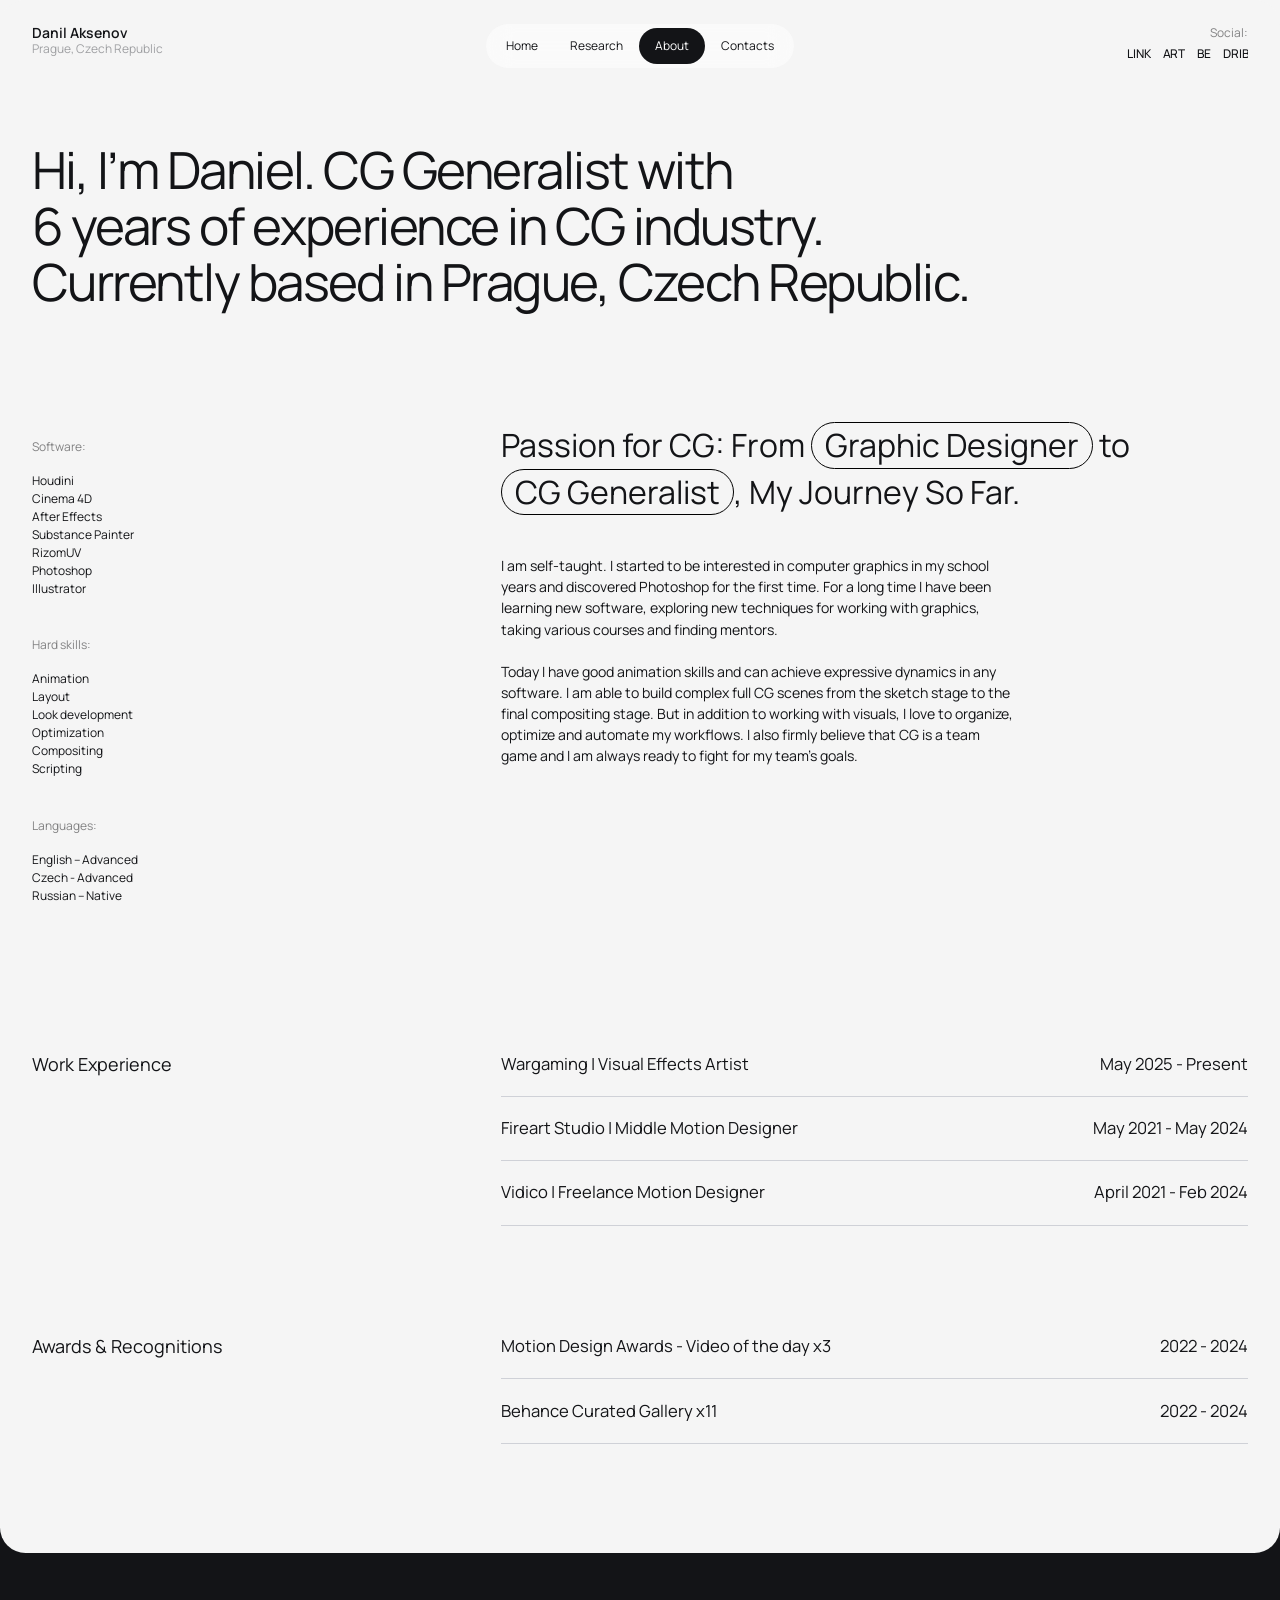
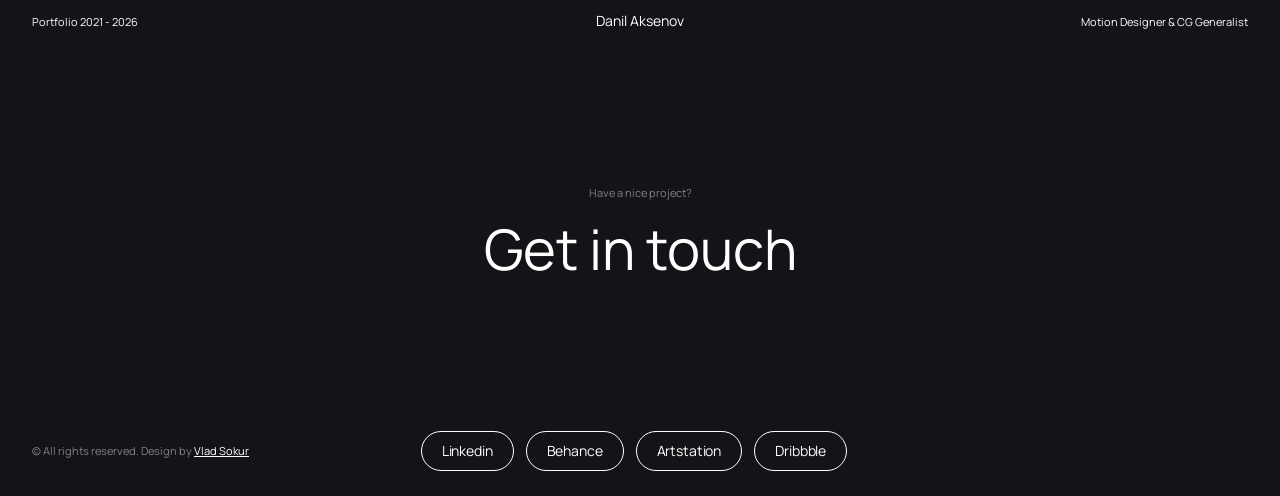
==== commit 7f24d2c2: "Update portfolio footer year to 2026 across all pages" ====
--- a/about.html
+++ b/about.html
@@ -1,2 +1,2 @@
 <!doctype html>
-<html lang="en"><head><meta charset="utf-8"><meta name="viewport" content="width=device-width,initial-scale=1"><meta name="description" content="Danil Aksenov — Motion Designer and CG Generalist. Selected projects, research and animation."><title>About — Danil Aksenov</title><link rel="stylesheet" href="fonts.css"><link rel="stylesheet" href="about.css"><link rel="stylesheet" href="migration.css?v=20"></head><body><div class="global w-embed"></div><div data-animation="default" class="navigation w-nav" data-easing2="ease" data-easing="ease" data-collapse="medium" role="banner" data-duration="800" data-doc-height="1"><div class="container nav"><div class="main-grid wf-grid"><div class="brand-logo-wrapper" style="will-change: transform; transform: translate3d(0px, 0%, 0px) scale3d(1, 1, 1) rotateX(0deg) rotateY(0deg) rotateZ(0deg) skew(0deg, 0deg); transform-style: preserve-3d;"><div class="flex-vertical"><a href="index.html?v=20" class="nav-brand w-nav-brand" aria-label="home"><div class="letter-logo _1" style="will-change: opacity; opacity: 1;"><div>Danil Aksenov</div></div></a><div class="nav-location" style="will-change: opacity; opacity: 1;">Prague, Czech Republic</div></div></div><nav role="navigation" id="w-node-_6bff00c8-e530-755f-826a-24de53748403-537483ff" class="menu-nav w-nav-menu"><div class="menu-links-wrapper"><a href="index.html?v=20" class="floating-item w-inline-block"><div>Home</div></a><a href="galley.html?v=20" class="floating-item w-inline-block"><div>Research</div></a><a href="about.html?v=20" class="floating-item w-inline-block w--current" aria-current="page"><div>About</div></a><div class="contact-us-trigger"><a href="mailto:danil.aksenov.personal@gmail.com" class="floating-item w-inline-block"><div>Contacts</div></a></div></div><div id="w-node-_1e26e799-f057-6978-0356-63011d50c113-537483ff" class="nav-link-stack header" style="will-change: transform; transform: translate3d(0px, 0%, 0px) scale3d(1, 1, 1) rotateX(0deg) rotateY(0deg) rotateZ(0deg) skew(0deg, 0deg); transform-style: preserve-3d;"><p class="social-nav small text-color-grey-60" style="will-change: opacity; opacity: 1;">Social:<br></p><div class="nav-social-links-wrapper"><a href="https://www.linkedin.com/in/danielaksenov/" target="_blank" class="nav-link-wrapper _1 w-inline-block" style="will-change: opacity; opacity: 1;"><div class="nav-link-text header" style="transform: translate3d(0px, 0%, 0px) scale3d(1, 1, 1) rotateX(0deg) rotateY(0deg) rotateZ(0deg) skew(0deg, 0deg); transform-style: preserve-3d;">LINK</div></a><a href="https://www.artstation.com/danielaksenov" target="_blank" class="nav-link-wrapper _2 w-inline-block" style="will-change: opacity; opacity: 1;"><div class="nav-link-text header" style="transform: translate3d(0px, 0%, 0px) scale3d(1, 1, 1) rotateX(0deg) rotateY(0deg) rotateZ(0deg) skew(0deg, 0deg); transform-style: preserve-3d;">ART</div></a><a href="https://www.behance.net/danilaksenov" target="_blank" class="nav-link-wrapper _3 w-inline-block" style="will-change: opacity; opacity: 1;"><div class="nav-link-text header" style="transform: translate3d(0px, 0%, 0px) scale3d(1, 1, 1) rotateX(0deg) rotateY(0deg) rotateZ(0deg) skew(0deg, 0deg); transform-style: preserve-3d;">BE</div></a><a href="https://dribbble.com/idanja" target="_blank" class="nav-link-wrapper _1 w-inline-block" style="will-change: opacity; opacity: 1;"><div class="nav-link-text header" style="transform: translate3d(0px, 0%, 0px) scale3d(1, 1, 1) rotateX(0deg) rotateY(0deg) rotateZ(0deg) skew(0deg, 0deg); transform-style: preserve-3d;">Drib</div></a></div></div></nav><div id="w-node-_6bff00c8-e530-755f-826a-24de5374840e-537483ff" class="menu-button w-nav-button" style="-webkit-user-select: text;" aria-label="Toggle menu" role="button" tabindex="0" aria-controls="w-nav-overlay-0" aria-haspopup="menu" aria-expanded="false"><div class="hamburger-icon"><div class="hamburger-bar _1"></div><div class="hamburger-bar _2"></div></div></div></div></div></div><div class="page-wrapper"><div class="section"><div class="container inner-hero w-container"><div class="main-grid wf-grid"><h1 id="w-node-eea5593f-5096-bcbb-548c-7aca4a2dc20e-014d1f14">Hi, I’m Daniel. CG&nbsp;Generalist with <br>6 years of experience in CG industry.<br>Currently based in Prague, Czech Republic. <br></h1></div><div class="spacer _112"></div><div class="main-grid wf-grid"><div class="_1st-col-max-width top-margin-m animation-reveal-1" style="transform: translate3d(0px, 0px, 0px) scale3d(1, 1, 1) rotateX(0deg) rotateY(0deg) rotateZ(0deg) skew(0deg, 0deg); transform-style: preserve-3d; opacity: 1;"><div class="cv-item"><p class="paragraph small text-color-grey-60">Software:</p><div class="spacer _16"></div><p class="paragraph small">Houdini</p><p class="paragraph small">Cinema 4D</p><p class="paragraph small">After Effects</p><p class="paragraph small">Substance Painter</p><p class="paragraph small">RizomUV</p><p class="paragraph small">Photoshop</p><p class="paragraph small">Illustrator</p></div><div class="cv-item"><p class="paragraph small text-color-grey-60">Hard skills:</p><div class="spacer _16"></div><p class="paragraph small">Animation</p><p class="paragraph small">Layout</p><p class="paragraph small">Look development</p><p class="paragraph small">Optimization</p><p class="paragraph small">Compositing</p><p class="paragraph small">Scripting</p></div><div class="cv-item"><p class="paragraph small text-color-grey-60">Languages:</p><div class="spacer _16"></div><p class="paragraph small">English – Advanced<br>Czech -&nbsp;Advanced</p><p class="paragraph small">Russian – Native</p></div></div><div id="w-node-_55bb641a-b135-dace-f415-0b3913f09126-014d1f14" class="flex-vertical animation-reveal-1" style="transform: translate3d(0px, 0px, 0px) scale3d(1, 1, 1) rotateX(0deg) rotateY(0deg) rotateZ(0deg) skew(0deg, 0deg); transform-style: preserve-3d; opacity: 1;"><h2 id="w-node-_910b21a9-d80c-8f8d-292b-a28d2f01ecf4-014d1f14">Passion for CG: From <span class="span-text-highlight">Graphic Designer</span> to <span class="span-text-highlight">CG Generalist</span>, My&nbsp;Journey So Far.</h2><div class="spacer _40"></div><div class="flex-horizontal align-bottom justify-space-between"><div class="content-flex-col fixed"><p class="paragraph about-description">I am self-taught. I started to be interested in computer graphics in my school years and discovered Photoshop for the first time. For a long time I have been learning new software, exploring new techniques for working with graphics, taking various courses and finding mentors.<br><br>Today I have good animation skills and can achieve expressive dynamics in any software. I am able to build complex full CG scenes from the sketch stage to the final compositing stage. But in addition to working with visuals, I love to organize, optimize and automate my workflows. I also firmly believe that CG is a team game and I am always ready to fight for my team's goals.</p></div></div></div></div></div></div><div class="section"><div class="container without-top-padding w-container"><div class="main-grid wf-grid"><h6 class="animation-reveal-1" style="transform: translate3d(0px, 32px, 0px) scale3d(1, 1, 1) rotateX(0deg) rotateY(0deg) rotateZ(0deg) skew(0deg, 0deg); transform-style: preserve-3d; opacity: 0;">Work Experience</h6><div id="w-node-_314b8f00-2be9-1626-e268-3a749f596f0c-014d1f14" class="row-items-wrapper animation-reveal-2" style="opacity: 0; transform: translate3d(0px, 32px, 0px) scale3d(1, 1, 1) rotateX(0deg) rotateY(0deg) rotateZ(0deg) skew(0deg, 0deg); transform-style: preserve-3d;"><div class="row-item"><p class="row-title">Wargaming | Visual Effects Artist</p><p class="row-title">May 2025 - Present</p></div><div class="row-item"><p class="row-title">Fireart Studio | Middle Motion Designer</p><p class="row-title">May 2021 - May 2024</p></div><div class="row-item"><p class="row-title">Vidico | Freelance Motion Designer</p><p class="row-title">April 2021 - Feb 2024</p></div></div></div></div></div><div class="section"><div class="container without-top-padding w-container"><div class="main-grid wf-grid"><h6 class="animation-reveal-1" style="transform: translate3d(0px, 32px, 0px) scale3d(1, 1, 1) rotateX(0deg) rotateY(0deg) rotateZ(0deg) skew(0deg, 0deg); transform-style: preserve-3d; opacity: 0;">Awards &amp; Recognitions</h6><div id="w-node-_46f1147c-dc17-f9d8-c901-4cb2d594ec9c-014d1f14" class="row-items-wrapper animation-reveal-2" style="opacity: 0; transform: translate3d(0px, 32px, 0px) scale3d(1, 1, 1) rotateX(0deg) rotateY(0deg) rotateZ(0deg) skew(0deg, 0deg); transform-style: preserve-3d;"><div class="row-item"><p class="row-title">Motion Design Awards - Video of the day x3 </p><p class="row-title">2022 - 2024</p></div><div class="row-item"><p class="row-title">Behance Curated Gallery x11</p><p class="row-title">2022 - 2024</p></div></div></div></div></div></div><div class="footer-wrapper"><div id="contacts" class="section footer"><div class="container footer w-container"><div class="grid"><div class="grid-item animation-reveal-1" style="transform: translate3d(0px, 32px, 0px) scale3d(1, 1, 1) rotateX(0deg) rotateY(0deg) rotateZ(0deg) skew(0deg, 0deg); transform-style: preserve-3d; opacity: 0;"><div class="flex-horizontal justify-space-between align-baseline"><div class="flex-item-33"><p class="paragraph extra-small">Portfolio 2021 - 2024</p></div><div class="flex-item-33 center"><p class="paragraph">Danil Aksenov</p></div><div class="flex-item-33 right"><p class="paragraph extra-small">Motion Designer &amp; CG&nbsp;Generalist</p></div></div></div><div class="footer-contact-wrapper animation-reveal-2" style="opacity: 0; transform: translate3d(0px, 32px, 0px) scale3d(1, 1, 1) rotateX(0deg) rotateY(0deg) rotateZ(0deg) skew(0deg, 0deg); transform-style: preserve-3d;"><p class="paragraph extra-small text-color-grey-60">Have a nice project?</p><div class="spacer _20"></div><a href="mailto:danil.aksenov.personal@gmail.com" class="contact-email-link w-inline-block" aria-label="Email Danil Aksenov at danil.aksenov.personal@gmail.com"><div class="overflow-hidden"><div class="link-floating-text contact-email-text-shadow" style="transform: translate3d(0px, 0%, 0px) scale3d(1, 1, 1) rotateX(0deg) rotateY(0deg) rotateZ(0deg) skew(0deg, 0deg); transform-style: preserve-3d;">Get in touch</div></div></a></div></div><div class="grid"><div class="grid-item _33 footer-2"><div class="footer-bottom-wrapper animation-reveal-2" style="opacity: 0; transform: translate3d(0px, 32px, 0px) scale3d(1, 1, 1) rotateX(0deg) rotateY(0deg) rotateZ(0deg) skew(0deg, 0deg); transform-style: preserve-3d;"><div class="paragraph extra-small">© All rights reserved. Design by <a href="https://vladsokur.webflow.io" target="_blank" class="text-link white">Vlad Sokur</a> <br></div></div></div><div class="grid-item _33 footer-center"><div class="footer-bottom-wrapper center-align animation-reveal-2" style="opacity: 0; transform: translate3d(0px, 32px, 0px) scale3d(1, 1, 1) rotateX(0deg) rotateY(0deg) rotateZ(0deg) skew(0deg, 0deg); transform-style: preserve-3d;"><a href="https://www.linkedin.com/in/danielaksenov/" target="_blank" class="button stroke white w-inline-block"><div class="link-text-wrapper"><div class="link-floating-text shadow-medium-light" style="transform: translate3d(0px, 0%, 0px) scale3d(1, 1, 1) rotateX(0deg) rotateY(0deg) rotateZ(0deg) skew(0deg, 0deg); transform-style: preserve-3d;">Linkedin</div></div></a><a href="https://www.behance.net/danilaksenov" target="_blank" class="button stroke white w-inline-block"><div class="link-text-wrapper"><div class="link-floating-text shadow-medium-light" style="transform: translate3d(0px, 0%, 0px) scale3d(1, 1, 1) rotateX(0deg) rotateY(0deg) rotateZ(0deg) skew(0deg, 0deg); transform-style: preserve-3d;">Behance</div></div></a><a href="https://www.artstation.com/danielaksenov" target="_blank" class="button stroke white w-inline-block"><div class="link-text-wrapper"><div class="link-floating-text shadow-medium-light" style="transform: translate3d(0px, 0%, 0px) scale3d(1, 1, 1) rotateX(0deg) rotateY(0deg) rotateZ(0deg) skew(0deg, 0deg); transform-style: preserve-3d;">Artstation</div></div></a><a href="https://dribbble.com/idanja" target="_blank" class="button stroke white w-inline-block"><div class="link-text-wrapper"><div class="link-floating-text shadow-medium-light" style="transform: translate3d(0px, 0%, 0px) scale3d(1, 1, 1) rotateX(0deg) rotateY(0deg) rotateZ(0deg) skew(0deg, 0deg); transform-style: preserve-3d;">Dribbble</div></div></a></div></div></div></div></div></div><script src="site.js?v=20" defer></script></body></html>+<html lang="en"><head><meta charset="utf-8"><meta name="viewport" content="width=device-width,initial-scale=1"><meta name="description" content="Danil Aksenov — Motion Designer and CG Generalist. Selected projects, research and animation."><title>About — Danil Aksenov</title><link rel="stylesheet" href="fonts.css"><link rel="stylesheet" href="about.css"><link rel="stylesheet" href="migration.css?v=21"></head><body><div class="global w-embed"></div><div data-animation="default" class="navigation w-nav" data-easing2="ease" data-easing="ease" data-collapse="medium" role="banner" data-duration="800" data-doc-height="1"><div class="container nav"><div class="main-grid wf-grid"><div class="brand-logo-wrapper" style="will-change: transform; transform: translate3d(0px, 0%, 0px) scale3d(1, 1, 1) rotateX(0deg) rotateY(0deg) rotateZ(0deg) skew(0deg, 0deg); transform-style: preserve-3d;"><div class="flex-vertical"><a href="index.html?v=21" class="nav-brand w-nav-brand" aria-label="home"><div class="letter-logo _1" style="will-change: opacity; opacity: 1;"><div>Danil Aksenov</div></div></a><div class="nav-location" style="will-change: opacity; opacity: 1;">Prague, Czech Republic</div></div></div><nav role="navigation" id="w-node-_6bff00c8-e530-755f-826a-24de53748403-537483ff" class="menu-nav w-nav-menu"><div class="menu-links-wrapper"><a href="index.html?v=21" class="floating-item w-inline-block"><div>Home</div></a><a href="galley.html?v=21" class="floating-item w-inline-block"><div>Research</div></a><a href="about.html?v=21" class="floating-item w-inline-block w--current" aria-current="page"><div>About</div></a><div class="contact-us-trigger"><a href="mailto:danil.aksenov.personal@gmail.com" class="floating-item w-inline-block"><div>Contacts</div></a></div></div><div id="w-node-_1e26e799-f057-6978-0356-63011d50c113-537483ff" class="nav-link-stack header" style="will-change: transform; transform: translate3d(0px, 0%, 0px) scale3d(1, 1, 1) rotateX(0deg) rotateY(0deg) rotateZ(0deg) skew(0deg, 0deg); transform-style: preserve-3d;"><p class="social-nav small text-color-grey-60" style="will-change: opacity; opacity: 1;">Social:<br></p><div class="nav-social-links-wrapper"><a href="https://www.linkedin.com/in/danielaksenov/" target="_blank" class="nav-link-wrapper _1 w-inline-block" style="will-change: opacity; opacity: 1;"><div class="nav-link-text header" style="transform: translate3d(0px, 0%, 0px) scale3d(1, 1, 1) rotateX(0deg) rotateY(0deg) rotateZ(0deg) skew(0deg, 0deg); transform-style: preserve-3d;">LINK</div></a><a href="https://www.artstation.com/danielaksenov" target="_blank" class="nav-link-wrapper _2 w-inline-block" style="will-change: opacity; opacity: 1;"><div class="nav-link-text header" style="transform: translate3d(0px, 0%, 0px) scale3d(1, 1, 1) rotateX(0deg) rotateY(0deg) rotateZ(0deg) skew(0deg, 0deg); transform-style: preserve-3d;">ART</div></a><a href="https://www.behance.net/danilaksenov" target="_blank" class="nav-link-wrapper _3 w-inline-block" style="will-change: opacity; opacity: 1;"><div class="nav-link-text header" style="transform: translate3d(0px, 0%, 0px) scale3d(1, 1, 1) rotateX(0deg) rotateY(0deg) rotateZ(0deg) skew(0deg, 0deg); transform-style: preserve-3d;">BE</div></a><a href="https://dribbble.com/idanja" target="_blank" class="nav-link-wrapper _1 w-inline-block" style="will-change: opacity; opacity: 1;"><div class="nav-link-text header" style="transform: translate3d(0px, 0%, 0px) scale3d(1, 1, 1) rotateX(0deg) rotateY(0deg) rotateZ(0deg) skew(0deg, 0deg); transform-style: preserve-3d;">Drib</div></a></div></div></nav><div id="w-node-_6bff00c8-e530-755f-826a-24de5374840e-537483ff" class="menu-button w-nav-button" style="-webkit-user-select: text;" aria-label="Toggle menu" role="button" tabindex="0" aria-controls="w-nav-overlay-0" aria-haspopup="menu" aria-expanded="false"><div class="hamburger-icon"><div class="hamburger-bar _1"></div><div class="hamburger-bar _2"></div></div></div></div></div></div><div class="page-wrapper"><div class="section"><div class="container inner-hero w-container"><div class="main-grid wf-grid"><h1 id="w-node-eea5593f-5096-bcbb-548c-7aca4a2dc20e-014d1f14">Hi, I’m Daniel. CG&nbsp;Generalist with <br>6 years of experience in CG industry.<br>Currently based in Prague, Czech Republic. <br></h1></div><div class="spacer _112"></div><div class="main-grid wf-grid"><div class="_1st-col-max-width top-margin-m animation-reveal-1" style="transform: translate3d(0px, 0px, 0px) scale3d(1, 1, 1) rotateX(0deg) rotateY(0deg) rotateZ(0deg) skew(0deg, 0deg); transform-style: preserve-3d; opacity: 1;"><div class="cv-item"><p class="paragraph small text-color-grey-60">Software:</p><div class="spacer _16"></div><p class="paragraph small">Houdini</p><p class="paragraph small">Cinema 4D</p><p class="paragraph small">After Effects</p><p class="paragraph small">Substance Painter</p><p class="paragraph small">RizomUV</p><p class="paragraph small">Photoshop</p><p class="paragraph small">Illustrator</p></div><div class="cv-item"><p class="paragraph small text-color-grey-60">Hard skills:</p><div class="spacer _16"></div><p class="paragraph small">Animation</p><p class="paragraph small">Layout</p><p class="paragraph small">Look development</p><p class="paragraph small">Optimization</p><p class="paragraph small">Compositing</p><p class="paragraph small">Scripting</p></div><div class="cv-item"><p class="paragraph small text-color-grey-60">Languages:</p><div class="spacer _16"></div><p class="paragraph small">English – Advanced<br>Czech -&nbsp;Advanced</p><p class="paragraph small">Russian – Native</p></div></div><div id="w-node-_55bb641a-b135-dace-f415-0b3913f09126-014d1f14" class="flex-vertical animation-reveal-1" style="transform: translate3d(0px, 0px, 0px) scale3d(1, 1, 1) rotateX(0deg) rotateY(0deg) rotateZ(0deg) skew(0deg, 0deg); transform-style: preserve-3d; opacity: 1;"><h2 id="w-node-_910b21a9-d80c-8f8d-292b-a28d2f01ecf4-014d1f14">Passion for CG: From <span class="span-text-highlight">Graphic Designer</span> to <span class="span-text-highlight">CG Generalist</span>, My&nbsp;Journey So Far.</h2><div class="spacer _40"></div><div class="flex-horizontal align-bottom justify-space-between"><div class="content-flex-col fixed"><p class="paragraph about-description">I am self-taught. I started to be interested in computer graphics in my school years and discovered Photoshop for the first time. For a long time I have been learning new software, exploring new techniques for working with graphics, taking various courses and finding mentors.<br><br>Today I have good animation skills and can achieve expressive dynamics in any software. I am able to build complex full CG scenes from the sketch stage to the final compositing stage. But in addition to working with visuals, I love to organize, optimize and automate my workflows. I also firmly believe that CG is a team game and I am always ready to fight for my team's goals.</p></div></div></div></div></div></div><div class="section"><div class="container without-top-padding w-container"><div class="main-grid wf-grid"><h6 class="animation-reveal-1" style="transform: translate3d(0px, 32px, 0px) scale3d(1, 1, 1) rotateX(0deg) rotateY(0deg) rotateZ(0deg) skew(0deg, 0deg); transform-style: preserve-3d; opacity: 0;">Work Experience</h6><div id="w-node-_314b8f00-2be9-1626-e268-3a749f596f0c-014d1f14" class="row-items-wrapper animation-reveal-2" style="opacity: 0; transform: translate3d(0px, 32px, 0px) scale3d(1, 1, 1) rotateX(0deg) rotateY(0deg) rotateZ(0deg) skew(0deg, 0deg); transform-style: preserve-3d;"><div class="row-item"><p class="row-title">Wargaming | Visual Effects Artist</p><p class="row-title">May 2025 - Present</p></div><div class="row-item"><p class="row-title">Fireart Studio | Middle Motion Designer</p><p class="row-title">May 2021 - May 2024</p></div><div class="row-item"><p class="row-title">Vidico | Freelance Motion Designer</p><p class="row-title">April 2021 - Feb 2024</p></div></div></div></div></div><div class="section"><div class="container without-top-padding w-container"><div class="main-grid wf-grid"><h6 class="animation-reveal-1" style="transform: translate3d(0px, 32px, 0px) scale3d(1, 1, 1) rotateX(0deg) rotateY(0deg) rotateZ(0deg) skew(0deg, 0deg); transform-style: preserve-3d; opacity: 0;">Awards &amp; Recognitions</h6><div id="w-node-_46f1147c-dc17-f9d8-c901-4cb2d594ec9c-014d1f14" class="row-items-wrapper animation-reveal-2" style="opacity: 0; transform: translate3d(0px, 32px, 0px) scale3d(1, 1, 1) rotateX(0deg) rotateY(0deg) rotateZ(0deg) skew(0deg, 0deg); transform-style: preserve-3d;"><div class="row-item"><p class="row-title">Motion Design Awards - Video of the day x3 </p><p class="row-title">2022 - 2024</p></div><div class="row-item"><p class="row-title">Behance Curated Gallery x11</p><p class="row-title">2022 - 2024</p></div></div></div></div></div></div><div class="footer-wrapper"><div id="contacts" class="section footer"><div class="container footer w-container"><div class="grid"><div class="grid-item animation-reveal-1" style="transform: translate3d(0px, 32px, 0px) scale3d(1, 1, 1) rotateX(0deg) rotateY(0deg) rotateZ(0deg) skew(0deg, 0deg); transform-style: preserve-3d; opacity: 0;"><div class="flex-horizontal justify-space-between align-baseline"><div class="flex-item-33"><p class="paragraph extra-small">Portfolio 2021 - 2026</p></div><div class="flex-item-33 center"><p class="paragraph">Danil Aksenov</p></div><div class="flex-item-33 right"><p class="paragraph extra-small">Motion Designer &amp; CG&nbsp;Generalist</p></div></div></div><div class="footer-contact-wrapper animation-reveal-2" style="opacity: 0; transform: translate3d(0px, 32px, 0px) scale3d(1, 1, 1) rotateX(0deg) rotateY(0deg) rotateZ(0deg) skew(0deg, 0deg); transform-style: preserve-3d;"><p class="paragraph extra-small text-color-grey-60">Have a nice project?</p><div class="spacer _20"></div><a href="mailto:danil.aksenov.personal@gmail.com" class="contact-email-link w-inline-block" aria-label="Email Danil Aksenov at danil.aksenov.personal@gmail.com"><div class="overflow-hidden"><div class="link-floating-text contact-email-text-shadow" style="transform: translate3d(0px, 0%, 0px) scale3d(1, 1, 1) rotateX(0deg) rotateY(0deg) rotateZ(0deg) skew(0deg, 0deg); transform-style: preserve-3d;">Get in touch</div></div></a></div></div><div class="grid"><div class="grid-item _33 footer-2"><div class="footer-bottom-wrapper animation-reveal-2" style="opacity: 0; transform: translate3d(0px, 32px, 0px) scale3d(1, 1, 1) rotateX(0deg) rotateY(0deg) rotateZ(0deg) skew(0deg, 0deg); transform-style: preserve-3d;"><div class="paragraph extra-small">© All rights reserved. Design by <a href="https://vladsokur.webflow.io" target="_blank" class="text-link white">Vlad Sokur</a> <br></div></div></div><div class="grid-item _33 footer-center"><div class="footer-bottom-wrapper center-align animation-reveal-2" style="opacity: 0; transform: translate3d(0px, 32px, 0px) scale3d(1, 1, 1) rotateX(0deg) rotateY(0deg) rotateZ(0deg) skew(0deg, 0deg); transform-style: preserve-3d;"><a href="https://www.linkedin.com/in/danielaksenov/" target="_blank" class="button stroke white w-inline-block"><div class="link-text-wrapper"><div class="link-floating-text shadow-medium-light" style="transform: translate3d(0px, 0%, 0px) scale3d(1, 1, 1) rotateX(0deg) rotateY(0deg) rotateZ(0deg) skew(0deg, 0deg); transform-style: preserve-3d;">Linkedin</div></div></a><a href="https://www.behance.net/danilaksenov" target="_blank" class="button stroke white w-inline-block"><div class="link-text-wrapper"><div class="link-floating-text shadow-medium-light" style="transform: translate3d(0px, 0%, 0px) scale3d(1, 1, 1) rotateX(0deg) rotateY(0deg) rotateZ(0deg) skew(0deg, 0deg); transform-style: preserve-3d;">Behance</div></div></a><a href="https://www.artstation.com/danielaksenov" target="_blank" class="button stroke white w-inline-block"><div class="link-text-wrapper"><div class="link-floating-text shadow-medium-light" style="transform: translate3d(0px, 0%, 0px) scale3d(1, 1, 1) rotateX(0deg) rotateY(0deg) rotateZ(0deg) skew(0deg, 0deg); transform-style: preserve-3d;">Artstation</div></div></a><a href="https://dribbble.com/idanja" target="_blank" class="button stroke white w-inline-block"><div class="link-text-wrapper"><div class="link-floating-text shadow-medium-light" style="transform: translate3d(0px, 0%, 0px) scale3d(1, 1, 1) rotateX(0deg) rotateY(0deg) rotateZ(0deg) skew(0deg, 0deg); transform-style: preserve-3d;">Dribbble</div></div></a></div></div></div></div></div></div><script src="site.js?v=21" defer></script></body></html>
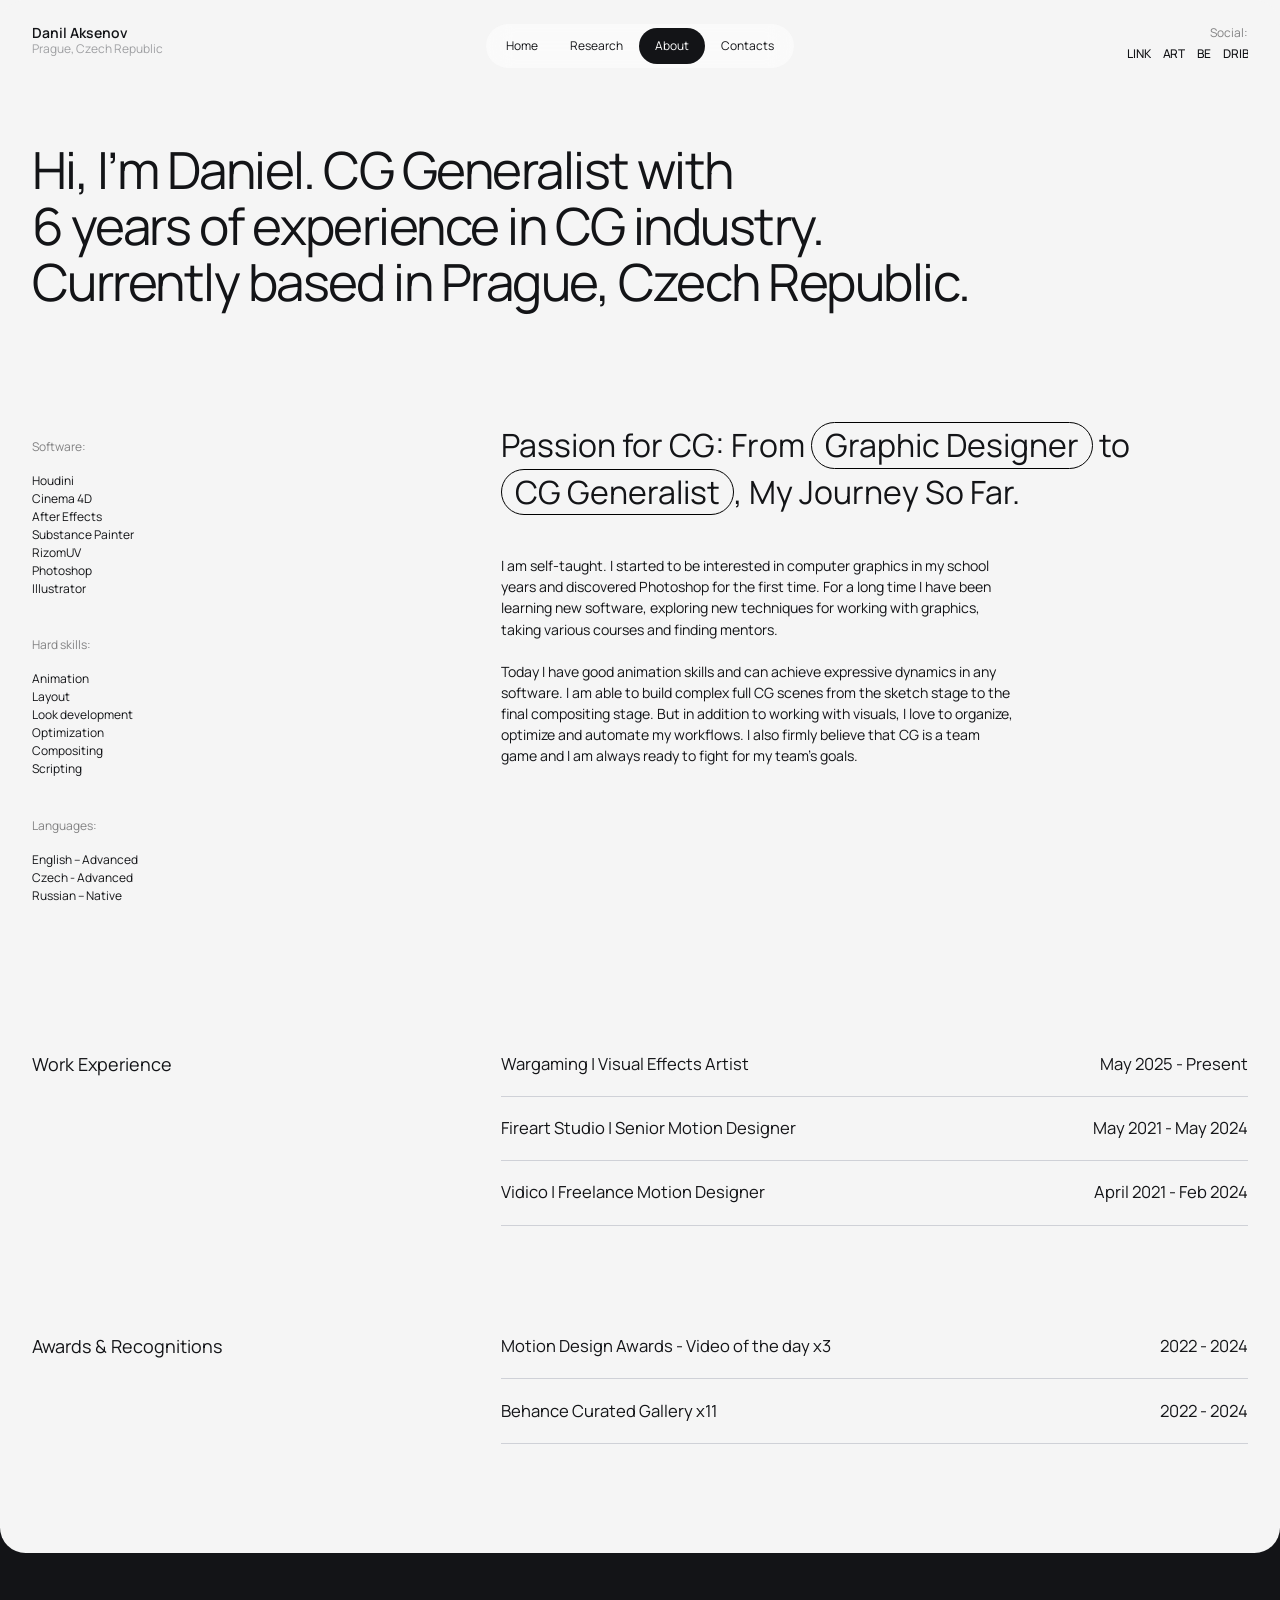
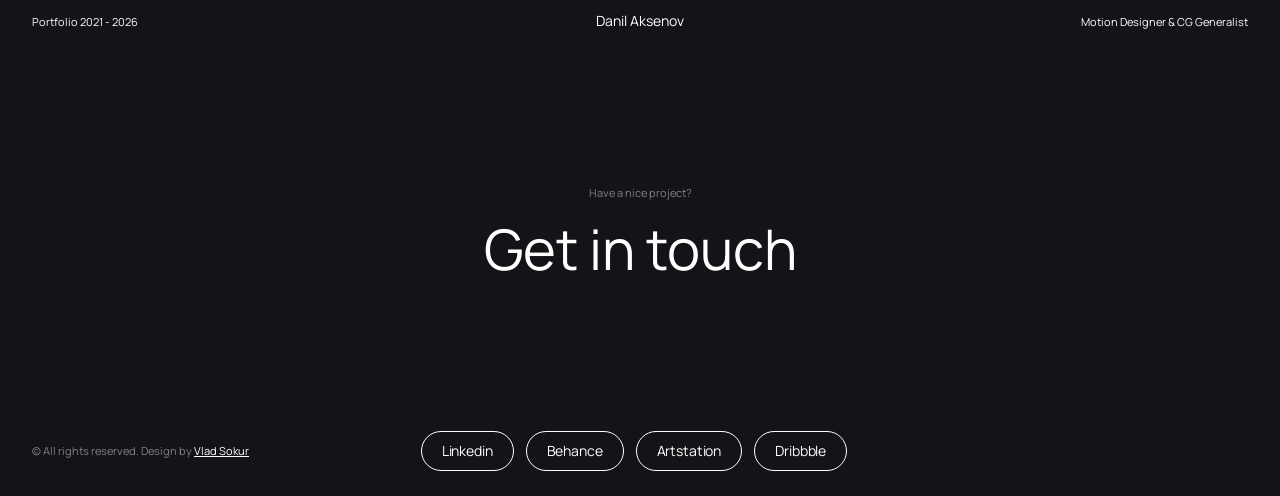
==== commit d46758ea: "Update Fireart Studio role to Senior Motion Designer" ====
--- a/about.html
+++ b/about.html
@@ -1,2 +1,2 @@
 <!doctype html>
-<html lang="en"><head><meta charset="utf-8"><meta name="viewport" content="width=device-width,initial-scale=1"><meta name="description" content="Danil Aksenov — Motion Designer and CG Generalist. Selected projects, research and animation."><title>About — Danil Aksenov</title><link rel="stylesheet" href="fonts.css"><link rel="stylesheet" href="about.css"><link rel="stylesheet" href="migration.css?v=21"></head><body><div class="global w-embed"></div><div data-animation="default" class="navigation w-nav" data-easing2="ease" data-easing="ease" data-collapse="medium" role="banner" data-duration="800" data-doc-height="1"><div class="container nav"><div class="main-grid wf-grid"><div class="brand-logo-wrapper" style="will-change: transform; transform: translate3d(0px, 0%, 0px) scale3d(1, 1, 1) rotateX(0deg) rotateY(0deg) rotateZ(0deg) skew(0deg, 0deg); transform-style: preserve-3d;"><div class="flex-vertical"><a href="index.html?v=21" class="nav-brand w-nav-brand" aria-label="home"><div class="letter-logo _1" style="will-change: opacity; opacity: 1;"><div>Danil Aksenov</div></div></a><div class="nav-location" style="will-change: opacity; opacity: 1;">Prague, Czech Republic</div></div></div><nav role="navigation" id="w-node-_6bff00c8-e530-755f-826a-24de53748403-537483ff" class="menu-nav w-nav-menu"><div class="menu-links-wrapper"><a href="index.html?v=21" class="floating-item w-inline-block"><div>Home</div></a><a href="galley.html?v=21" class="floating-item w-inline-block"><div>Research</div></a><a href="about.html?v=21" class="floating-item w-inline-block w--current" aria-current="page"><div>About</div></a><div class="contact-us-trigger"><a href="mailto:danil.aksenov.personal@gmail.com" class="floating-item w-inline-block"><div>Contacts</div></a></div></div><div id="w-node-_1e26e799-f057-6978-0356-63011d50c113-537483ff" class="nav-link-stack header" style="will-change: transform; transform: translate3d(0px, 0%, 0px) scale3d(1, 1, 1) rotateX(0deg) rotateY(0deg) rotateZ(0deg) skew(0deg, 0deg); transform-style: preserve-3d;"><p class="social-nav small text-color-grey-60" style="will-change: opacity; opacity: 1;">Social:<br></p><div class="nav-social-links-wrapper"><a href="https://www.linkedin.com/in/danielaksenov/" target="_blank" class="nav-link-wrapper _1 w-inline-block" style="will-change: opacity; opacity: 1;"><div class="nav-link-text header" style="transform: translate3d(0px, 0%, 0px) scale3d(1, 1, 1) rotateX(0deg) rotateY(0deg) rotateZ(0deg) skew(0deg, 0deg); transform-style: preserve-3d;">LINK</div></a><a href="https://www.artstation.com/danielaksenov" target="_blank" class="nav-link-wrapper _2 w-inline-block" style="will-change: opacity; opacity: 1;"><div class="nav-link-text header" style="transform: translate3d(0px, 0%, 0px) scale3d(1, 1, 1) rotateX(0deg) rotateY(0deg) rotateZ(0deg) skew(0deg, 0deg); transform-style: preserve-3d;">ART</div></a><a href="https://www.behance.net/danilaksenov" target="_blank" class="nav-link-wrapper _3 w-inline-block" style="will-change: opacity; opacity: 1;"><div class="nav-link-text header" style="transform: translate3d(0px, 0%, 0px) scale3d(1, 1, 1) rotateX(0deg) rotateY(0deg) rotateZ(0deg) skew(0deg, 0deg); transform-style: preserve-3d;">BE</div></a><a href="https://dribbble.com/idanja" target="_blank" class="nav-link-wrapper _1 w-inline-block" style="will-change: opacity; opacity: 1;"><div class="nav-link-text header" style="transform: translate3d(0px, 0%, 0px) scale3d(1, 1, 1) rotateX(0deg) rotateY(0deg) rotateZ(0deg) skew(0deg, 0deg); transform-style: preserve-3d;">Drib</div></a></div></div></nav><div id="w-node-_6bff00c8-e530-755f-826a-24de5374840e-537483ff" class="menu-button w-nav-button" style="-webkit-user-select: text;" aria-label="Toggle menu" role="button" tabindex="0" aria-controls="w-nav-overlay-0" aria-haspopup="menu" aria-expanded="false"><div class="hamburger-icon"><div class="hamburger-bar _1"></div><div class="hamburger-bar _2"></div></div></div></div></div></div><div class="page-wrapper"><div class="section"><div class="container inner-hero w-container"><div class="main-grid wf-grid"><h1 id="w-node-eea5593f-5096-bcbb-548c-7aca4a2dc20e-014d1f14">Hi, I’m Daniel. CG&nbsp;Generalist with <br>6 years of experience in CG industry.<br>Currently based in Prague, Czech Republic. <br></h1></div><div class="spacer _112"></div><div class="main-grid wf-grid"><div class="_1st-col-max-width top-margin-m animation-reveal-1" style="transform: translate3d(0px, 0px, 0px) scale3d(1, 1, 1) rotateX(0deg) rotateY(0deg) rotateZ(0deg) skew(0deg, 0deg); transform-style: preserve-3d; opacity: 1;"><div class="cv-item"><p class="paragraph small text-color-grey-60">Software:</p><div class="spacer _16"></div><p class="paragraph small">Houdini</p><p class="paragraph small">Cinema 4D</p><p class="paragraph small">After Effects</p><p class="paragraph small">Substance Painter</p><p class="paragraph small">RizomUV</p><p class="paragraph small">Photoshop</p><p class="paragraph small">Illustrator</p></div><div class="cv-item"><p class="paragraph small text-color-grey-60">Hard skills:</p><div class="spacer _16"></div><p class="paragraph small">Animation</p><p class="paragraph small">Layout</p><p class="paragraph small">Look development</p><p class="paragraph small">Optimization</p><p class="paragraph small">Compositing</p><p class="paragraph small">Scripting</p></div><div class="cv-item"><p class="paragraph small text-color-grey-60">Languages:</p><div class="spacer _16"></div><p class="paragraph small">English – Advanced<br>Czech -&nbsp;Advanced</p><p class="paragraph small">Russian – Native</p></div></div><div id="w-node-_55bb641a-b135-dace-f415-0b3913f09126-014d1f14" class="flex-vertical animation-reveal-1" style="transform: translate3d(0px, 0px, 0px) scale3d(1, 1, 1) rotateX(0deg) rotateY(0deg) rotateZ(0deg) skew(0deg, 0deg); transform-style: preserve-3d; opacity: 1;"><h2 id="w-node-_910b21a9-d80c-8f8d-292b-a28d2f01ecf4-014d1f14">Passion for CG: From <span class="span-text-highlight">Graphic Designer</span> to <span class="span-text-highlight">CG Generalist</span>, My&nbsp;Journey So Far.</h2><div class="spacer _40"></div><div class="flex-horizontal align-bottom justify-space-between"><div class="content-flex-col fixed"><p class="paragraph about-description">I am self-taught. I started to be interested in computer graphics in my school years and discovered Photoshop for the first time. For a long time I have been learning new software, exploring new techniques for working with graphics, taking various courses and finding mentors.<br><br>Today I have good animation skills and can achieve expressive dynamics in any software. I am able to build complex full CG scenes from the sketch stage to the final compositing stage. But in addition to working with visuals, I love to organize, optimize and automate my workflows. I also firmly believe that CG is a team game and I am always ready to fight for my team's goals.</p></div></div></div></div></div></div><div class="section"><div class="container without-top-padding w-container"><div class="main-grid wf-grid"><h6 class="animation-reveal-1" style="transform: translate3d(0px, 32px, 0px) scale3d(1, 1, 1) rotateX(0deg) rotateY(0deg) rotateZ(0deg) skew(0deg, 0deg); transform-style: preserve-3d; opacity: 0;">Work Experience</h6><div id="w-node-_314b8f00-2be9-1626-e268-3a749f596f0c-014d1f14" class="row-items-wrapper animation-reveal-2" style="opacity: 0; transform: translate3d(0px, 32px, 0px) scale3d(1, 1, 1) rotateX(0deg) rotateY(0deg) rotateZ(0deg) skew(0deg, 0deg); transform-style: preserve-3d;"><div class="row-item"><p class="row-title">Wargaming | Visual Effects Artist</p><p class="row-title">May 2025 - Present</p></div><div class="row-item"><p class="row-title">Fireart Studio | Middle Motion Designer</p><p class="row-title">May 2021 - May 2024</p></div><div class="row-item"><p class="row-title">Vidico | Freelance Motion Designer</p><p class="row-title">April 2021 - Feb 2024</p></div></div></div></div></div><div class="section"><div class="container without-top-padding w-container"><div class="main-grid wf-grid"><h6 class="animation-reveal-1" style="transform: translate3d(0px, 32px, 0px) scale3d(1, 1, 1) rotateX(0deg) rotateY(0deg) rotateZ(0deg) skew(0deg, 0deg); transform-style: preserve-3d; opacity: 0;">Awards &amp; Recognitions</h6><div id="w-node-_46f1147c-dc17-f9d8-c901-4cb2d594ec9c-014d1f14" class="row-items-wrapper animation-reveal-2" style="opacity: 0; transform: translate3d(0px, 32px, 0px) scale3d(1, 1, 1) rotateX(0deg) rotateY(0deg) rotateZ(0deg) skew(0deg, 0deg); transform-style: preserve-3d;"><div class="row-item"><p class="row-title">Motion Design Awards - Video of the day x3 </p><p class="row-title">2022 - 2024</p></div><div class="row-item"><p class="row-title">Behance Curated Gallery x11</p><p class="row-title">2022 - 2024</p></div></div></div></div></div></div><div class="footer-wrapper"><div id="contacts" class="section footer"><div class="container footer w-container"><div class="grid"><div class="grid-item animation-reveal-1" style="transform: translate3d(0px, 32px, 0px) scale3d(1, 1, 1) rotateX(0deg) rotateY(0deg) rotateZ(0deg) skew(0deg, 0deg); transform-style: preserve-3d; opacity: 0;"><div class="flex-horizontal justify-space-between align-baseline"><div class="flex-item-33"><p class="paragraph extra-small">Portfolio 2021 - 2026</p></div><div class="flex-item-33 center"><p class="paragraph">Danil Aksenov</p></div><div class="flex-item-33 right"><p class="paragraph extra-small">Motion Designer &amp; CG&nbsp;Generalist</p></div></div></div><div class="footer-contact-wrapper animation-reveal-2" style="opacity: 0; transform: translate3d(0px, 32px, 0px) scale3d(1, 1, 1) rotateX(0deg) rotateY(0deg) rotateZ(0deg) skew(0deg, 0deg); transform-style: preserve-3d;"><p class="paragraph extra-small text-color-grey-60">Have a nice project?</p><div class="spacer _20"></div><a href="mailto:danil.aksenov.personal@gmail.com" class="contact-email-link w-inline-block" aria-label="Email Danil Aksenov at danil.aksenov.personal@gmail.com"><div class="overflow-hidden"><div class="link-floating-text contact-email-text-shadow" style="transform: translate3d(0px, 0%, 0px) scale3d(1, 1, 1) rotateX(0deg) rotateY(0deg) rotateZ(0deg) skew(0deg, 0deg); transform-style: preserve-3d;">Get in touch</div></div></a></div></div><div class="grid"><div class="grid-item _33 footer-2"><div class="footer-bottom-wrapper animation-reveal-2" style="opacity: 0; transform: translate3d(0px, 32px, 0px) scale3d(1, 1, 1) rotateX(0deg) rotateY(0deg) rotateZ(0deg) skew(0deg, 0deg); transform-style: preserve-3d;"><div class="paragraph extra-small">© All rights reserved. Design by <a href="https://vladsokur.webflow.io" target="_blank" class="text-link white">Vlad Sokur</a> <br></div></div></div><div class="grid-item _33 footer-center"><div class="footer-bottom-wrapper center-align animation-reveal-2" style="opacity: 0; transform: translate3d(0px, 32px, 0px) scale3d(1, 1, 1) rotateX(0deg) rotateY(0deg) rotateZ(0deg) skew(0deg, 0deg); transform-style: preserve-3d;"><a href="https://www.linkedin.com/in/danielaksenov/" target="_blank" class="button stroke white w-inline-block"><div class="link-text-wrapper"><div class="link-floating-text shadow-medium-light" style="transform: translate3d(0px, 0%, 0px) scale3d(1, 1, 1) rotateX(0deg) rotateY(0deg) rotateZ(0deg) skew(0deg, 0deg); transform-style: preserve-3d;">Linkedin</div></div></a><a href="https://www.behance.net/danilaksenov" target="_blank" class="button stroke white w-inline-block"><div class="link-text-wrapper"><div class="link-floating-text shadow-medium-light" style="transform: translate3d(0px, 0%, 0px) scale3d(1, 1, 1) rotateX(0deg) rotateY(0deg) rotateZ(0deg) skew(0deg, 0deg); transform-style: preserve-3d;">Behance</div></div></a><a href="https://www.artstation.com/danielaksenov" target="_blank" class="button stroke white w-inline-block"><div class="link-text-wrapper"><div class="link-floating-text shadow-medium-light" style="transform: translate3d(0px, 0%, 0px) scale3d(1, 1, 1) rotateX(0deg) rotateY(0deg) rotateZ(0deg) skew(0deg, 0deg); transform-style: preserve-3d;">Artstation</div></div></a><a href="https://dribbble.com/idanja" target="_blank" class="button stroke white w-inline-block"><div class="link-text-wrapper"><div class="link-floating-text shadow-medium-light" style="transform: translate3d(0px, 0%, 0px) scale3d(1, 1, 1) rotateX(0deg) rotateY(0deg) rotateZ(0deg) skew(0deg, 0deg); transform-style: preserve-3d;">Dribbble</div></div></a></div></div></div></div></div></div><script src="site.js?v=21" defer></script></body></html>+<html lang="en"><head><meta charset="utf-8"><meta name="viewport" content="width=device-width,initial-scale=1"><meta name="description" content="Danil Aksenov — Motion Designer and CG Generalist. Selected projects, research and animation."><title>About — Danil Aksenov</title><link rel="stylesheet" href="fonts.css"><link rel="stylesheet" href="about.css"><link rel="stylesheet" href="migration.css?v=26"></head><body><div class="global w-embed"></div><div data-animation="default" class="navigation w-nav" data-easing2="ease" data-easing="ease" data-collapse="medium" role="banner" data-duration="800" data-doc-height="1"><div class="container nav"><div class="main-grid wf-grid"><div class="brand-logo-wrapper" style="will-change: transform; transform: translate3d(0px, 0%, 0px) scale3d(1, 1, 1) rotateX(0deg) rotateY(0deg) rotateZ(0deg) skew(0deg, 0deg); transform-style: preserve-3d;"><div class="flex-vertical"><a href="index.html?v=26" class="nav-brand w-nav-brand" aria-label="home"><div class="letter-logo _1" style="will-change: opacity; opacity: 1;"><div>Danil Aksenov</div></div></a><div class="nav-location" style="will-change: opacity; opacity: 1;">Prague, Czech Republic</div></div></div><nav role="navigation" id="w-node-_6bff00c8-e530-755f-826a-24de53748403-537483ff" class="menu-nav w-nav-menu"><div class="menu-links-wrapper"><a href="index.html?v=26" class="floating-item w-inline-block"><div>Home</div></a><a href="galley.html?v=26" class="floating-item w-inline-block"><div>Research</div></a><a href="about.html?v=26" class="floating-item w-inline-block w--current" aria-current="page"><div>About</div></a><div class="contact-us-trigger"><a href="mailto:danil.aksenov.personal@gmail.com" class="floating-item w-inline-block"><div>Contacts</div></a></div></div><div id="w-node-_1e26e799-f057-6978-0356-63011d50c113-537483ff" class="nav-link-stack header" style="will-change: transform; transform: translate3d(0px, 0%, 0px) scale3d(1, 1, 1) rotateX(0deg) rotateY(0deg) rotateZ(0deg) skew(0deg, 0deg); transform-style: preserve-3d;"><p class="social-nav small text-color-grey-60" style="will-change: opacity; opacity: 1;">Social:<br></p><div class="nav-social-links-wrapper"><a href="https://www.linkedin.com/in/danielaksenov/" target="_blank" class="nav-link-wrapper _1 w-inline-block" style="will-change: opacity; opacity: 1;"><div class="nav-link-text header" style="transform: translate3d(0px, 0%, 0px) scale3d(1, 1, 1) rotateX(0deg) rotateY(0deg) rotateZ(0deg) skew(0deg, 0deg); transform-style: preserve-3d;">LINK</div></a><a href="https://www.artstation.com/danielaksenov" target="_blank" class="nav-link-wrapper _2 w-inline-block" style="will-change: opacity; opacity: 1;"><div class="nav-link-text header" style="transform: translate3d(0px, 0%, 0px) scale3d(1, 1, 1) rotateX(0deg) rotateY(0deg) rotateZ(0deg) skew(0deg, 0deg); transform-style: preserve-3d;">ART</div></a><a href="https://www.behance.net/danilaksenov" target="_blank" class="nav-link-wrapper _3 w-inline-block" style="will-change: opacity; opacity: 1;"><div class="nav-link-text header" style="transform: translate3d(0px, 0%, 0px) scale3d(1, 1, 1) rotateX(0deg) rotateY(0deg) rotateZ(0deg) skew(0deg, 0deg); transform-style: preserve-3d;">BE</div></a><a href="https://dribbble.com/idanja" target="_blank" class="nav-link-wrapper _1 w-inline-block" style="will-change: opacity; opacity: 1;"><div class="nav-link-text header" style="transform: translate3d(0px, 0%, 0px) scale3d(1, 1, 1) rotateX(0deg) rotateY(0deg) rotateZ(0deg) skew(0deg, 0deg); transform-style: preserve-3d;">Drib</div></a></div></div></nav><div id="w-node-_6bff00c8-e530-755f-826a-24de5374840e-537483ff" class="menu-button w-nav-button" style="-webkit-user-select: text;" aria-label="Toggle menu" role="button" tabindex="0" aria-controls="w-nav-overlay-0" aria-haspopup="menu" aria-expanded="false"><div class="hamburger-icon"><div class="hamburger-bar _1"></div><div class="hamburger-bar _2"></div></div></div></div></div></div><div class="page-wrapper"><div class="section"><div class="container inner-hero w-container"><div class="main-grid wf-grid"><h1 id="w-node-eea5593f-5096-bcbb-548c-7aca4a2dc20e-014d1f14">Hi, I’m Daniel. CG&nbsp;Generalist with <br>6 years of experience in CG industry.<br>Currently based in Prague, Czech Republic. <br></h1></div><div class="spacer _112"></div><div class="main-grid wf-grid"><div class="_1st-col-max-width top-margin-m animation-reveal-1" style="transform: translate3d(0px, 0px, 0px) scale3d(1, 1, 1) rotateX(0deg) rotateY(0deg) rotateZ(0deg) skew(0deg, 0deg); transform-style: preserve-3d; opacity: 1;"><div class="cv-item"><p class="paragraph small text-color-grey-60">Software:</p><div class="spacer _16"></div><p class="paragraph small">Houdini</p><p class="paragraph small">Cinema 4D</p><p class="paragraph small">After Effects</p><p class="paragraph small">Substance Painter</p><p class="paragraph small">RizomUV</p><p class="paragraph small">Photoshop</p><p class="paragraph small">Illustrator</p></div><div class="cv-item"><p class="paragraph small text-color-grey-60">Hard skills:</p><div class="spacer _16"></div><p class="paragraph small">Animation</p><p class="paragraph small">Layout</p><p class="paragraph small">Look development</p><p class="paragraph small">Optimization</p><p class="paragraph small">Compositing</p><p class="paragraph small">Scripting</p></div><div class="cv-item"><p class="paragraph small text-color-grey-60">Languages:</p><div class="spacer _16"></div><p class="paragraph small">English – Advanced<br>Czech -&nbsp;Advanced</p><p class="paragraph small">Russian – Native</p></div></div><div id="w-node-_55bb641a-b135-dace-f415-0b3913f09126-014d1f14" class="flex-vertical animation-reveal-1" style="transform: translate3d(0px, 0px, 0px) scale3d(1, 1, 1) rotateX(0deg) rotateY(0deg) rotateZ(0deg) skew(0deg, 0deg); transform-style: preserve-3d; opacity: 1;"><h2 id="w-node-_910b21a9-d80c-8f8d-292b-a28d2f01ecf4-014d1f14">Passion for CG: From <span class="span-text-highlight">Graphic Designer</span> to <span class="span-text-highlight">CG Generalist</span>, My&nbsp;Journey So Far.</h2><div class="spacer _40"></div><div class="flex-horizontal align-bottom justify-space-between"><div class="content-flex-col fixed"><p class="paragraph about-description">I am self-taught. I started to be interested in computer graphics in my school years and discovered Photoshop for the first time. For a long time I have been learning new software, exploring new techniques for working with graphics, taking various courses and finding mentors.<br><br>Today I have good animation skills and can achieve expressive dynamics in any software. I am able to build complex full CG scenes from the sketch stage to the final compositing stage. But in addition to working with visuals, I love to organize, optimize and automate my workflows. I also firmly believe that CG is a team game and I am always ready to fight for my team's goals.</p></div></div></div></div></div></div><div class="section"><div class="container without-top-padding w-container"><div class="main-grid wf-grid"><h6 class="animation-reveal-1" style="transform: translate3d(0px, 32px, 0px) scale3d(1, 1, 1) rotateX(0deg) rotateY(0deg) rotateZ(0deg) skew(0deg, 0deg); transform-style: preserve-3d; opacity: 0;">Work Experience</h6><div id="w-node-_314b8f00-2be9-1626-e268-3a749f596f0c-014d1f14" class="row-items-wrapper animation-reveal-2" style="opacity: 0; transform: translate3d(0px, 32px, 0px) scale3d(1, 1, 1) rotateX(0deg) rotateY(0deg) rotateZ(0deg) skew(0deg, 0deg); transform-style: preserve-3d;"><div class="row-item"><p class="row-title">Wargaming | Visual Effects Artist</p><p class="row-title">May 2025 - Present</p></div><div class="row-item"><p class="row-title">Fireart Studio | Senior Motion Designer</p><p class="row-title">May 2021 - May 2024</p></div><div class="row-item"><p class="row-title">Vidico | Freelance Motion Designer</p><p class="row-title">April 2021 - Feb 2024</p></div></div></div></div></div><div class="section"><div class="container without-top-padding w-container"><div class="main-grid wf-grid"><h6 class="animation-reveal-1" style="transform: translate3d(0px, 32px, 0px) scale3d(1, 1, 1) rotateX(0deg) rotateY(0deg) rotateZ(0deg) skew(0deg, 0deg); transform-style: preserve-3d; opacity: 0;">Awards &amp; Recognitions</h6><div id="w-node-_46f1147c-dc17-f9d8-c901-4cb2d594ec9c-014d1f14" class="row-items-wrapper animation-reveal-2" style="opacity: 0; transform: translate3d(0px, 32px, 0px) scale3d(1, 1, 1) rotateX(0deg) rotateY(0deg) rotateZ(0deg) skew(0deg, 0deg); transform-style: preserve-3d;"><div class="row-item"><p class="row-title">Motion Design Awards - Video of the day x3 </p><p class="row-title">2022 - 2024</p></div><div class="row-item"><p class="row-title">Behance Curated Gallery x11</p><p class="row-title">2022 - 2024</p></div></div></div></div></div></div><div class="footer-wrapper"><div id="contacts" class="section footer"><div class="container footer w-container"><div class="grid"><div class="grid-item animation-reveal-1" style="transform: translate3d(0px, 32px, 0px) scale3d(1, 1, 1) rotateX(0deg) rotateY(0deg) rotateZ(0deg) skew(0deg, 0deg); transform-style: preserve-3d; opacity: 0;"><div class="flex-horizontal justify-space-between align-baseline"><div class="flex-item-33"><p class="paragraph extra-small">Portfolio 2021 - 2026</p></div><div class="flex-item-33 center"><p class="paragraph">Danil Aksenov</p></div><div class="flex-item-33 right"><p class="paragraph extra-small">Motion Designer &amp; CG&nbsp;Generalist</p></div></div></div><div class="footer-contact-wrapper animation-reveal-2" style="opacity: 0; transform: translate3d(0px, 32px, 0px) scale3d(1, 1, 1) rotateX(0deg) rotateY(0deg) rotateZ(0deg) skew(0deg, 0deg); transform-style: preserve-3d;"><p class="paragraph extra-small text-color-grey-60">Have a nice project?</p><div class="spacer _20"></div><a href="mailto:danil.aksenov.personal@gmail.com" class="contact-email-link w-inline-block" aria-label="Email Danil Aksenov at danil.aksenov.personal@gmail.com"><div class="overflow-hidden"><div class="link-floating-text contact-email-text-shadow" style="transform: translate3d(0px, 0%, 0px) scale3d(1, 1, 1) rotateX(0deg) rotateY(0deg) rotateZ(0deg) skew(0deg, 0deg); transform-style: preserve-3d;">Get in touch</div></div></a></div></div><div class="grid"><div class="grid-item _33 footer-2"><div class="footer-bottom-wrapper animation-reveal-2" style="opacity: 0; transform: translate3d(0px, 32px, 0px) scale3d(1, 1, 1) rotateX(0deg) rotateY(0deg) rotateZ(0deg) skew(0deg, 0deg); transform-style: preserve-3d;"><div class="paragraph extra-small">© All rights reserved. Design by <a href="https://vladsokur.webflow.io" target="_blank" class="text-link white">Vlad Sokur</a> <br></div></div></div><div class="grid-item _33 footer-center"><div class="footer-bottom-wrapper center-align animation-reveal-2" style="opacity: 0; transform: translate3d(0px, 32px, 0px) scale3d(1, 1, 1) rotateX(0deg) rotateY(0deg) rotateZ(0deg) skew(0deg, 0deg); transform-style: preserve-3d;"><a href="https://www.linkedin.com/in/danielaksenov/" target="_blank" class="button stroke white w-inline-block"><div class="link-text-wrapper"><div class="link-floating-text shadow-medium-light" style="transform: translate3d(0px, 0%, 0px) scale3d(1, 1, 1) rotateX(0deg) rotateY(0deg) rotateZ(0deg) skew(0deg, 0deg); transform-style: preserve-3d;">Linkedin</div></div></a><a href="https://www.behance.net/danilaksenov" target="_blank" class="button stroke white w-inline-block"><div class="link-text-wrapper"><div class="link-floating-text shadow-medium-light" style="transform: translate3d(0px, 0%, 0px) scale3d(1, 1, 1) rotateX(0deg) rotateY(0deg) rotateZ(0deg) skew(0deg, 0deg); transform-style: preserve-3d;">Behance</div></div></a><a href="https://www.artstation.com/danielaksenov" target="_blank" class="button stroke white w-inline-block"><div class="link-text-wrapper"><div class="link-floating-text shadow-medium-light" style="transform: translate3d(0px, 0%, 0px) scale3d(1, 1, 1) rotateX(0deg) rotateY(0deg) rotateZ(0deg) skew(0deg, 0deg); transform-style: preserve-3d;">Artstation</div></div></a><a href="https://dribbble.com/idanja" target="_blank" class="button stroke white w-inline-block"><div class="link-text-wrapper"><div class="link-floating-text shadow-medium-light" style="transform: translate3d(0px, 0%, 0px) scale3d(1, 1, 1) rotateX(0deg) rotateY(0deg) rotateZ(0deg) skew(0deg, 0deg); transform-style: preserve-3d;">Dribbble</div></div></a></div></div></div></div></div></div><script src="site.js?v=26" defer></script></body></html>
--- a/migration.css
+++ b/migration.css
@@ -1,26 +1,26 @@
-/* Static hosting adaptations; original visual styles are kept in each page CSS. */
-html{scroll-behavior:smooth}body{overflow-x:hidden}a,button{touch-action:manipulation}a:focus-visible,button:focus-visible,[role=button]:focus-visible{outline:2px solid #4582da;outline-offset:4px}.page-overlay,.cursor{display:none!important}img{content-visibility:auto}.project-name,.role{opacity:1!important;transition:opacity .2s}.img{position:relative}.img:hover .project-name,.img:hover .role{opacity:1}.w-nav-button{cursor:pointer}.portfolio-lightbox{border:0;padding:0;width:100vw;max-width:100vw;height:100dvh;max-height:100dvh;background:#111;color:white;overflow:hidden}.portfolio-lightbox::backdrop{background:#111}.lightbox-top{height:64px;display:flex;align-items:center;justify-content:space-between;padding:12px 24px;gap:20px;font-family:Manrope,Arial,sans-serif}.lightbox-close,.lightbox-prev,.lightbox-next{font:inherit;color:white;background:#292929;border:1px solid #666;border-radius:99px;min-width:44px;min-height:44px;cursor:pointer}.lightbox-stage{height:calc(100dvh - 134px);display:flex;align-items:center;justify-content:center;padding:8px 4vw}.lightbox-stage img{max-height:100%;max-width:100%;width:auto;height:auto;object-fit:contain;content-visibility:visible}.lightbox-stage iframe{height:100%;width:100%;border:0;max-width:1400px}.lightbox-controls{display:flex;justify-content:center;align-items:center;gap:22px;height:70px;font-family:Manrope,Arial,sans-serif;font-size:12px}.portfolio-lightbox button:disabled{opacity:.25;cursor:default}.lightbox-loading{color:#ccc}.lightbox-error{color:white;max-width:600px;padding:24px}.lightbox-error a{text-decoration:underline}
-@media(max-width:991px){.w-nav-menu.static-open{display:block!important;position:absolute!important;inset:78px 0 auto!important;background:#f5f5f5;padding:24px!important;z-index:1000;height:auto!important;max-height:75dvh;overflow:auto}.w-nav-menu.static-open .nav-link{display:block}.lightbox-stage{padding:8px}.lightbox-top{padding:10px 16px}}
-@media(prefers-reduced-motion:reduce){html{scroll-behavior:auto}*,*:before,*:after{animation:none!important;transition:none!important}}
-@media(min-width:992px){.img .project-name,.img .role{opacity:0!important}.img:hover .project-name,.img:hover .role,.img:has(>.w-lightbox:focus-visible) .project-name,.img:has(>.w-lightbox:focus-visible) .role{opacity:1!important}}
-.img .project-name,.img .role{pointer-events:none}
-/* Replace the Webflow preview's locked root with native page scrolling. */
-html{overflow-x:hidden;overflow-y:auto}
+/* Static hosting adaptations; original visual styles are kept in each page CSS. */
+html{scroll-behavior:smooth}body{overflow-x:hidden}a,button{touch-action:manipulation}a:focus-visible,button:focus-visible,[role=button]:focus-visible{outline:2px solid #4582da;outline-offset:4px}.page-overlay,.cursor{display:none!important}img{content-visibility:auto}.project-name,.role{opacity:1!important;transition:opacity .2s}.img{position:relative}.img:hover .project-name,.img:hover .role{opacity:1}.w-nav-button{cursor:pointer}.portfolio-lightbox{border:0;padding:0;width:100vw;max-width:100vw;height:100dvh;max-height:100dvh;background:#111;color:white;overflow:hidden}.portfolio-lightbox::backdrop{background:#111}.lightbox-top{height:64px;display:flex;align-items:center;justify-content:space-between;padding:12px 24px;gap:20px;font-family:Manrope,Arial,sans-serif}.lightbox-close,.lightbox-prev,.lightbox-next{font:inherit;color:white;background:#292929;border:1px solid #666;border-radius:99px;min-width:44px;min-height:44px;cursor:pointer}.lightbox-stage{height:calc(100dvh - 134px);display:flex;align-items:center;justify-content:center;padding:8px 4vw}.lightbox-stage img{max-height:100%;max-width:100%;width:auto;height:auto;object-fit:contain;content-visibility:visible}.lightbox-stage iframe{height:100%;width:100%;border:0;max-width:1400px}.lightbox-controls{display:flex;justify-content:center;align-items:center;gap:22px;height:70px;font-family:Manrope,Arial,sans-serif;font-size:12px}.portfolio-lightbox button:disabled{opacity:.25;cursor:default}.lightbox-loading{color:#ccc}.lightbox-error{color:white;max-width:600px;padding:24px}.lightbox-error a{text-decoration:underline}
+@media(max-width:991px){.w-nav-menu.static-open{display:block!important;position:absolute!important;inset:78px 0 auto!important;background:#f5f5f5;padding:24px!important;z-index:1000;height:auto!important;max-height:75dvh;overflow:auto}.w-nav-menu.static-open .nav-link{display:block}.lightbox-stage{padding:8px}.lightbox-top{padding:10px 16px}}
+@media(prefers-reduced-motion:reduce){html{scroll-behavior:auto}*,*:before,*:after{animation:none!important;transition:none!important}}
+@media(min-width:992px){.img .project-name,.img .role{opacity:0!important}.img:hover .project-name,.img:hover .role,.img:has(>.w-lightbox:focus-visible) .project-name,.img:has(>.w-lightbox:focus-visible) .role{opacity:1!important}}
+.img .project-name,.img .role{pointer-events:none}
+/* Replace the Webflow preview's locked root with native page scrolling. */
+html{overflow-x:hidden;overflow-y:auto}
 [class*="animation-reveal-"]{opacity:1!important;transform:none!important}
-/* Keep hit areas still; animate compositor-friendly image and overlay layers. */
-@media(min-width:992px){
- .img,.img:hover,.img:has(>.w-lightbox:focus-visible){transform:none!important}
- .img>.w-lightbox,.grid-6>.w-lightbox{position:relative;border-radius:20px;isolation:isolate}
- .img>.w-lightbox{transform:scale(1);transition:transform .5s cubic-bezier(.45,0,.55,1)!important;will-change:transform}
- .img:hover>.w-lightbox,.img:has(>.w-lightbox:focus-visible)>.w-lightbox{transform:scale(.95)}
- .img .project-name,.img .role{transition:opacity .5s cubic-bezier(.45,0,.55,1)!important;color:#fff;text-shadow:0 1px 12px #0006;z-index:1}
- .img>.w-lightbox::after,.grid-6>.w-lightbox::after{content:"";position:absolute;inset:0;border-radius:20px;background:#000;opacity:0;pointer-events:none;will-change:opacity;transition:opacity .5s cubic-bezier(.45,0,.55,1)!important}
- .img:hover>.w-lightbox::after,.img:has(>.w-lightbox:focus-visible)>.w-lightbox::after{opacity:.5}
- .img>.w-lightbox::after,.grid-6>.w-lightbox::after{display:none}.img>.w-lightbox img,.grid-6>.w-lightbox img{filter:brightness(1)!important;will-change:filter;transition:filter .5s cubic-bezier(.45,0,.55,1)!important}.img:hover>.w-lightbox img,.img:has(>.w-lightbox:focus-visible)>.w-lightbox img{filter:brightness(.5)!important}.grid-6>.w-lightbox:hover img,.grid-6>.w-lightbox:focus-visible img{filter:brightness(.65)!important}
- .grid-6>.w-lightbox img,.grid-6>.w-lightbox::after{transform:scale(1);will-change:transform;transition:transform .5s cubic-bezier(.45,0,.55,1),filter .5s cubic-bezier(.45,0,.55,1)!important}
- .grid-6>.w-lightbox:hover img,.grid-6>.w-lightbox:focus-visible img,.grid-6>.w-lightbox:hover::after,.grid-6>.w-lightbox:focus-visible::after{transform:scale(.95)}
- .grid-6>.w-lightbox:hover::after,.grid-6>.w-lightbox:focus-visible::after{opacity:.35}
-}
+/* Keep hit areas still; animate compositor-friendly image and overlay layers. */
+@media(min-width:992px){
+ .img,.img:hover,.img:has(>.w-lightbox:focus-visible){transform:none!important}
+ .img>.w-lightbox,.grid-6>.w-lightbox{position:relative;border-radius:20px;isolation:isolate}
+ .img>.w-lightbox{transform:scale(1);transition:transform .5s cubic-bezier(.45,0,.55,1)!important;will-change:transform}
+ .img:hover>.w-lightbox,.img:has(>.w-lightbox:focus-visible)>.w-lightbox{transform:scale(.95)}
+ .img .project-name,.img .role{transition:opacity .5s cubic-bezier(.45,0,.55,1)!important;color:#fff;text-shadow:0 1px 12px #0006;z-index:1}
+ .img>.w-lightbox::after,.grid-6>.w-lightbox::after{content:"";position:absolute;inset:0;border-radius:20px;background:#000;opacity:0;pointer-events:none;will-change:opacity;transition:opacity .5s cubic-bezier(.45,0,.55,1)!important}
+ .img:hover>.w-lightbox::after,.img:has(>.w-lightbox:focus-visible)>.w-lightbox::after{opacity:.5}
+ .img>.w-lightbox::after,.grid-6>.w-lightbox::after{display:none}.img>.w-lightbox img,.grid-6>.w-lightbox img{filter:brightness(1)!important;will-change:filter;transition:filter .5s cubic-bezier(.45,0,.55,1)!important}.img:hover>.w-lightbox img,.img:has(>.w-lightbox:focus-visible)>.w-lightbox img{filter:brightness(.5)!important}.grid-6>.w-lightbox:hover img,.grid-6>.w-lightbox:focus-visible img{filter:brightness(.65)!important}
+ .grid-6>.w-lightbox img,.grid-6>.w-lightbox::after{transform:scale(1);will-change:transform;transition:transform .5s cubic-bezier(.45,0,.55,1),filter .5s cubic-bezier(.45,0,.55,1)!important}
+ .grid-6>.w-lightbox:hover img,.grid-6>.w-lightbox:focus-visible img,.grid-6>.w-lightbox:hover::after,.grid-6>.w-lightbox:focus-visible::after{transform:scale(.95)}
+ .grid-6>.w-lightbox:hover::after,.grid-6>.w-lightbox:focus-visible::after{opacity:.35}
+}
 
 
 
@@ -29,3 +29,10 @@
 
 .lightbox-stage{position:relative;overflow:clip;--current-media-width:50vw}.lightbox-next-preview{position:absolute;left:calc(50% + var(--current-media-width)/2 + 32px);top:50%;transform:translateY(-50%);width:var(--current-media-width);max-width:32vw;max-height:90%;padding:0;border:0;background:transparent;cursor:pointer;opacity:.25;transition:opacity .3s!important}.lightbox-next-preview:hover,.lightbox-next-preview:focus-visible{opacity:.65}.lightbox-stage .lightbox-next-preview img{display:block;width:100%;height:auto;max-height:70vh;object-fit:contain}.preview-play{position:absolute;inset:0;display:grid;place-items:center;color:white;font-size:32px;text-shadow:0 2px 12px #000}@media(min-width:768px){.lightbox-stage>img{max-width:60vw}.lightbox-stage>iframe{max-width:60vw}}@media(max-width:767px){.lightbox-next-preview{display:none}}
 
+.research-video-card{position:relative;display:block;overflow:hidden;border-radius:20px}.research-video-card>video{display:block;width:100%;height:auto;pointer-events:none}.research-play{position:absolute;left:50%;top:50%;transform:translate(-50%,-50%);display:grid;place-items:center;width:56px;height:56px;border:1px solid #ffffff99;border-radius:50%;background:#1118;color:#fff;font-size:20px;pointer-events:none}.lightbox-stage>video{max-width:100%;max-height:100%;width:auto;height:auto;object-fit:contain}@media(min-width:768px){.lightbox-stage>video{max-width:60vw}}@media(min-width:992px){.grid-6>.w-lightbox>video{transform:scale(1);filter:brightness(1);transition:transform .5s cubic-bezier(.45,0,.55,1),filter .5s cubic-bezier(.45,0,.55,1)!important}.grid-6>.w-lightbox:hover>video,.grid-6>.w-lightbox:focus-visible>video{transform:scale(.95);filter:brightness(.65)}}
+.grid-6{gap:16px!important;align-items:start}.grid-6>.w-lightbox{display:block;width:100%;height:auto;margin:0}.grid-6>.w-lightbox>img{display:block;width:100%;height:auto}
+
+/* Fill each portfolio column even when a cover has a smaller intrinsic width. */
+.columns > .w-col{grid-template-columns:minmax(0,1fr)}
+.columns > .w-col > .img > .w-lightbox{width:100%;min-width:0}
+.columns > .w-col > .img > .w-lightbox > img{display:block;width:100%;height:auto}
